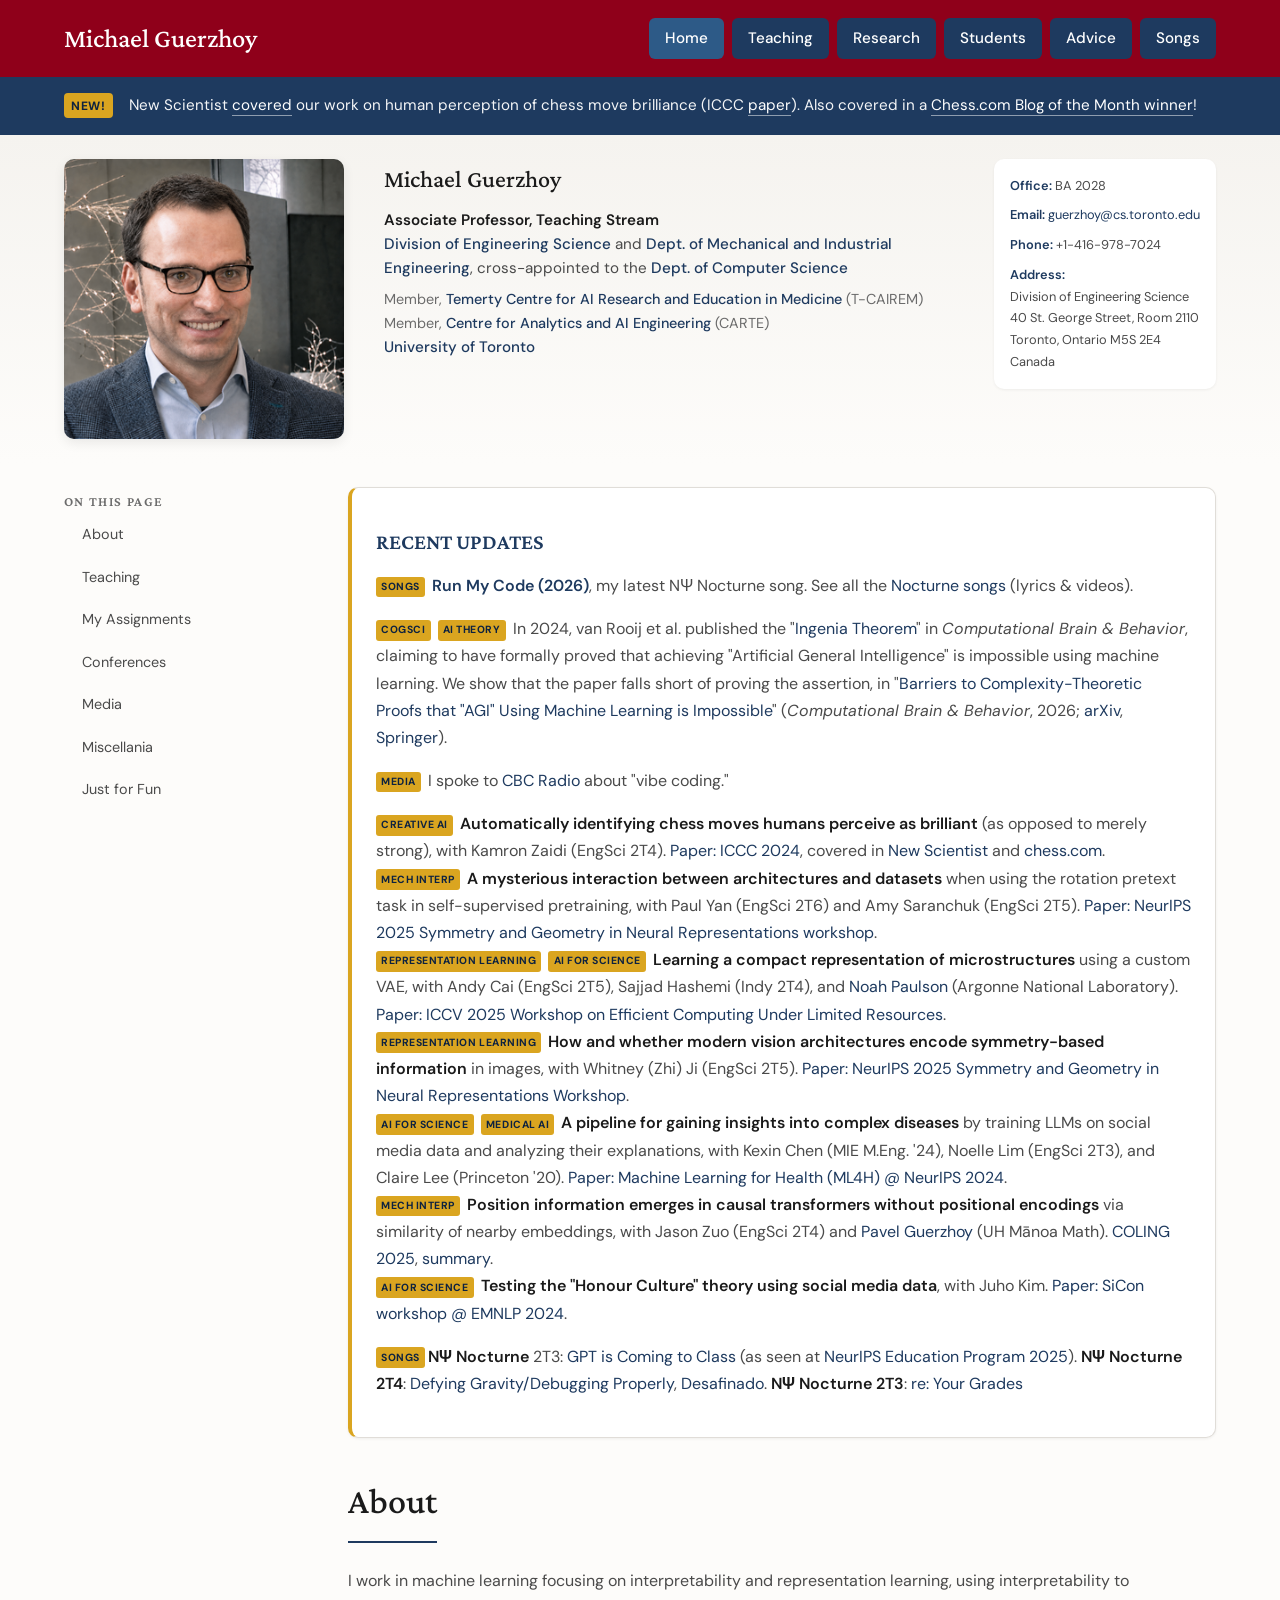
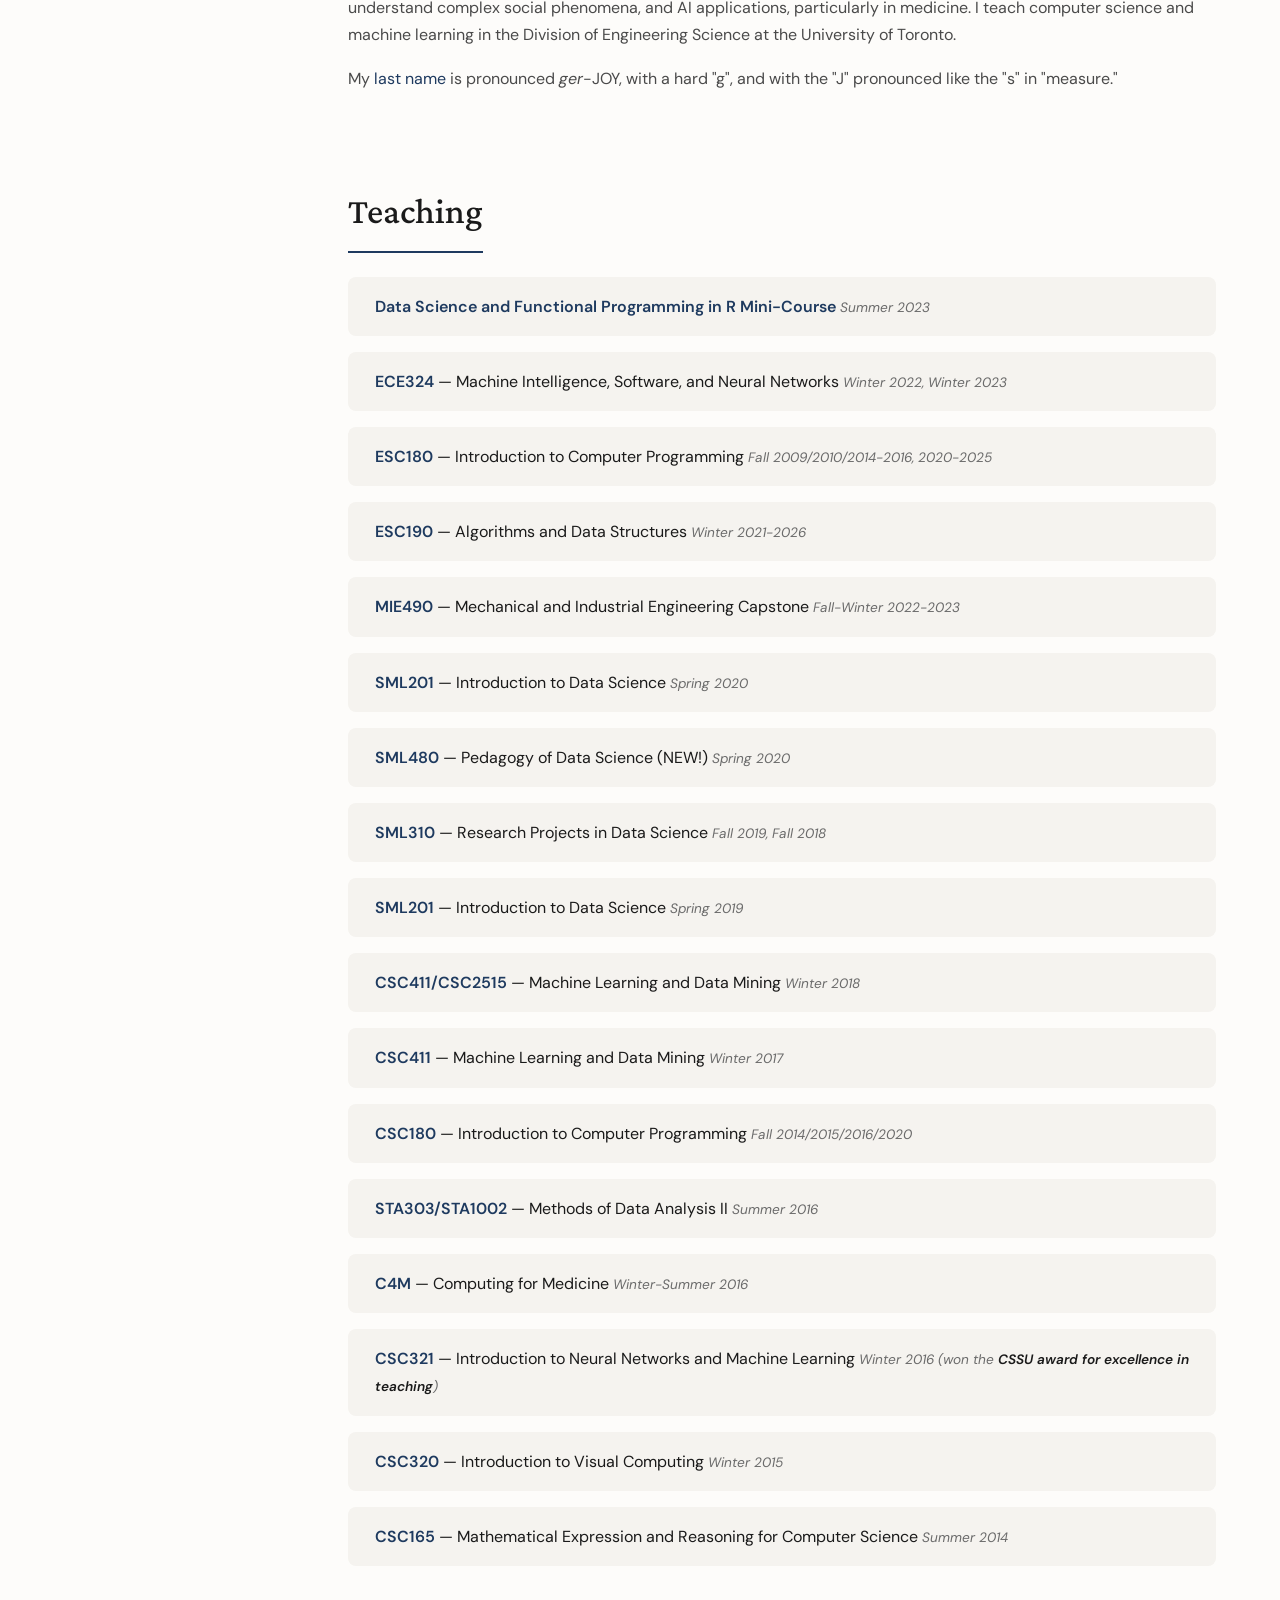
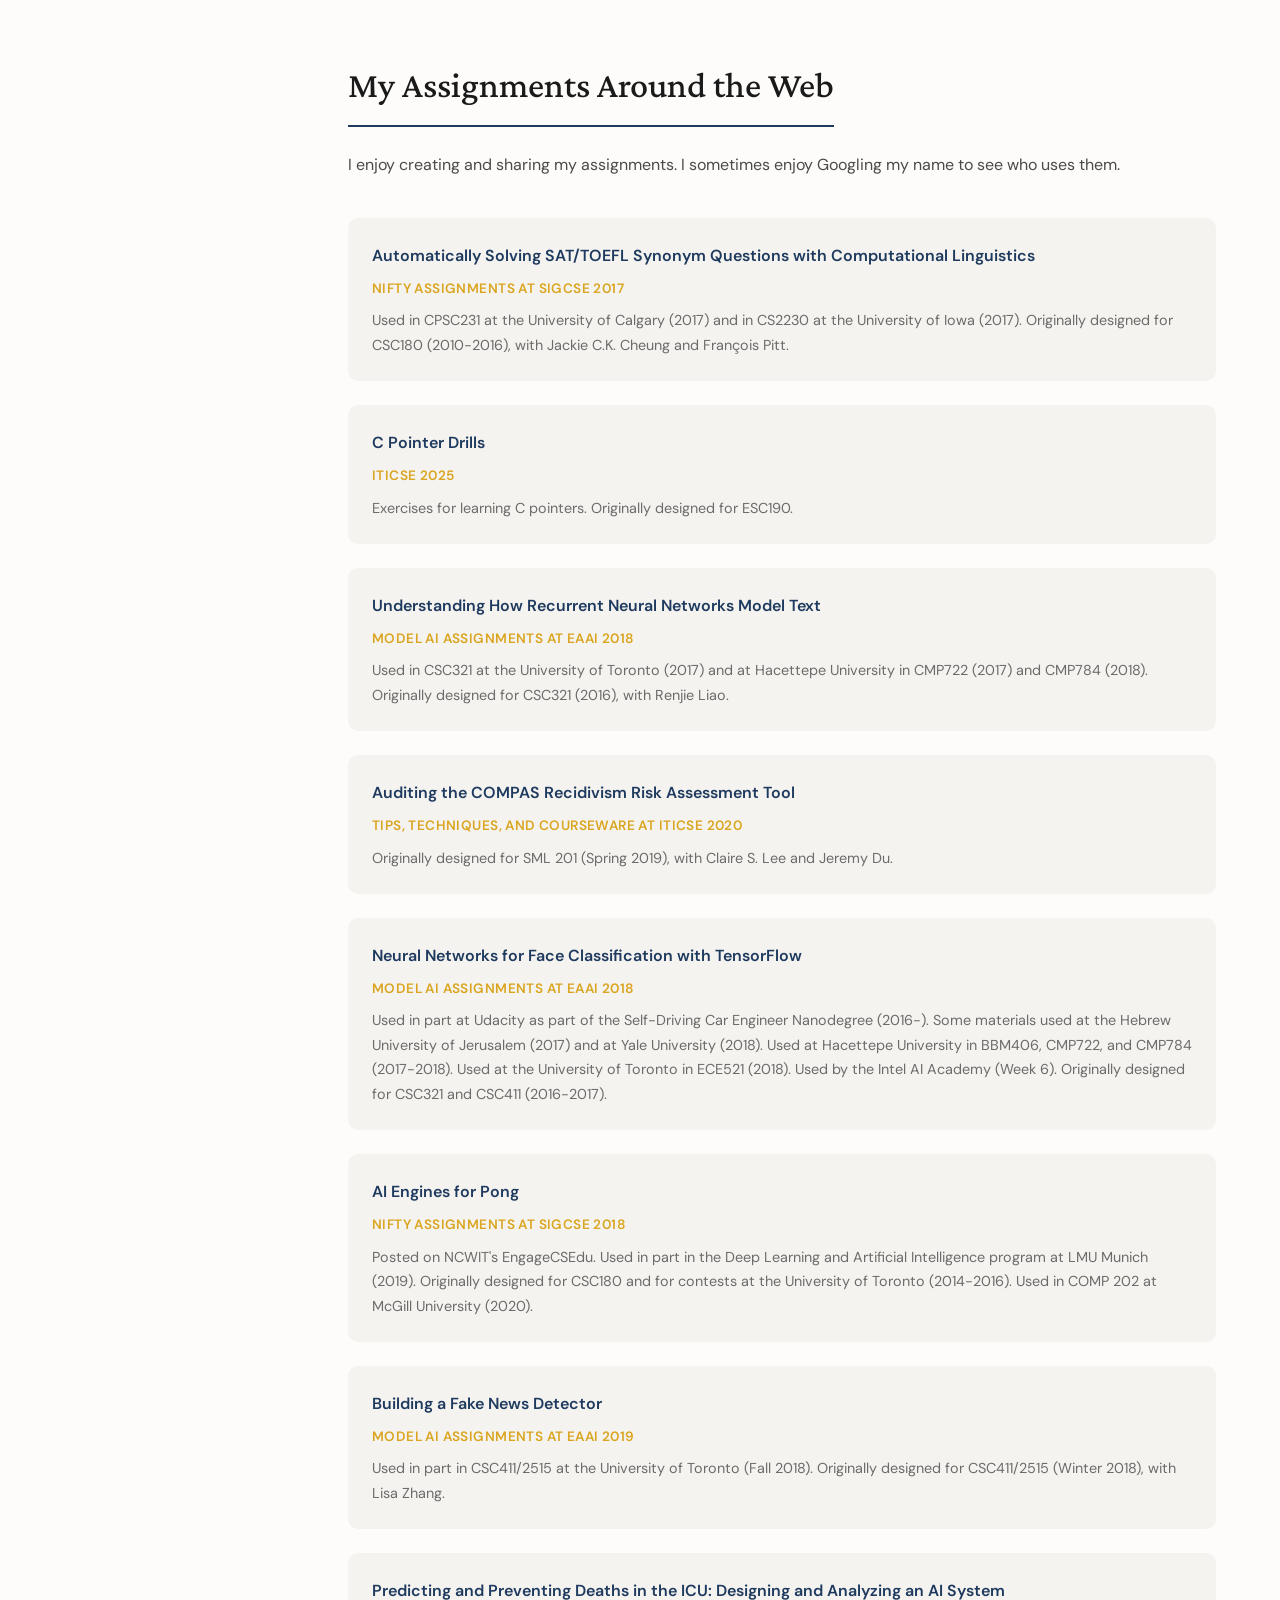
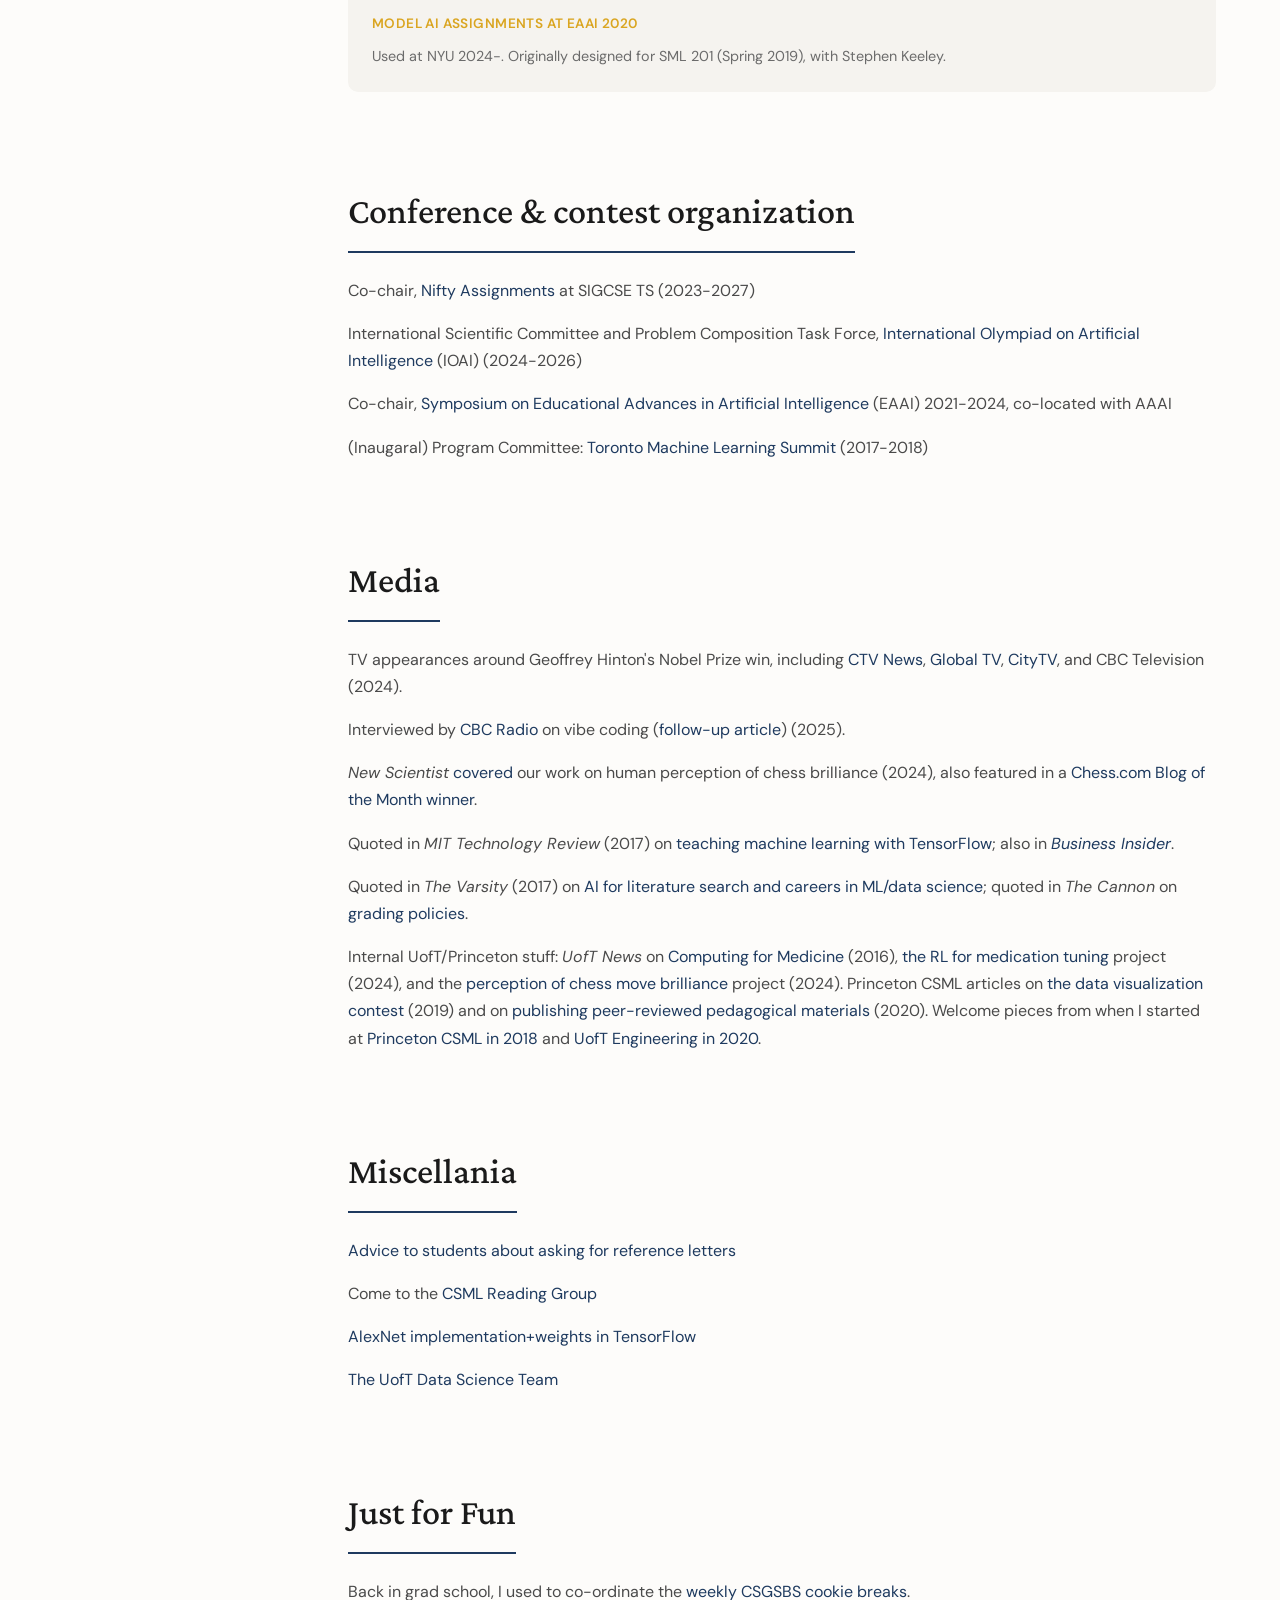
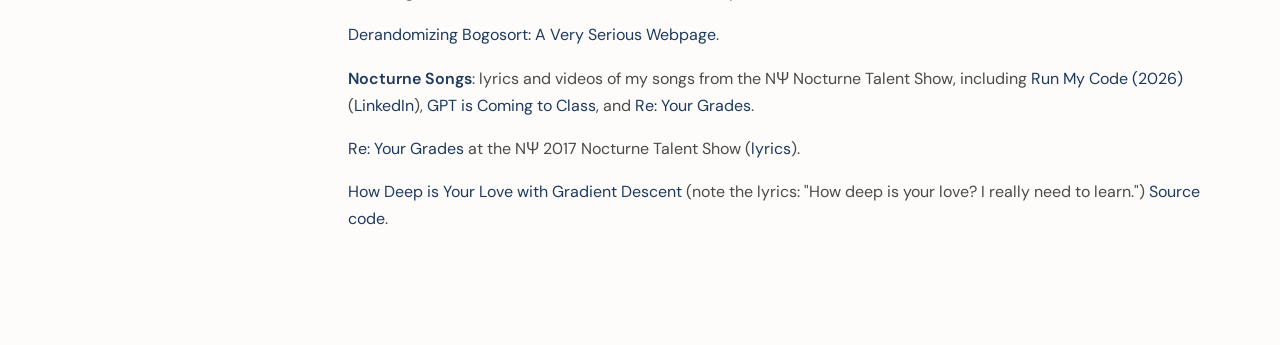
==== index.html @ 0b0f5d0b "Sync with live site at cs.toronto.edu/~guerzhoy - Add songs.html (Nocturne songs page) with nav link" ====
<!DOCTYPE html>
<html lang="en">
<head>
    <meta charset="UTF-8">
    <meta name="viewport" content="width=device-width, initial-scale=1.0">
    <title>Michael Guerzhoy :: Homepage</title>
    <link rel="stylesheet" href="style.css">
</head>
<body>
    <!-- Header -->
    <header class="header">
        <div class="container">
            <div class="header__inner">
                <a href="index.html" class="header__brand">Michael Guerzhoy</a>
                <nav class="nav">
                    <a href="index.html" class="nav__link nav__link--active">Home</a>
                    <a href="teaching.html" class="nav__link">Teaching</a>
                    <a href="research.html" class="nav__link">Research</a>
                    <a href="students.html" class="nav__link">Students</a>
                    <a href="advice.html" class="nav__link">Advice</a>
                    <a href="songs.html" class="nav__link">Songs</a>
                </nav>
            </div>
        </div>
    </header>

    <!-- News Banner -->
    <div class="news-banner">
        <div class="container">
            <div class="news-banner__content">
                <span class="news-banner__label">New!</span>
                <span class="news-banner__text">
                    New Scientist <a href="https://www.newscientist.com/article/2436253-ai-can-identify-the-most-brilliant-and-entertaining-chess-moves/">covered</a> our work on human perception of chess move brilliance (ICCC <a href="https://computationalcreativity.net/iccc24/papers/ICCC24_paper_200.pdf">paper</a>). Also covered in a <a href="https://www.chess.com/blog/bjbalas/science-of-chess-what-makes-a-move-seem-brilliant">Chess.com Blog of the Month winner</a>!
                </span>
            </div>
        </div>
    </div>

    <!-- Hero Section -->
    <section class="hero">
        <div class="container">
            <div class="hero__content">
                <div class="hero__photo">
                    <!--<img src="images/mike2018.jpg" alt="Photo of Michael Guerzhoy">-->
                    <!--img src="newpic3relight.png" alt="Photo of Michael Guerzhoy">-->
                    <!--<img src="newpic3relit2.png" alt="Photo of Michael Guerzhoy">-->
                    <!--<img src="globalpic.jpeg" alt="Photo of Michael Guerzhoy">-->
		    <img src="global_scaled.png" alt="Photo of Michael Guerzhoy">
                </div>
                <div class="hero__text">
                    <p class="hero__name">Michael Guerzhoy</p>
                    <p class="hero__title-label">
                        <strong>Associate Professor, Teaching Stream</strong><br>
                        <a href="https://engsci.utoronto.ca">Division of Engineering Science</a> and
                        <a href="https://www.mie.utoronto.ca/">Dept. of Mechanical and Industrial Engineering</a>,
                        cross-appointed to the <a href="https://web.cs.toronto.edu/">Dept. of Computer Science</a>
                    </p>
                    <p class="hero__memberships">
                        Member, <a href="https://tcairem.utoronto.ca/">Temerty Centre for AI Research and Education in Medicine</a> (T-CAIREM)<br>
                        Member, <a href="https://carte.utoronto.ca/">Centre for Analytics and AI Engineering</a> (CARTE)
                    </p>
                    <p class="hero__title-label">
                        <a href = "http://www.utoronto.ca">University of Toronto</a>
                    </p>
                </div>
                <div class="hero__contact">
                    <p><strong>Office:</strong> BA 2028</p>
                    <p><strong>Email:</strong> <a href="mailto:guerzhoy@cs.toronto.edu">guerzhoy@cs.toronto.edu</a></p>
                    <p><strong>Phone:</strong> +1-416-978-7024</p>
                    <p><strong>Address:</strong><br>Division of Engineering Science<br>40 St. George Street, Room 2110<br>Toronto, Ontario M5S 2E4<br> Canada</p>
                </div>
            </div>
        </div>
    </section>

    <!-- Main Content -->
    <main class="main">
        <div class="container">
            <div class="content-grid">
                <!-- Sidebar Navigation -->
                <aside class="sidebar">
                    <span class="sidebar__title">On this page</span>
                    <nav class="sidebar__nav">
                        <a href="#About" class="sidebar__link">About</a>
                        <a href="#Teaching" class="sidebar__link">Teaching</a>
                        <a href="#Assignments" class="sidebar__link">My Assignments</a>
                        <a href="#Conferences" class="sidebar__link">Conferences</a>
                        <a href="#Media" class="sidebar__link">Media</a>
                        <a href="#Misc" class="sidebar__link">Miscellania</a>
                        <a href="#Justforfun" class="sidebar__link">Just for Fun</a>
                    </nav>
                </aside>

                <!-- Content -->
                <div class="content">
                    <!-- Recent News -->

                    <section class="section card card--highlight" style="margin-bottom: var(--space-lg);">
                    	<p><h3>RECENT UPDATES</h3>
                        <p><span class="new-tag">SONGS</span> <strong><a href="https://www.linkedin.com/feed/update/urn:li:activity:7465040667564634112/">Run My Code (2026)</a></strong>, my latest NΨ Nocturne song. See all the <a href="songs.html">Nocturne songs</a> (lyrics &amp; videos).</p>
                        <p><span class="new-tag">COGSCI</span> <span class="new-tag">AI THEORY</span> In 2024, van Rooij et al. published the "<a href="https://link.springer.com/article/10.1007/s42113-024-00217-5">Ingenia Theorem</a>" in <em>Computational Brain &amp; Behavior</em>, claiming to have formally proved that achieving "Artificial General Intelligence" is impossible using machine learning. We show that the paper falls short of proving the assertion, in "<a href="https://arxiv.org/abs/2411.06498">Barriers to Complexity-Theoretic Proofs that "AGI" Using Machine Learning is Impossible</a>" (<em>Computational Brain &amp; Behavior</em>, 2026; <a href="https://arxiv.org/abs/2411.06498">arXiv</a>, <a href="https://link.springer.com/article/10.1007/s42113-026-00284-w">Springer</a>).</p>
                        <p><span class="new-tag">MEDIA</span> I spoke to <a href="https://www.cbc.ca/listen/live-radio/1-90-columnists-from-cbc-radio/clip/16141389-want-build-killer-app-dont-code-its-try">CBC Radio</a> about "vibe coding."</p>
                        <p style="margin-top: var(--space-sm);">
<span class="new-tag">CREATIVE AI</span> <strong>Automatically identifying chess moves humans perceive as brilliant</strong> (as opposed to merely strong), with Kamron Zaidi (EngSci 2T4). <a href="https://computationalcreativity.net/iccc24/papers/ICCC24_paper_200.pdf">Paper: ICCC 2024</a>, covered in <a href="https://www.newscientist.com/article/2436253-ai-can-identify-the-most-brilliant-and-entertaining-chess-moves/">New Scientist</a> and <a href="https://www.chess.com/blog/bjbalas/science-of-chess-what-makes-a-move-seem-brilliant">chess.com</a>.<br>
<span class="new-tag">MECH INTERP</span> <strong>A mysterious interaction between architectures and datasets</strong> when using the rotation pretext task in self-supervised pretraining, with Paul Yan (EngSci 2T6) and Amy Saranchuk (EngSci 2T5). <a href="https://openreview.net/pdf?id=85rdlgTS50">Paper: NeurIPS 2025 Symmetry and Geometry in Neural Representations workshop</a>.<br>
<span class="new-tag">REPRESENTATION LEARNING</span> <span class="new-tag">AI FOR SCIENCE</span> <strong>Learning a compact representation of microstructures</strong> using a custom VAE, with Andy Cai (EngSci 2T5), Sajjad Hashemi (Indy 2T4), and <a href="https://www.anl.gov/profile/noah-paulson">Noah Paulson</a> (Argonne National Laboratory). <a href="https://openaccess.thecvf.com/content/ICCV2025W/ECLR/papers/Cai_Latent_Representation_of_Microstructures_using_Variational_Autoencoders_with_Spatial_Statistics_ICCVW_2025_paper.pdf">Paper: ICCV 2025 Workshop on Efficient Computing Under Limited Resources</a>.<br>
<span class="new-tag">REPRESENTATION LEARNING</span> <strong>How and whether modern vision architectures encode symmetry-based information</strong> in images, with Whitney (Zhi) Ji (EngSci 2T5). <a href="https://openreview.net/pdf?id=SsN20QK21G">Paper: NeurIPS 2025 Symmetry and Geometry in Neural Representations Workshop</a>.<br>
<span class="new-tag">AI FOR SCIENCE</span> <span class="new-tag">MEDICAL AI</span> <strong>A pipeline for gaining insights into complex diseases</strong> by training LLMs on social media data and analyzing their explanations, with Kexin Chen (MIE M.Eng. '24), Noelle Lim (EngSci 2T3), and Claire Lee (Princeton '20). <a href="https://arxiv.org/abs/2412.10414">Paper: Machine Learning for Health (ML4H) @ NeurIPS 2024</a>.<br>
<span class="new-tag">MECH INTERP</span> <strong>Position information emerges in causal transformers without positional encodings</strong> via similarity of nearby embeddings, with Jason Zuo (EngSci 2T4) and <a href="https://www.math.hawaii.edu/~pavel">Pavel Guerzhoy</a> (UH Mānoa Math). <a href="https://aclanthology.org/2025.coling-main.632/">COLING 2025</a>, <a href="https://mikeguerzhoy.substack.com/p/position-information-emerges-in-causal">summary</a>.<br>
<span class="new-tag">AI FOR SCIENCE</span> <strong>Testing the "Honour Culture" theory using social media data</strong>, with Juho Kim. <a href="https://aclanthology.org/2024.sicon-1.1/">Paper: SiCon workshop @ EMNLP 2024</a>.</p>
                        <p style="margin-top: var(--space-sm);"><span class="new-tag">SONGS</span><strong>NΨ Nocturne</strong> 2T3: <a href="https://www.youtube.com/watch?v=GYhnBchhbbE&list=RDGYhnBchhbbE&start_radio=1">GPT is Coming to Class</a> (as seen at <a href="https://openreview.net/forum?id=NFtoVPrxXs">NeurIPS Education Program 2025</a>). <strong>NΨ Nocturne 2T4</strong>: <a href = "https://www.youtube.com/watch?v=9fpTFxcFve4&t=1s">Defying Gravity/Debugging Properly</a>, <a href="https://www.youtube.com/watch?v=_3pJXsw185c&list=RD_3pJXsw185c&start_radio=1">Desafinado</a>. <strong>NΨ Nocturne 2T3</strong>: <a href="https://www.youtube.com/watch?v=mlA2q8Z611k&list=RDmlA2q8Z611k&start_radio=1">re: Your Grades</a></p>
                    </section>

                    <!-- About Section -->
                    <section id="About" class="section">
                        <h2>About</h2>
                        <div class="section__content">
                            <p>I work in machine learning focusing on interpretability and representation learning, using interpretability to understand complex social phenomena, and AI applications, particularly in medicine. I teach computer science and machine learning in the Division of Engineering Science at the University of Toronto.</p>
                            <p>My <a href="lastname/">last name</a> is pronounced <em>ger</em>-JOY, with a hard "g", and with the "J" pronounced like the "s" in "measure."</p>
                            
                            <!-- <div class="note">
                                <p class="note__title">Note to prospective students:</p>
                                <p>I am happy to discuss collaboration opportunities with <strong>current UofT students</strong>. I get a lot of email from prospective students from outside of the University of Toronto. I am <strong>not able</strong> to help students from outside the University of Toronto get admitted and <strong>not able</strong> to assess applicant files. Please see <a href="https://www.mie.utoronto.ca/graduate./">here</a> and <a href="https://web.cs.toronto.edu/graduate/prospective">here</a> for application information.</p>
                            </div> -->
                        </div>
                    </section>

                    <!-- Teaching Section -->
                    <section id="Teaching" class="section">
                        <h2>Teaching</h2>
                        <div class="section__content">
                            <div class="teaching-section">
                                <!--<h3 class="teaching-section__title">Recently Taught</h3>-->
                                <ul class="course-list">
                                    <li class="course-item">
                                        <a href="http://www.cs.toronto.edu/~guerzhoy/ds101" class="course-item__code">Data Science and Functional Programming in R Mini-Course</a>
                                        <span class="course-item__term">Summer 2023</span>
                                    </li>
                                    <li class="course-item">
                                        <a href="http://www.cs.toronto.edu/~guerzhoy/324/" class="course-item__code">ECE324</a>
                                        <span class="course-item__name"> — Machine Intelligence, Software, and Neural Networks</span>
                                        <span class="course-item__term">Winter 2022, Winter 2023</span>
                                    </li>
                                    <li class="course-item">
                                        <a href="http://www.cs.toronto.edu/~guerzhoy/180/" class="course-item__code">ESC180</a>
                                        <span class="course-item__name"> — Introduction to Computer Programming</span>
                                        <span class="course-item__term">Fall 2009/2010/2014-2016, 2020-2025</span>
                                    </li>
                                    <li class="course-item">
                                        <a href="190" class="course-item__code">ESC190</a>
                                        <span class="course-item__name"> — Algorithms and Data Structures</span>
                                        <span class="course-item__term">Winter 2021-2026</span>
                                    </li>
                                    <li class="course-item">
                                        <span class="course-item__code">MIE490</span>
                                        <span class="course-item__name"> — Mechanical and Industrial Engineering Capstone</span>
                                        <span class="course-item__term">Fall-Winter 2022-2023</span>
                                    </li>
                                    <li class="course-item">
                                        <a href="http://www.cs.toronto.edu/~guerzhoy/201s20/" class="course-item__code">SML201</a>
                                        <span class="course-item__name"> — Introduction to Data Science</span>
                                        <span class="course-item__term">Spring 2020</span>
                                    </li>
                                    <li class="course-item">
                                        <a href="http://www.cs.toronto.edu/~guerzhoy/480s20" class="course-item__code">SML480</a>
                                        <span class="course-item__name"> — Pedagogy of Data Science (NEW!)</span>
                                        <span class="course-item__term">Spring 2020</span>
                                    </li>
                                    <li class="course-item">
                                        <a href="http://www.cs.toronto.edu/~guerzhoy/310f19/" class="course-item__code">SML310</a>
                                        <span class="course-item__name"> — Research Projects in Data Science</span>
                                        <span class="course-item__term">Fall 2019, Fall 2018</span>
                                    </li>
                                    <li class="course-item">
                                        <a href="http://www.cs.toronto.edu/~guerzhoy/201s19/" class="course-item__code">SML201</a>
                                        <span class="course-item__name"> — Introduction to Data Science</span>
                                        <span class="course-item__term">Spring 2019</span>
                                    </li>
                                    <li class="course-item">
                                        <a href="http://www.cs.toronto.edu/~guerzhoy/411_2018/" class="course-item__code">CSC411/CSC2515</a>
                                        <span class="course-item__name"> — Machine Learning and Data Mining</span>
                                        <span class="course-item__term">Winter 2018</span>
                                    </li>
                                    <li class="course-item">
                                        <a href="http://www.cs.toronto.edu/~guerzhoy/411/" class="course-item__code">CSC411</a>
                                        <span class="course-item__name"> — Machine Learning and Data Mining</span>
                                        <span class="course-item__term">Winter 2017</span>
                                    </li>
                                    <li class="course-item">
                                        <a href="http://www.cs.toronto.edu/~guerzhoy/180/" class="course-item__code">CSC180</a>
                                        <span class="course-item__name"> — Introduction to Computer Programming</span>
                                        <span class="course-item__term">Fall 2014/2015/2016/2020</span>
                                    </li>
                                    <li class="course-item">
                                        <a href="http://www.utstat.toronto.edu/~guerzhoy/303/" class="course-item__code">STA303/STA1002</a>
                                        <span class="course-item__name"> — Methods of Data Analysis II</span>
                                        <span class="course-item__term">Summer 2016</span>
                                    </li>
                                    <li class="course-item">
                                        <a href="http://www.cs.toronto.edu/~guerzhoy/c4m_website_archive/" class="course-item__code">C4M</a>
                                        <span class="course-item__name"> — Computing for Medicine</span>
                                        <span class="course-item__term">Winter-Summer 2016</span>
                                    </li>
                                    <li class="course-item">
                                        <a href="http://www.cs.toronto.edu/~guerzhoy/321/" class="course-item__code">CSC321</a>
                                        <span class="course-item__name"> — Introduction to Neural Networks and Machine Learning</span>
                                        <span class="course-item__term">Winter 2016 (won the <a href="http://cssu.ca/awards/"><strong>CSSU award for excellence in teaching</strong></a>)</span>
                                    </li>
                                    <li class="course-item">
                                        <a href="http://www.cs.toronto.edu/~guerzhoy/320/" class="course-item__code">CSC320</a>
                                        <span class="course-item__name"> — Introduction to Visual Computing</span>
                                        <span class="course-item__term">Winter 2015</span>
                                    </li>
                                    <li class="course-item">
                                        <a href="http://www.cs.toronto.edu/~guerzhoy/165/" class="course-item__code">CSC165</a>
                                        <span class="course-item__name"> — Mathematical Expression and Reasoning for Computer Science</span>
                                        <span class="course-item__term">Summer 2014</span>
                                    </li>
                                </ul>
                            </div>
                        </div>
                    </section>

                    <!-- My Assignments Section -->
                    <section id="Assignments" class="section">
                        <h2>My Assignments Around the Web</h2>
                        <div class="section__content">
                            <p style="margin-bottom: var(--space-lg);">I enjoy creating and sharing my assignments. I sometimes enjoy Googling my name to see who uses them.</p>
                            
                            <div class="assignment-list">
                                <div class="assignment">
                                    <div class="assignment__title"><a href="http://nifty.stanford.edu/2017/guerzhoy-SAT-synonyms/">Automatically Solving SAT/TOEFL Synonym Questions with Computational Linguistics</a></div>
                                    <div class="assignment__venue">Nifty Assignments at SIGCSE 2017</div>
                                    <div class="assignment__description">Used in CPSC231 at the University of Calgary (2017) and in CS2230 at the University of Iowa (2017). Originally designed for CSC180 (2010-2016), with Jackie C.K. Cheung and François Pitt.</div>
                                </div>
                                <div class="assignment">
                                    <div class="assignment__title"><a href="https://CPointerDrills.github.io/">C Pointer Drills</a></div>
                                    <div class="assignment__venue">ITiCSE 2025</div>
                                    <div class="assignment__description">Exercises for learning C pointers. Originally designed for ESC190.</div>
                                </div>
                                <div class="assignment">
                                    <div class="assignment__title"><a href="http://modelai.gettysburg.edu/2018/rnntext/index.html">Understanding How Recurrent Neural Networks Model Text</a></div>
                                    <div class="assignment__venue">Model AI Assignments at EAAI 2018</div>
                                    <div class="assignment__description">Used in CSC321 at the University of Toronto (2017) and at Hacettepe University in CMP722 (2017) and CMP784 (2018). Originally designed for CSC321 (2016), with Renjie Liao.</div>
                                </div>
                                <div class="assignment">
                                    <div class="assignment__title"><a href="https://PredictiveModellingEarly.github.io">Auditing the COMPAS Recidivism Risk Assessment Tool</a></div>
                                    <div class="assignment__venue">Tips, Techniques, and Courseware at ITiCSE 2020</div>
                                    <div class="assignment__description">Originally designed for SML 201 (Spring 2019), with Claire S. Lee and Jeremy Du.</div>
                                </div>
                                <div class="assignment">
                                    <div class="assignment__title"><a href="http://modelai.gettysburg.edu/2018/nnfaces/index.html">Neural Networks for Face Classification with TensorFlow</a></div>
                                    <div class="assignment__venue">Model AI Assignments at EAAI 2018</div>
                                    <div class="assignment__description">Used in part at Udacity as part of the Self-Driving Car Engineer Nanodegree (2016-). Some materials used at the Hebrew University of Jerusalem (2017) and at Yale University (2018). Used at Hacettepe University in BBM406, CMP722, and CMP784 (2017-2018). Used at the University of Toronto in ECE521 (2018). Used by the Intel AI Academy (Week 6). Originally designed for CSC321 and CSC411 (2016-2017).</div>
                                </div>
                                <div class="assignment">
                                    <div class="assignment__title"><a href="http://nifty.stanford.edu/2018/guerzhoy-pong-ai-tournament/">AI Engines for Pong</a></div>
                                    <div class="assignment__venue">Nifty Assignments at SIGCSE 2018</div>
                                    <div class="assignment__description">Posted on NCWIT's EngageCSEdu. Used in part in the Deep Learning and Artificial Intelligence program at LMU Munich (2019). Originally designed for CSC180 and for contests at the University of Toronto (2014-2016). Used in COMP 202 at McGill University (2020).</div>
                                </div>
                                <div class="assignment">
                                    <div class="assignment__title"><a href="http://modelai.gettysburg.edu/2019/fakenews/">Building a Fake News Detector</a></div>
                                    <div class="assignment__venue">Model AI Assignments at EAAI 2019</div>
                                    <div class="assignment__description">Used in part in CSC411/2515 at the University of Toronto (Fall 2018). Originally designed for CSC411/2515 (Winter 2018), with Lisa Zhang.</div>
                                </div>
                                <div class="assignment">
                                    <div class="assignment__title"><a href="http://guerzhoy.princeton.edu/ICURiskPredict/">Predicting and Preventing Deaths in the ICU: Designing and Analyzing an AI System</a></div>
                                    <div class="assignment__venue">Model AI Assignments at EAAI 2020</div>
                                    <div class="assignment__description">Used at NYU 2024-. Originally designed for SML 201 (Spring 2019), with Stephen Keeley.</div>
                                </div>
                                
                                
                            </div>
                        </div>
                    </section>

                    <!-- Conferences Section -->
                    <section id="Conferences" class="section">
                        <h2>Conference & contest organization</h2>
                        <div class="section__content">
                            <p>Co-chair, <a href="https://nifty.stanford.edu/">Nifty Assignments</a> at SIGCSE TS (2023-2027)</p>
                            <p>International Scientific Committee and Problem Composition Task Force, <a href="https://ioai-official.org/">International Olympiad on Artificial Intelligence</a> (IOAI) (2024-2026)</p>
                            <p>Co-chair, <a href="https://eaai-conf.github.io/">Symposium on Educational Advances in Artificial Intelligence</a> (EAAI) 2021-2024, co-located with AAAI</p>
                            <p>(Inaugaral) Program Committee: <a href="https://torontomachinelearning.com/">Toronto Machine Learning Summit</a> (2017-2018)
                        </div>
                    </section>

                    <!-- Media Section -->
                    <section id="Media" class="section">
                        <h2>Media</h2>
                        <div class="section__content">
                            <p>TV appearances around Geoffrey Hinton's Nobel Prize win, including <a href="https://www.youtube.com/watch?v=rQxv_9Mgftw">CTV News</a>, <a href="https://globalnews.ca/video/10911767/u-of-t-watches-godfather-of-ai-geoffrey-hinton-awarded-nobel-prize/">Global TV</a>, <a href="https://www.youtube.com/watch?v=6yDzLwITht0&t=2445s">CityTV</a>, and CBC Television (2024).</p>
                            <p>Interviewed by <a href="https://www.cbc.ca/listen/live-radio/1-90-columnists-from-cbc-radio/clip/16141389-want-build-killer-app-dont-code-its-try">CBC Radio</a> on vibe coding (<a href="https://www.cbc.ca/radio/thecurrent/vibe-coding-cyanide-ice-cream-1.7531196">follow-up article</a>) (2025).</p>
                            <p><em>New Scientist</em> <a href="https://www.newscientist.com/article/2436253-ai-can-identify-the-most-brilliant-and-entertaining-chess-moves/">covered</a> our work on human perception of chess brilliance (2024), also featured in a <a href="https://www.chess.com/blog/bjbalas/science-of-chess-what-makes-a-move-seem-brilliant">Chess.com Blog of the Month winner</a>.</p>
                            <p>Quoted in <em>MIT Technology Review</em> (2017) on <a href="https://www.technologyreview.com/s/608094/google-stakes-its-future-on-a-piece-of-software/">teaching machine learning with TensorFlow</a>; also in <em><a href="http://www.businessinsider.com/googles-plan-to-best-amazon-rests-on-one-particular-piece-of-software-2017-7">Business Insider</a></em>.</p>
                            <p>Quoted in <em>The Varsity</em> (2017) on <a href="http://thevarsity.ca/2017/02/06/curing-disease-with-scientific-literature/">AI for literature search and careers in ML/data science</a>; quoted in <em>The Cannon</em> on <a href="https://issuu.com/thecannon/docs/the_cannon-november_-_final_92230cceb52141">grading policies</a>.</p>
                            <p>Internal UofT/Princeton stuff: <em>UofT News</em> on <a href="https://www.utoronto.ca/news/bridging-disciplinary-divide">Computing for Medicine</a> (2016), <a href = "https://www.utoronto.ca/news/u-t-undergraduate-students-explore-use-ai-treat-speech-disfluency">the RL for medication tuning</a> project (2024), and the <a href ="https://news.engineering.utoronto.ca/u-of-t-engineering-researchers-use-chess-ai-to-understand-human-creativity/">perception of chess move brilliance</a> project (2024). Princeton CSML articles on <a href = "https://csml.princeton.edu/news/where-do-extroverted-daters-work-students-study-dating-profiles-learn-about-data-science">the data visualization contest</a> (2019) and on <a href = "https://csml.princeton.edu/news/csml-students-advancing-data-science-education-campus-and-beyond">publishing peer-reviewed pedagogical materials</a> (2020). Welcome pieces from when I started at <a href = "https://csml.princeton.edu/news/michael-guerzhoy-new-lecturer-center-statistics-and-machine-learning">Princeton CSML in 2018</a> and <a href = "https://news.engineering.utoronto.ca/new-faculty-member-michael-guerzhoy-joins-engsci-mie/">UofT Engineering in 2020</a>.
                        </div>
                    </section>

                    <!-- Miscellania Section -->
                    <section id="Misc" class="section">
                        <h2>Miscellania</h2>
                        <div class="section__content">
                            <p><a href="http://www.cs.toronto.edu/~guerzhoy/reference.html">Advice to students about asking for reference letters</a></p>
                            <p>Come to the <a href="https://csml.princeton.edu/readinggroup">CSML Reading Group</a></p>
                            <p><a href="http://www.cs.toronto.edu/~guerzhoy/tf_alexnet">AlexNet implementation+weights in TensorFlow</a></p>
                            <p><a href="http://datasciencetoronto.com/uoft-data-science-team/">The UofT Data Science Team</a></p>
                        </div>
                    </section>

                    <!-- Just for Fun Section -->
                    <section id="Justforfun" class="section">
                        <h2>Just for Fun</h2>
                        <div class="section__content">
                            <p>Back in grad school, I used to co-ordinate the <a href="http://www.cs.toronto.edu/~guerzhoy/cookies/">weekly CSGSBS cookie breaks</a>.</p>
                            <p><a href="http://www.cs.toronto.edu/~guerzhoy/bogosort/DerandomizedBogosort.html">Derandomizing Bogosort: A Very Serious Webpage</a>.</p>
                            <p><strong><a href="songs.html">Nocturne Songs</a></strong>: lyrics and videos of my songs from the NΨ Nocturne Talent Show, including <a href="songs.html#run-my-code">Run My Code (2026)</a> (<a href="https://www.linkedin.com/feed/update/urn:li:activity:7465040667564634112/">LinkedIn</a>), <a href="songs.html#gpt-2025">GPT is Coming to Class</a>, and <a href="songs.html#re-your-grades">Re: Your Grades</a>.</p>
                            <p><a href="https://www.youtube.com/watch?v=RBCuXNn8BD8&t=370s">Re: Your Grades</a> at the NΨ 2017 Nocturne Talent Show (<a href="songs.html#re-your-grades">lyrics</a>).</p>
                            <p><a href="love_gradient.mov">How Deep is Your Love with Gradient Descent</a> (note the lyrics: "How deep is your love? I really need to learn.") <a href="https://nbviewer.jupyter.org/github/guerzh/deeplearningvalentine/blob/master/deeplearningvalentine.ipynb">Source code</a>.</p>
                        </div>
                    </section>
                </div>
            </div>
        </div>
    </main>
</body>
</html>
---- style.css ----
/* ==========================================
   Michael Guerzhoy - Academic Website
   Modern Redesign
   ========================================== */

@import url('https://fonts.googleapis.com/css2?family=Crimson+Pro:ital,wght@0,300;0,400;0,500;0,600;0,700;1,400&family=DM+Sans:ital,wght@0,400;0,500;0,600;0,700;1,400&display=swap');

:root {
    /* Color System */
    --color-bg-primary: #fdfcfa;
    --color-bg-secondary: #f5f3ef;
    --color-bg-card: #ffffff;
    --color-accent: #1e3a5f;
    --color-accent-light: #2d5a87;
    --color-accent-hover: #0d2240;
    --color-text-primary: #1a1a1a;
    --color-text-secondary: #4a4a4a;
    --color-text-muted: #6b6b6b;
    --color-border: #e0ddd8;
    --color-highlight: #daa520;
    --color-link: #1e3a5f;
    
    /* Typography */
    --font-heading: 'Crimson Pro', Georgia, serif;
    --font-body: 'DM Sans', -apple-system, sans-serif;
    
    /* Spacing */
    --space-xs: 0.5rem;
    --space-sm: 1rem;
    --space-md: 1.5rem;
    --space-lg: 2.5rem;
    --space-xl: 4rem;
    --space-2xl: 6rem;
    
    /* Transitions */
    --transition-fast: 150ms ease;
    --transition-base: 250ms ease;
    --transition-slow: 400ms ease;
    
    /* Shadows */
    --shadow-sm: 0 1px 3px rgba(0, 0, 0, 0.06);
    --shadow-md: 0 4px 12px rgba(0, 0, 0, 0.08);
    --shadow-lg: 0 8px 30px rgba(0, 0, 0, 0.1);
}

/* Reset & Base */
*, *::before, *::after {
    box-sizing: border-box;
    margin: 0;
    padding: 0;
}

html {
    scroll-behavior: smooth;
    font-size: 16px;
}

body {
    font-family: var(--font-body);
    font-size: 1rem;
    line-height: 1.7;
    color: var(--color-text-primary);
    background-color: var(--color-bg-primary);
    -webkit-font-smoothing: antialiased;
    -moz-osx-font-smoothing: grayscale;
}

/* Typography */
h1, h2, h3, h4, h5, h6 {
    font-family: var(--font-heading);
    font-weight: 500;
    line-height: 1.3;
    color: var(--color-text-primary);
}

h1 {
    font-size: clamp(2.5rem, 5vw, 3.5rem);
    font-weight: 400;
    letter-spacing: -0.02em;
}

h2 {
    font-size: clamp(1.75rem, 3vw, 2.25rem);
    font-weight: 500;
    margin-bottom: var(--space-md);
    padding-bottom: var(--space-sm);
    border-bottom: 2px solid var(--color-accent);
    display: inline-block;
}

h3 {
    font-size: 1.35rem;
    font-weight: 600;
    margin-bottom: var(--space-sm);
    color: var(--color-accent);
}

p {
    margin-bottom: var(--space-sm);
    color: var(--color-text-secondary);
}

a {
    color: var(--color-link);
    text-decoration: none;
    transition: color var(--transition-fast);
    border-bottom: 1px solid transparent;
}

a:hover {
    color: var(--color-accent-hover);
    border-bottom-color: var(--color-accent-hover);
}

strong {
    font-weight: 600;
    color: var(--color-text-primary);
}

/* Layout */
.container {
    max-width: 1200px;
    margin: 0 auto;
    padding: 0 var(--space-md);
}

.container--narrow {
    max-width: 900px;
}

/* Header / Navigation */
.header {
    position: sticky;
    top: 0;
    z-index: 100;
    background: #8F001A; /* UofT Maroon */
    backdrop-filter: blur(10px);
    border-bottom: none;
    padding: var(--space-sm) 0;
}

.header__inner {
    display: flex;
    justify-content: space-between;
    align-items: center;
    gap: var(--space-md);
}

.header__brand {
    font-family: var(--font-heading);
    font-size: 1.65rem;
    font-weight: 500;
    color: white;
    text-decoration: none;
    border-bottom: none;
    transition: opacity var(--transition-fast);
}

.header__brand:hover {
    opacity: 0.8;
    border-bottom: none;
}

.nav {
    display: flex;
    gap: var(--space-xs);
}

.nav__link {
    padding: var(--space-xs) var(--space-sm);
    font-size: 0.95rem;
    font-weight: 500;
    color: white;
    background: #1e3a5f;
    border-radius: 6px;
    border-bottom: none;
    transition: all var(--transition-fast);
}

.nav__link:hover,
.nav__link--active {
    color: white;
    background: #2d5a87;
    border-bottom: none;
}

/* Hero Section */
.hero {
    padding: var(--space-md) 0 var(--space-sm);
    background: linear-gradient(180deg, var(--color-bg-secondary) 0%, var(--color-bg-primary) 100%);
}

.hero__content {
    display: grid;
    grid-template-columns: auto 1fr auto;
    gap: var(--space-lg);
    align-items: start;
}

.hero__text {
    padding-top: 0;
}

.hero__name {
    font-family: var(--font-heading);
    font-size: 1.5rem;
    font-weight: 500;
    color: var(--color-text-primary);
    margin-bottom: var(--space-xs);
}

.hero__title-label {
    font-size: 0.95rem;
    color: var(--color-text-secondary);
    line-height: 1.6;
    margin-bottom: var(--space-xs);
}

.hero__title-label a {
    font-weight: 500;
}

.hero__memberships {
    font-size: 0.9rem;
    color: var(--color-text-muted);
    line-height: 1.6;
    margin-bottom: 0;
}

.hero__memberships a {
    font-weight: 500;
}

.hero__photo {
    position: relative;
    width: 280px;
}

.hero__photo img {
    width: 100%;
    height: auto;
    border-radius: 10px;
    box-shadow: var(--shadow-md);
    filter: grayscale(10%);
    transition: filter var(--transition-base);
}

.hero__photo:hover img {
    filter: grayscale(0%);
}

.hero__contact {
    padding: var(--space-sm);
    background: var(--color-bg-card);
    border-radius: 10px;
    box-shadow: var(--shadow-sm);
    font-size: 0.8rem;
    max-width: 260px;
}

.hero__contact p {
    margin-bottom: var(--space-xs);
    color: var(--color-text-secondary);
}

.hero__contact p:last-child {
    margin-bottom: 0;
}

.hero__contact strong {
    color: var(--color-accent);
}

/* News Banner */
.news-banner {
    background: var(--color-accent);
    color: white;
    padding: var(--space-sm) 0;
    margin-bottom: 0;
}

.news-banner__content {
    display: flex;
    align-items: center;
    gap: var(--space-sm);
    flex-wrap: wrap;
}

.news-banner__label {
    background: var(--color-highlight);
    color: var(--color-accent-hover);
    padding: 0.2em 0.6em;
    border-radius: 4px;
    font-size: 0.75rem;
    font-weight: 700;
    text-transform: uppercase;
    letter-spacing: 0.05em;
}

.news-banner__text {
    color: rgba(255, 255, 255, 0.95);
    font-size: 0.95rem;
}

.news-banner__text a {
    color: white;
    border-bottom: 1px solid rgba(255, 255, 255, 0.5);
}

.news-banner__text a:hover {
    border-bottom-color: white;
}

/* Main Content Area */
.main {
    padding: var(--space-md) 0 var(--space-2xl);
}

.content-grid {
    display: grid;
    grid-template-columns: 220px 1fr;
    gap: var(--space-xl);
}

/* Sidebar Navigation */
.sidebar {
    position: sticky;
    top: 100px;
    align-self: start;
}

.sidebar__title {
    font-family: var(--font-heading);
    font-size: 0.85rem;
    font-weight: 600;
    text-transform: uppercase;
    letter-spacing: 0.1em;
    color: var(--color-text-muted);
    margin-bottom: var(--space-sm);
}

.sidebar__nav {
    display: flex;
    flex-direction: column;
    gap: 2px;
}

.sidebar__link {
    padding: var(--space-xs) var(--space-sm);
    font-size: 0.9rem;
    color: var(--color-text-secondary);
    border-radius: 6px;
    border-bottom: none;
    transition: all var(--transition-fast);
    border-left: 2px solid transparent;
}

.sidebar__link:hover {
    color: var(--color-accent);
    background: var(--color-bg-secondary);
    border-left-color: var(--color-accent);
    border-bottom: none;
}

/* Sections */
.section {
    margin-bottom: var(--space-2xl);
    scroll-margin-top: 100px;
}

.section:last-child {
    margin-bottom: 0;
}

.section__content {
    color: var(--color-text-secondary);
}

/* Cards */
.card {
    background: var(--color-bg-card);
    border-radius: 10px;
    padding: var(--space-md);
    box-shadow: var(--shadow-sm);
    border: 1px solid var(--color-border);
    transition: all var(--transition-base);
}

.card:hover {
    box-shadow: var(--shadow-md);
    transform: translateY(-2px);
}

.card--highlight {
    border-left: 4px solid var(--color-highlight);
}

/* Teaching Section Styles */
.teaching-section {
    margin-bottom: var(--space-lg);
}

.teaching-section__title {
    font-size: 1.1rem;
    font-weight: 600;
    color: var(--color-accent);
    margin-bottom: var(--space-sm);
    display: flex;
    align-items: center;
    gap: var(--space-xs);
}

.teaching-section__title::before {
    content: '';
    width: 8px;
    height: 8px;
    background: var(--color-accent);
    border-radius: 50%;
}

/* Course List */
.course-list {
    list-style: none;
    display: flex;
    flex-direction: column;
    gap: var(--space-sm);
}

.course-item {
    padding: var(--space-sm) var(--space-md);
    background: var(--color-bg-secondary);
    border-radius: 8px;
    transition: all var(--transition-fast);
    border-left: 3px solid transparent;
}

.course-item:hover {
    background: var(--color-bg-card);
    border-left-color: var(--color-accent);
    box-shadow: var(--shadow-sm);
}

.course-item__code {
    font-weight: 600;
    color: var(--color-accent);
}

.course-item__name {
    color: var(--color-text-primary);
}

.course-item__term {
    font-size: 0.85rem;
    color: var(--color-text-muted);
    font-style: italic;
}

/* Student List */
.student-list {
    display: flex;
    flex-direction: column;
    gap: var(--space-xs);
}

.student-item {
    padding: var(--space-xs) 0;
    border-bottom: 1px solid var(--color-border);
    font-size: 0.95rem;
}

.student-item:last-child {
    border-bottom: none;
}

.student-item__name {
    font-weight: 600;
    color: var(--color-text-primary);
}

.student-item__project {
    color: var(--color-text-secondary);
}

/* Publication/Research Styles */
.publication {
    margin-bottom: var(--space-md);
    padding-left: var(--space-md);
    border-left: 2px solid var(--color-border);
    transition: border-color var(--transition-fast);
}

.publication:hover {
    border-left-color: var(--color-accent);
}

.publication__authors {
    font-size: 0.95rem;
    color: var(--color-text-secondary);
}

.publication__title {
    font-weight: 500;
    color: var(--color-accent);
}

.publication__venue {
    font-style: italic;
    font-size: 0.9rem;
    color: var(--color-text-muted);
}

.publication__badge {
    display: inline-block;
    background: var(--color-highlight);
    color: white;
    padding: 0.1em 0.5em;
    border-radius: 4px;
    font-size: 0.75rem;
    font-weight: 600;
    text-transform: uppercase;
    margin-left: var(--space-xs);
}

/* New Tag for recent items */
.new-tag {
    display: inline-block;
    background: var(--color-highlight);
    color: var(--color-accent-hover);
    padding: 0.15em 0.5em;
    border-radius: 3px;
    font-size: 0.65rem;
    font-weight: 700;
    text-transform: uppercase;
    letter-spacing: 0.05em;
    margin-right: 0.3em;
    vertical-align: middle;
}

/* Assignment List */
.assignment-list {
    display: flex;
    flex-direction: column;
    gap: var(--space-md);
}

.assignment {
    padding: var(--space-md);
    background: var(--color-bg-secondary);
    border-radius: 10px;
    transition: all var(--transition-base);
}

.assignment:hover {
    background: var(--color-bg-card);
    box-shadow: var(--shadow-sm);
}

.assignment__title {
    font-weight: 600;
    color: var(--color-accent);
    margin-bottom: var(--space-xs);
}

.assignment__venue {
    font-size: 0.85rem;
    font-weight: 600;
    color: var(--color-highlight);
    text-transform: uppercase;
    letter-spacing: 0.03em;
}

.assignment__description {
    font-size: 0.9rem;
    color: var(--color-text-muted);
    margin-top: var(--space-xs);
}

/* Media / Press Section */
.media-item {
    display: flex;
    gap: var(--space-md);
    padding: var(--space-md);
    background: var(--color-bg-card);
    border-radius: 10px;
    border: 1px solid var(--color-border);
    margin-bottom: var(--space-sm);
}

.media-item__source {
    font-weight: 600;
    color: var(--color-accent);
    font-style: italic;
}

/* Image with Caption */
.figure {
    margin: var(--space-lg) 0;
}

.figure img {
    width: 100%;
    max-width: 400px;
    border-radius: 10px;
    box-shadow: var(--shadow-md);
}

.figure__caption {
    font-size: 0.85rem;
    color: var(--color-text-muted);
    margin-top: var(--space-xs);
    font-style: italic;
}

/* Note Callout */
.note {
    background: var(--color-bg-secondary);
    border-left: 4px solid var(--color-accent);
    padding: var(--space-md);
    border-radius: 0 8px 8px 0;
    margin: var(--space-md) 0;
}

.note__title {
    font-weight: 600;
    color: var(--color-accent);
    margin-bottom: var(--space-xs);
}

/* Footer */
.footer {
    background: var(--color-accent);
    color: white;
    padding: var(--space-lg) 0;
    margin-top: var(--space-2xl);
}

.footer__inner {
    display: flex;
    justify-content: space-between;
    align-items: center;
    flex-wrap: wrap;
    gap: var(--space-md);
}

.footer__info {
    font-size: 0.9rem;
    opacity: 0.9;
}

.footer__info a {
    color: white;
    border-bottom: 1px solid rgba(255, 255, 255, 0.5);
}

.footer__info a:hover {
    border-bottom-color: white;
}

.footer__copyright {
    font-size: 0.8rem;
    opacity: 0.7;
}

/* Page Header (for subpages) */
.page-header {
    background: linear-gradient(180deg, var(--color-bg-secondary) 0%, var(--color-bg-primary) 100%);
    padding: var(--space-md) 0;
    margin-bottom: var(--space-sm);
}

.page-header h1 {
    margin-bottom: var(--space-xs);
}

.page-header__subtitle {
    font-size: 1.1rem;
    color: var(--color-text-secondary);
}

/* Research Page Specific */
.research-area {
    margin-bottom: var(--space-2xl);
}

.research-area__intro {
    font-size: 1.05rem;
    color: var(--color-text-secondary);
    margin-bottom: var(--space-lg);
    padding-bottom: var(--space-md);
    border-bottom: 1px solid var(--color-border);
}

.patent-list {
    display: flex;
    flex-direction: column;
    gap: var(--space-xs);
}

.patent-item {
    font-size: 0.95rem;
    padding: var(--space-xs) 0;
}

/* Songs Page */
.song {
    margin-bottom: var(--space-2xl);
    scroll-margin-top: 100px;
}

.song__credits {
    font-size: 0.9rem;
    font-style: italic;
    color: var(--color-text-muted);
    margin-bottom: var(--space-md);
}

.song__video {
    position: relative;
    width: 100%;
    aspect-ratio: 16 / 9;
    margin: 0 0 var(--space-sm);
    border-radius: 10px;
    overflow: hidden;
    box-shadow: var(--shadow-md);
    background: #000;
}

.song__video iframe {
    position: absolute;
    inset: 0;
    width: 100%;
    height: 100%;
    border: 0;
}

.song__links {
    font-size: 0.9rem;
    color: var(--color-text-muted);
    margin-bottom: var(--space-md);
}

.lyrics {
    font-size: 1rem;
    line-height: 1.7;
    color: var(--color-text-secondary);
    columns: 20rem;
    column-gap: var(--space-xl);
}

.lyrics__stanza {
    break-inside: avoid;
    margin-bottom: var(--space-md);
}

.lyrics .chorus-label {
    color: #6B4C8A;
    font-style: italic;
    font-weight: 600;
}

.lyrics .shout {
    font-variant: small-caps;
    letter-spacing: 0.03em;
    font-weight: 600;
    color: var(--color-text-primary);
}

.dialogue {
    background: var(--color-bg-secondary);
    border-left: 4px solid var(--color-accent);
    padding: var(--space-md);
    border-radius: 0 8px 8px 0;
    margin: var(--space-md) 0;
    font-size: 0.92rem;
    font-style: italic;
    color: var(--color-text-secondary);
}

.dialogue p {
    margin-bottom: var(--space-xs);
}

.dialogue p:last-child {
    margin-bottom: 0;
}

.dialogue strong {
    font-style: normal;
    color: var(--color-accent);
}

/* Responsive Design */
@media (max-width: 900px) {
    .hero__content {
        grid-template-columns: 120px 1fr;
        gap: var(--space-md);
    }

    .hero__contact {
        grid-column: 1 / -1;
    }

    .content-grid {
        grid-template-columns: 1fr;
    }

    .sidebar {
        position: static;
        display: flex;
        flex-wrap: wrap;
        gap: var(--space-xs);
        padding-bottom: var(--space-md);
        border-bottom: 1px solid var(--color-border);
        margin-bottom: var(--space-lg);
    }

    .sidebar__title {
        width: 100%;
    }

    .sidebar__nav {
        flex-direction: row;
        flex-wrap: wrap;
    }

    .sidebar__link {
        font-size: 0.85rem;
        padding: var(--space-xs);
    }
}

@media (max-width: 700px) {
    .hero__content {
        grid-template-columns: 1fr;
    }

    .hero__photo {
        max-width: 140px;
        margin: 0 auto;
    }

    .hero__text {
        text-align: center;
    }
}

@media (max-width: 600px) {
    :root {
        --space-xl: 2.5rem;
        --space-2xl: 3.5rem;
    }
    
    .header__inner {
        flex-direction: column;
        gap: var(--space-xs);
    }
    
    .nav {
        flex-wrap: wrap;
        justify-content: center;
    }
    
    .nav__link {
        font-size: 0.85rem;
        padding: var(--space-xs);
    }
    
    .footer__inner {
        flex-direction: column;
        text-align: center;
    }
}

/* Animation Utilities */
@keyframes fadeInUp {
    from {
        opacity: 0;
        transform: translateY(20px);
    }
    to {
        opacity: 1;
        transform: translateY(0);
    }
}

.animate-fade-in {
    animation: fadeInUp 0.6s ease-out forwards;
}

.animate-delay-1 { animation-delay: 0.1s; }
.animate-delay-2 { animation-delay: 0.2s; }
.animate-delay-3 { animation-delay: 0.3s; }
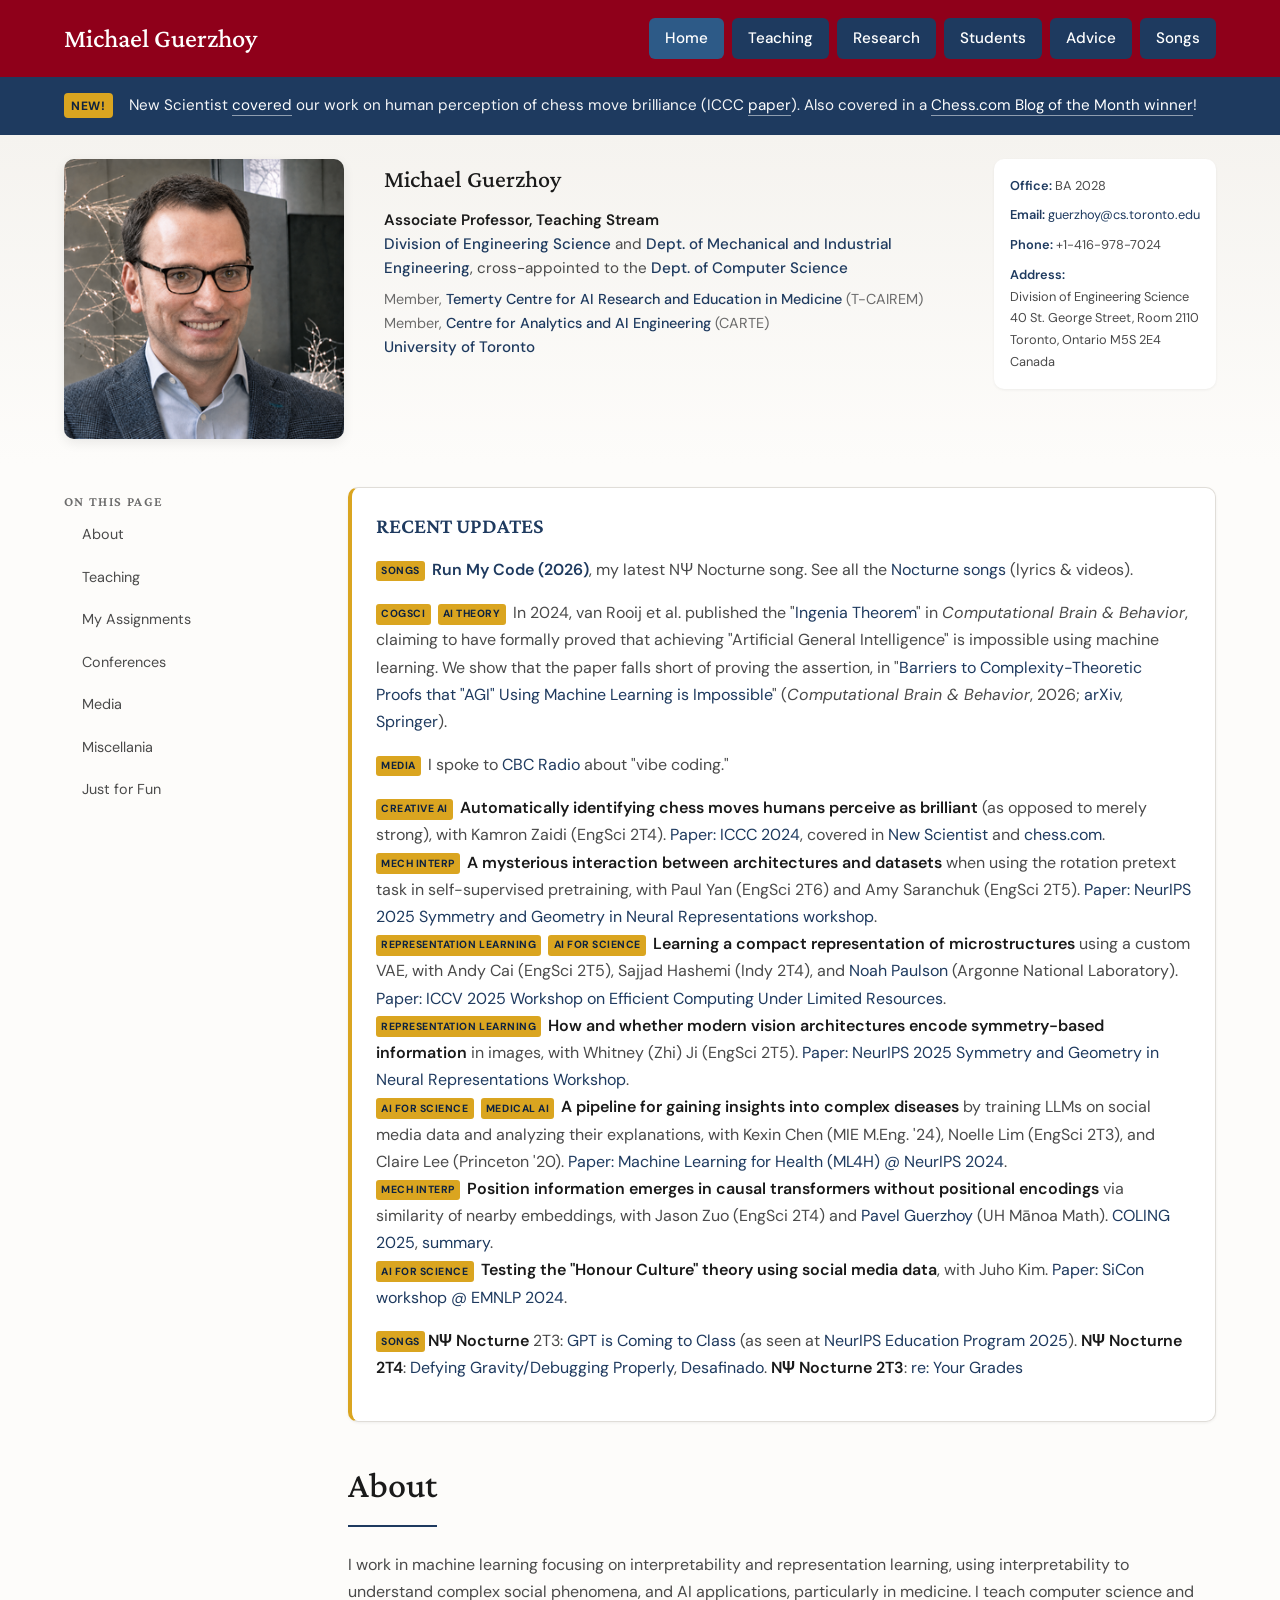
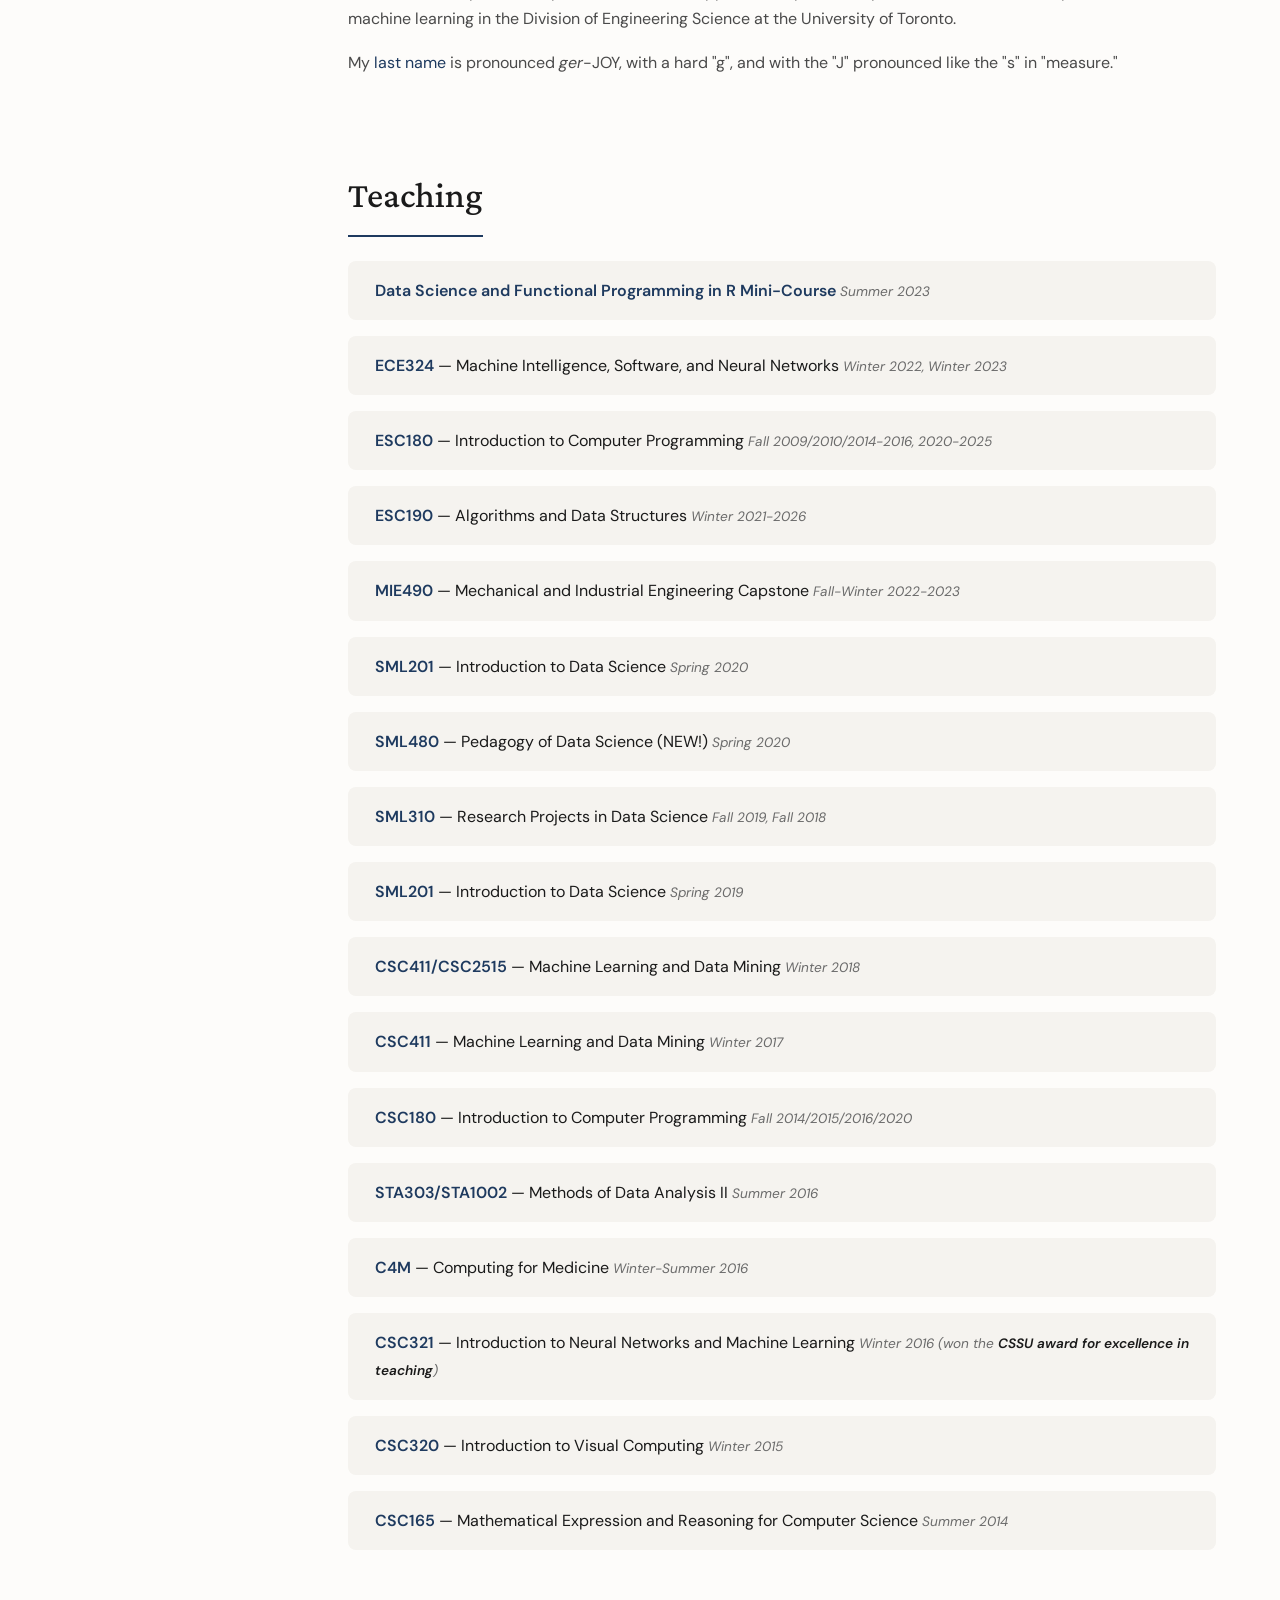
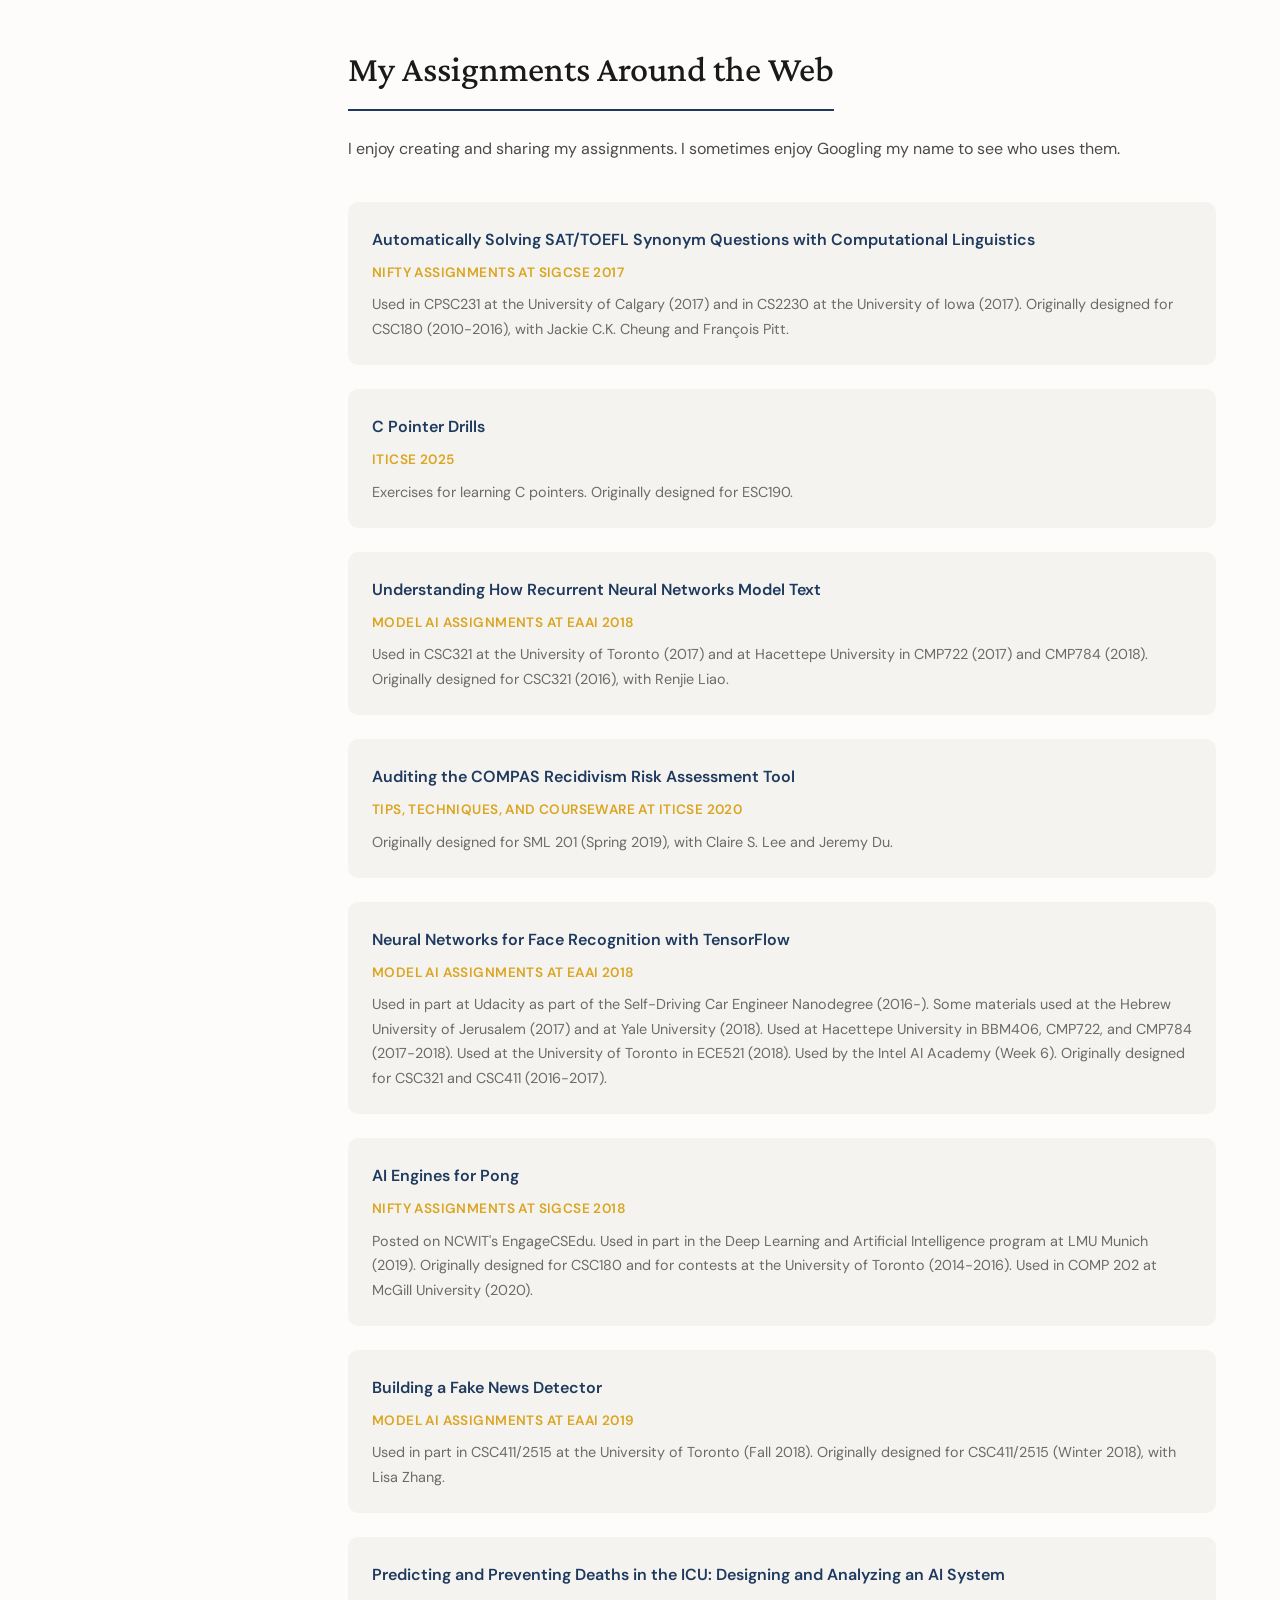
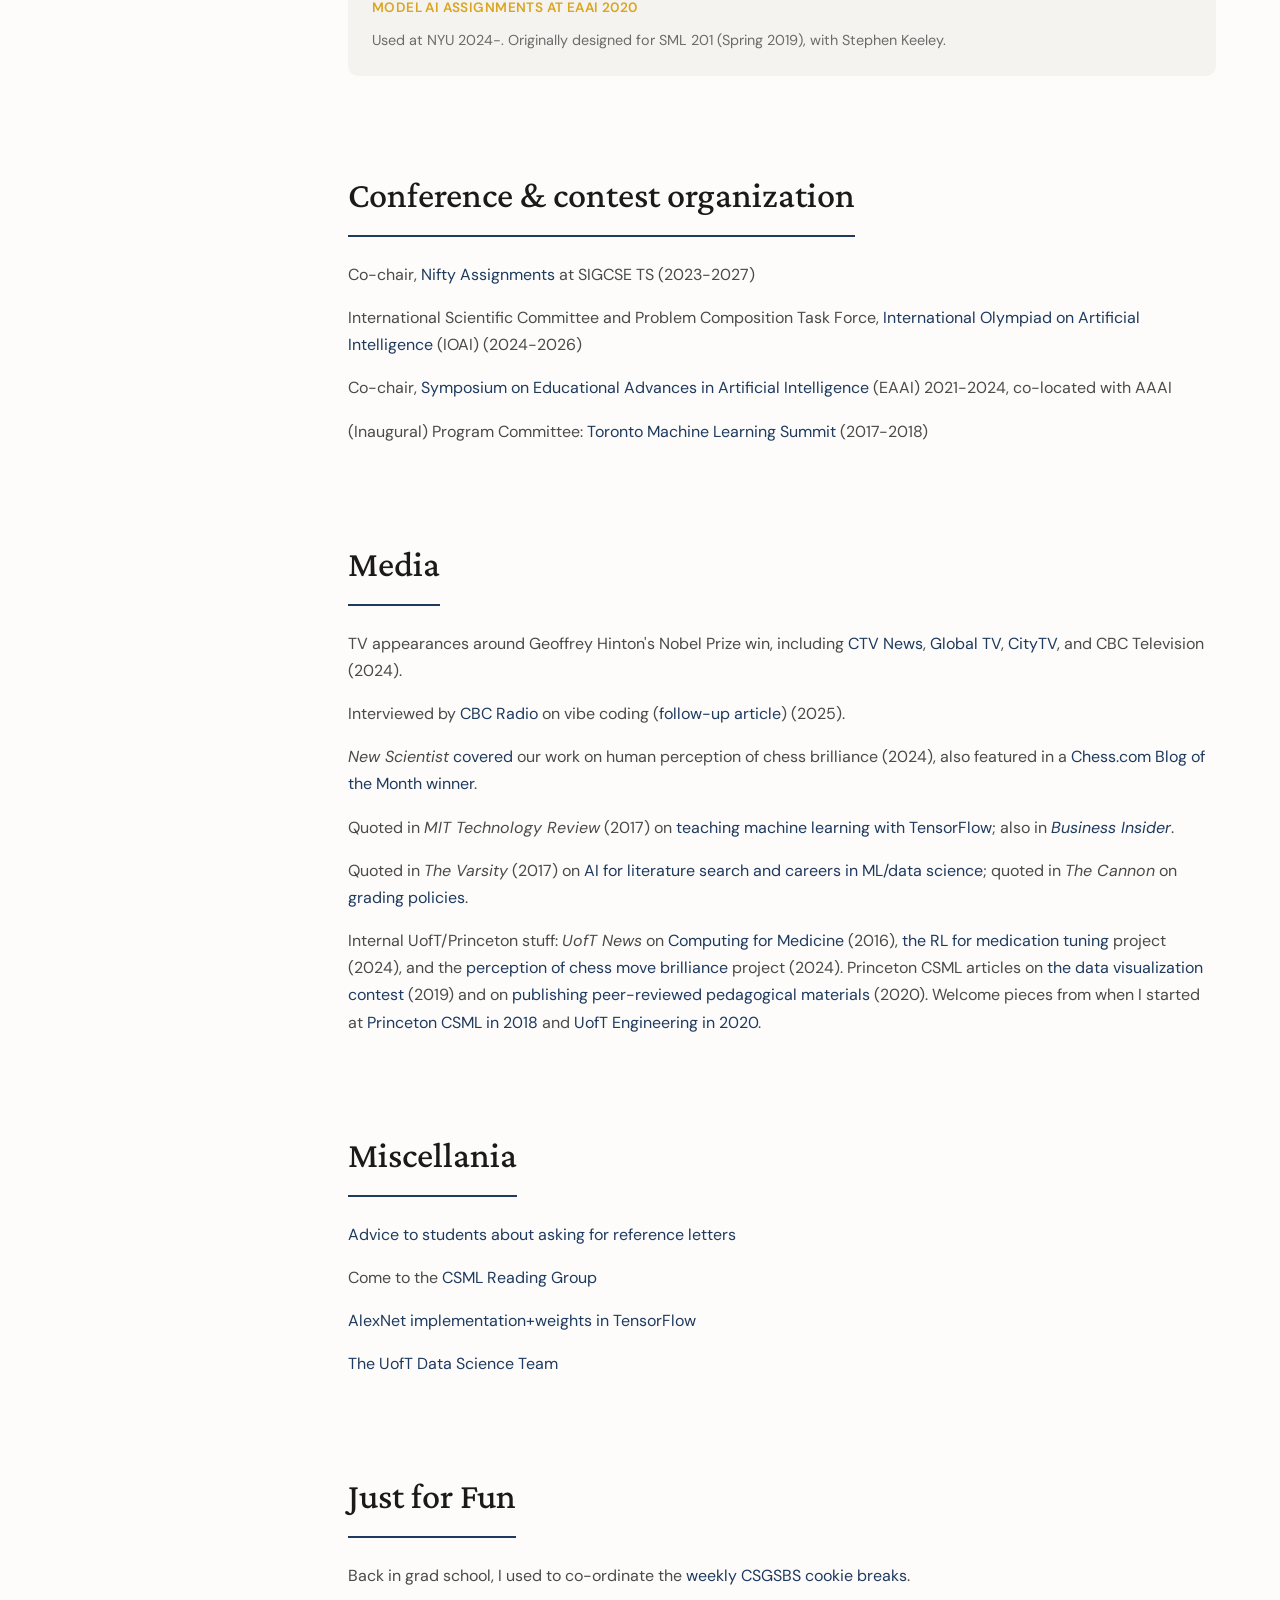
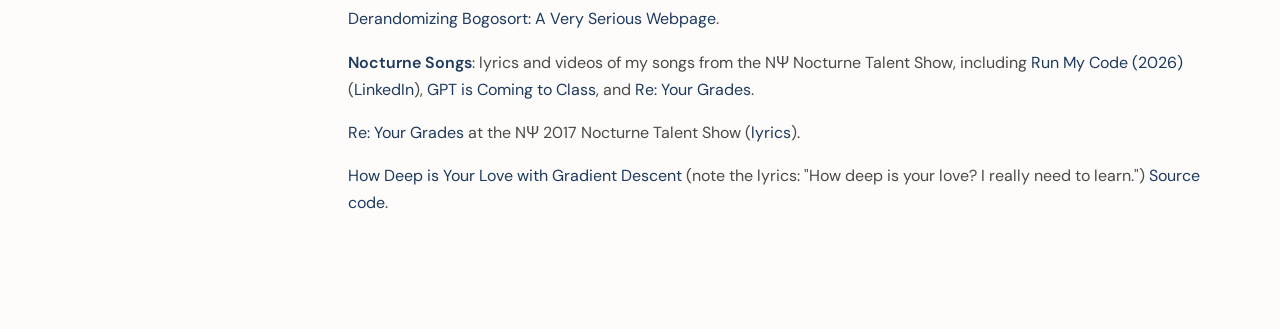
==== commit d5d51681: "Fix typos, verified factual errors, broken links, and malformed markup Typos and names: - "Inaugaral" ====
--- a/index.html
+++ b/index.html
@@ -96,7 +96,7 @@
                     <!-- Recent News -->
 
                     <section class="section card card--highlight" style="margin-bottom: var(--space-lg);">
-                    	<p><h3>RECENT UPDATES</h3>
+                    	<h3>RECENT UPDATES</h3>
                         <p><span class="new-tag">SONGS</span> <strong><a href="https://www.linkedin.com/feed/update/urn:li:activity:7465040667564634112/">Run My Code (2026)</a></strong>, my latest NΨ Nocturne song. See all the <a href="songs.html">Nocturne songs</a> (lyrics &amp; videos).</p>
                         <p><span class="new-tag">COGSCI</span> <span class="new-tag">AI THEORY</span> In 2024, van Rooij et al. published the "<a href="https://link.springer.com/article/10.1007/s42113-024-00217-5">Ingenia Theorem</a>" in <em>Computational Brain &amp; Behavior</em>, claiming to have formally proved that achieving "Artificial General Intelligence" is impossible using machine learning. We show that the paper falls short of proving the assertion, in "<a href="https://arxiv.org/abs/2411.06498">Barriers to Complexity-Theoretic Proofs that "AGI" Using Machine Learning is Impossible</a>" (<em>Computational Brain &amp; Behavior</em>, 2026; <a href="https://arxiv.org/abs/2411.06498">arXiv</a>, <a href="https://link.springer.com/article/10.1007/s42113-026-00284-w">Springer</a>).</p>
                         <p><span class="new-tag">MEDIA</span> I spoke to <a href="https://www.cbc.ca/listen/live-radio/1-90-columnists-from-cbc-radio/clip/16141389-want-build-killer-app-dont-code-its-try">CBC Radio</a> about "vibe coding."</p>
@@ -204,7 +204,7 @@
                                     <li class="course-item">
                                         <a href="http://www.cs.toronto.edu/~guerzhoy/321/" class="course-item__code">CSC321</a>
                                         <span class="course-item__name"> — Introduction to Neural Networks and Machine Learning</span>
-                                        <span class="course-item__term">Winter 2016 (won the <a href="http://cssu.ca/awards/"><strong>CSSU award for excellence in teaching</strong></a>)</span>
+                                        <span class="course-item__term">Winter 2016 (won the <a href="https://web.archive.org/web/20190819232800/https://cssu.ca/awards/"><strong>CSSU award for excellence in teaching</strong></a>)</span>
                                     </li>
                                     <li class="course-item">
                                         <a href="http://www.cs.toronto.edu/~guerzhoy/320/" class="course-item__code">CSC320</a>
@@ -249,7 +249,7 @@
                                     <div class="assignment__description">Originally designed for SML 201 (Spring 2019), with Claire S. Lee and Jeremy Du.</div>
                                 </div>
                                 <div class="assignment">
-                                    <div class="assignment__title"><a href="http://modelai.gettysburg.edu/2018/nnfaces/index.html">Neural Networks for Face Classification with TensorFlow</a></div>
+                                    <div class="assignment__title"><a href="http://modelai.gettysburg.edu/2018/nnfaces/index.html">Neural Networks for Face Recognition with TensorFlow</a></div>
                                     <div class="assignment__venue">Model AI Assignments at EAAI 2018</div>
                                     <div class="assignment__description">Used in part at Udacity as part of the Self-Driving Car Engineer Nanodegree (2016-). Some materials used at the Hebrew University of Jerusalem (2017) and at Yale University (2018). Used at Hacettepe University in BBM406, CMP722, and CMP784 (2017-2018). Used at the University of Toronto in ECE521 (2018). Used by the Intel AI Academy (Week 6). Originally designed for CSC321 and CSC411 (2016-2017).</div>
                                 </div>
@@ -264,7 +264,7 @@
                                     <div class="assignment__description">Used in part in CSC411/2515 at the University of Toronto (Fall 2018). Originally designed for CSC411/2515 (Winter 2018), with Lisa Zhang.</div>
                                 </div>
                                 <div class="assignment">
-                                    <div class="assignment__title"><a href="http://guerzhoy.princeton.edu/ICURiskPredict/">Predicting and Preventing Deaths in the ICU: Designing and Analyzing an AI System</a></div>
+                                    <div class="assignment__title"><a href="https://modelai.gettysburg.edu/2020/icu/">Predicting and Preventing Deaths in the ICU: Designing and Analyzing an AI System</a></div>
                                     <div class="assignment__venue">Model AI Assignments at EAAI 2020</div>
                                     <div class="assignment__description">Used at NYU 2024-. Originally designed for SML 201 (Spring 2019), with Stephen Keeley.</div>
                                 </div>
@@ -281,7 +281,7 @@
                             <p>Co-chair, <a href="https://nifty.stanford.edu/">Nifty Assignments</a> at SIGCSE TS (2023-2027)</p>
                             <p>International Scientific Committee and Problem Composition Task Force, <a href="https://ioai-official.org/">International Olympiad on Artificial Intelligence</a> (IOAI) (2024-2026)</p>
                             <p>Co-chair, <a href="https://eaai-conf.github.io/">Symposium on Educational Advances in Artificial Intelligence</a> (EAAI) 2021-2024, co-located with AAAI</p>
-                            <p>(Inaugaral) Program Committee: <a href="https://torontomachinelearning.com/">Toronto Machine Learning Summit</a> (2017-2018)
+                            <p>(Inaugural) Program Committee: <a href="https://torontomachinelearning.com/">Toronto Machine Learning Summit</a> (2017-2018)</p>
                         </div>
                     </section>
 
@@ -294,7 +294,7 @@
                             <p><em>New Scientist</em> <a href="https://www.newscientist.com/article/2436253-ai-can-identify-the-most-brilliant-and-entertaining-chess-moves/">covered</a> our work on human perception of chess brilliance (2024), also featured in a <a href="https://www.chess.com/blog/bjbalas/science-of-chess-what-makes-a-move-seem-brilliant">Chess.com Blog of the Month winner</a>.</p>
                             <p>Quoted in <em>MIT Technology Review</em> (2017) on <a href="https://www.technologyreview.com/s/608094/google-stakes-its-future-on-a-piece-of-software/">teaching machine learning with TensorFlow</a>; also in <em><a href="http://www.businessinsider.com/googles-plan-to-best-amazon-rests-on-one-particular-piece-of-software-2017-7">Business Insider</a></em>.</p>
                             <p>Quoted in <em>The Varsity</em> (2017) on <a href="http://thevarsity.ca/2017/02/06/curing-disease-with-scientific-literature/">AI for literature search and careers in ML/data science</a>; quoted in <em>The Cannon</em> on <a href="https://issuu.com/thecannon/docs/the_cannon-november_-_final_92230cceb52141">grading policies</a>.</p>
-                            <p>Internal UofT/Princeton stuff: <em>UofT News</em> on <a href="https://www.utoronto.ca/news/bridging-disciplinary-divide">Computing for Medicine</a> (2016), <a href = "https://www.utoronto.ca/news/u-t-undergraduate-students-explore-use-ai-treat-speech-disfluency">the RL for medication tuning</a> project (2024), and the <a href ="https://news.engineering.utoronto.ca/u-of-t-engineering-researchers-use-chess-ai-to-understand-human-creativity/">perception of chess move brilliance</a> project (2024). Princeton CSML articles on <a href = "https://csml.princeton.edu/news/where-do-extroverted-daters-work-students-study-dating-profiles-learn-about-data-science">the data visualization contest</a> (2019) and on <a href = "https://csml.princeton.edu/news/csml-students-advancing-data-science-education-campus-and-beyond">publishing peer-reviewed pedagogical materials</a> (2020). Welcome pieces from when I started at <a href = "https://csml.princeton.edu/news/michael-guerzhoy-new-lecturer-center-statistics-and-machine-learning">Princeton CSML in 2018</a> and <a href = "https://news.engineering.utoronto.ca/new-faculty-member-michael-guerzhoy-joins-engsci-mie/">UofT Engineering in 2020</a>.
+                            <p>Internal UofT/Princeton stuff: <em>UofT News</em> on <a href="https://www.utoronto.ca/news/bridging-disciplinary-divide">Computing for Medicine</a> (2016), <a href = "https://www.utoronto.ca/news/u-t-undergraduate-students-explore-use-ai-treat-speech-disfluency">the RL for medication tuning</a> project (2024), and the <a href ="https://news.engineering.utoronto.ca/u-of-t-engineering-researchers-use-chess-ai-to-understand-human-creativity/">perception of chess move brilliance</a> project (2024). Princeton CSML articles on <a href = "https://csml.princeton.edu/news/where-do-extroverted-daters-work-students-study-dating-profiles-learn-about-data-science">the data visualization contest</a> (2019) and on <a href = "https://csml.princeton.edu/news/csml-students-advancing-data-science-education-campus-and-beyond">publishing peer-reviewed pedagogical materials</a> (2020). Welcome pieces from when I started at <a href = "https://csml.princeton.edu/news/michael-guerzhoy-new-lecturer-center-statistics-and-machine-learning">Princeton CSML in 2018</a> and <a href = "https://news.engineering.utoronto.ca/new-faculty-member-michael-guerzhoy-joins-engsci-mie/">UofT Engineering in 2020</a>.</p>
                         </div>
                     </section>
 
@@ -302,10 +302,10 @@
                     <section id="Misc" class="section">
                         <h2>Miscellania</h2>
                         <div class="section__content">
-                            <p><a href="http://www.cs.toronto.edu/~guerzhoy/reference.html">Advice to students about asking for reference letters</a></p>
+                            <p><a href="advice/reference.html">Advice to students about asking for reference letters</a></p>
                             <p>Come to the <a href="https://csml.princeton.edu/readinggroup">CSML Reading Group</a></p>
                             <p><a href="http://www.cs.toronto.edu/~guerzhoy/tf_alexnet">AlexNet implementation+weights in TensorFlow</a></p>
-                            <p><a href="http://datasciencetoronto.com/uoft-data-science-team/">The UofT Data Science Team</a></p>
+                            <p><a href="https://web.archive.org/web/20240707141941/http://datasciencetoronto.com/uoft-data-science-team/">The UofT Data Science Team</a></p>
                         </div>
                     </section>
 
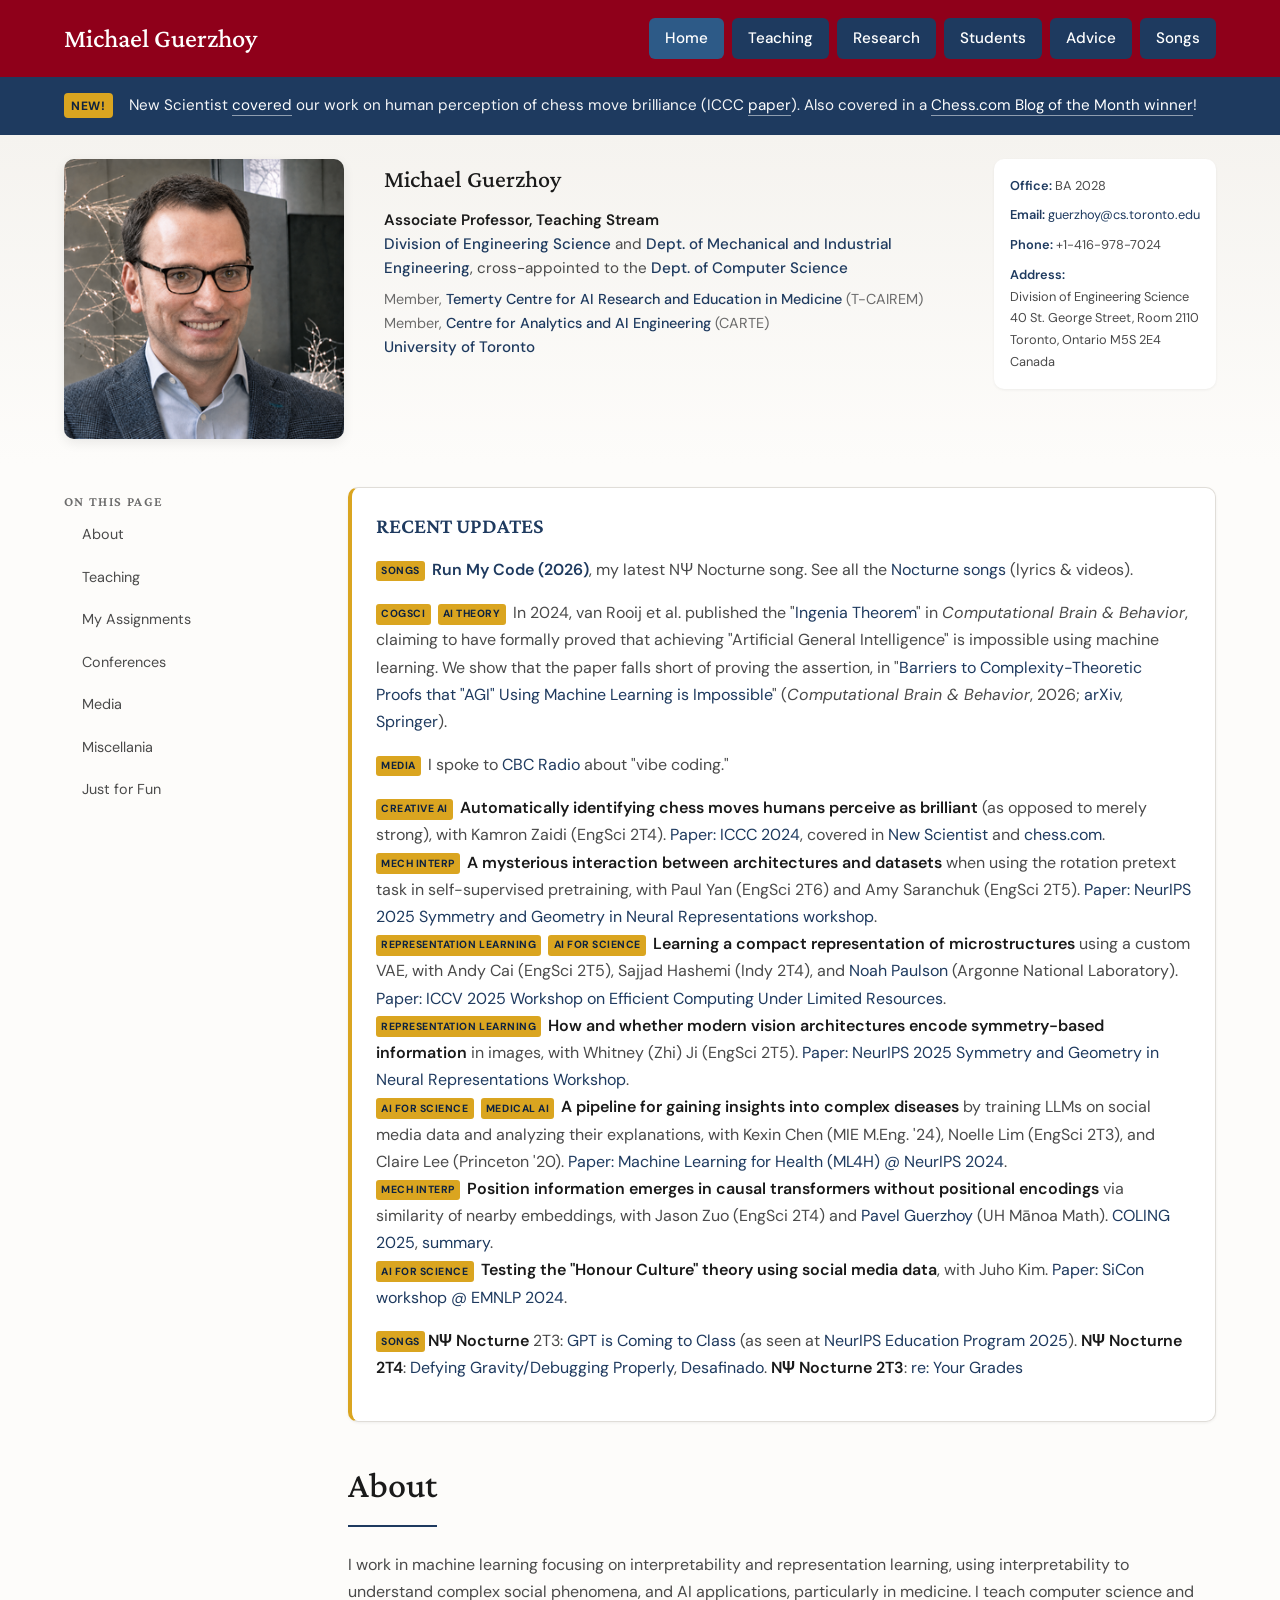
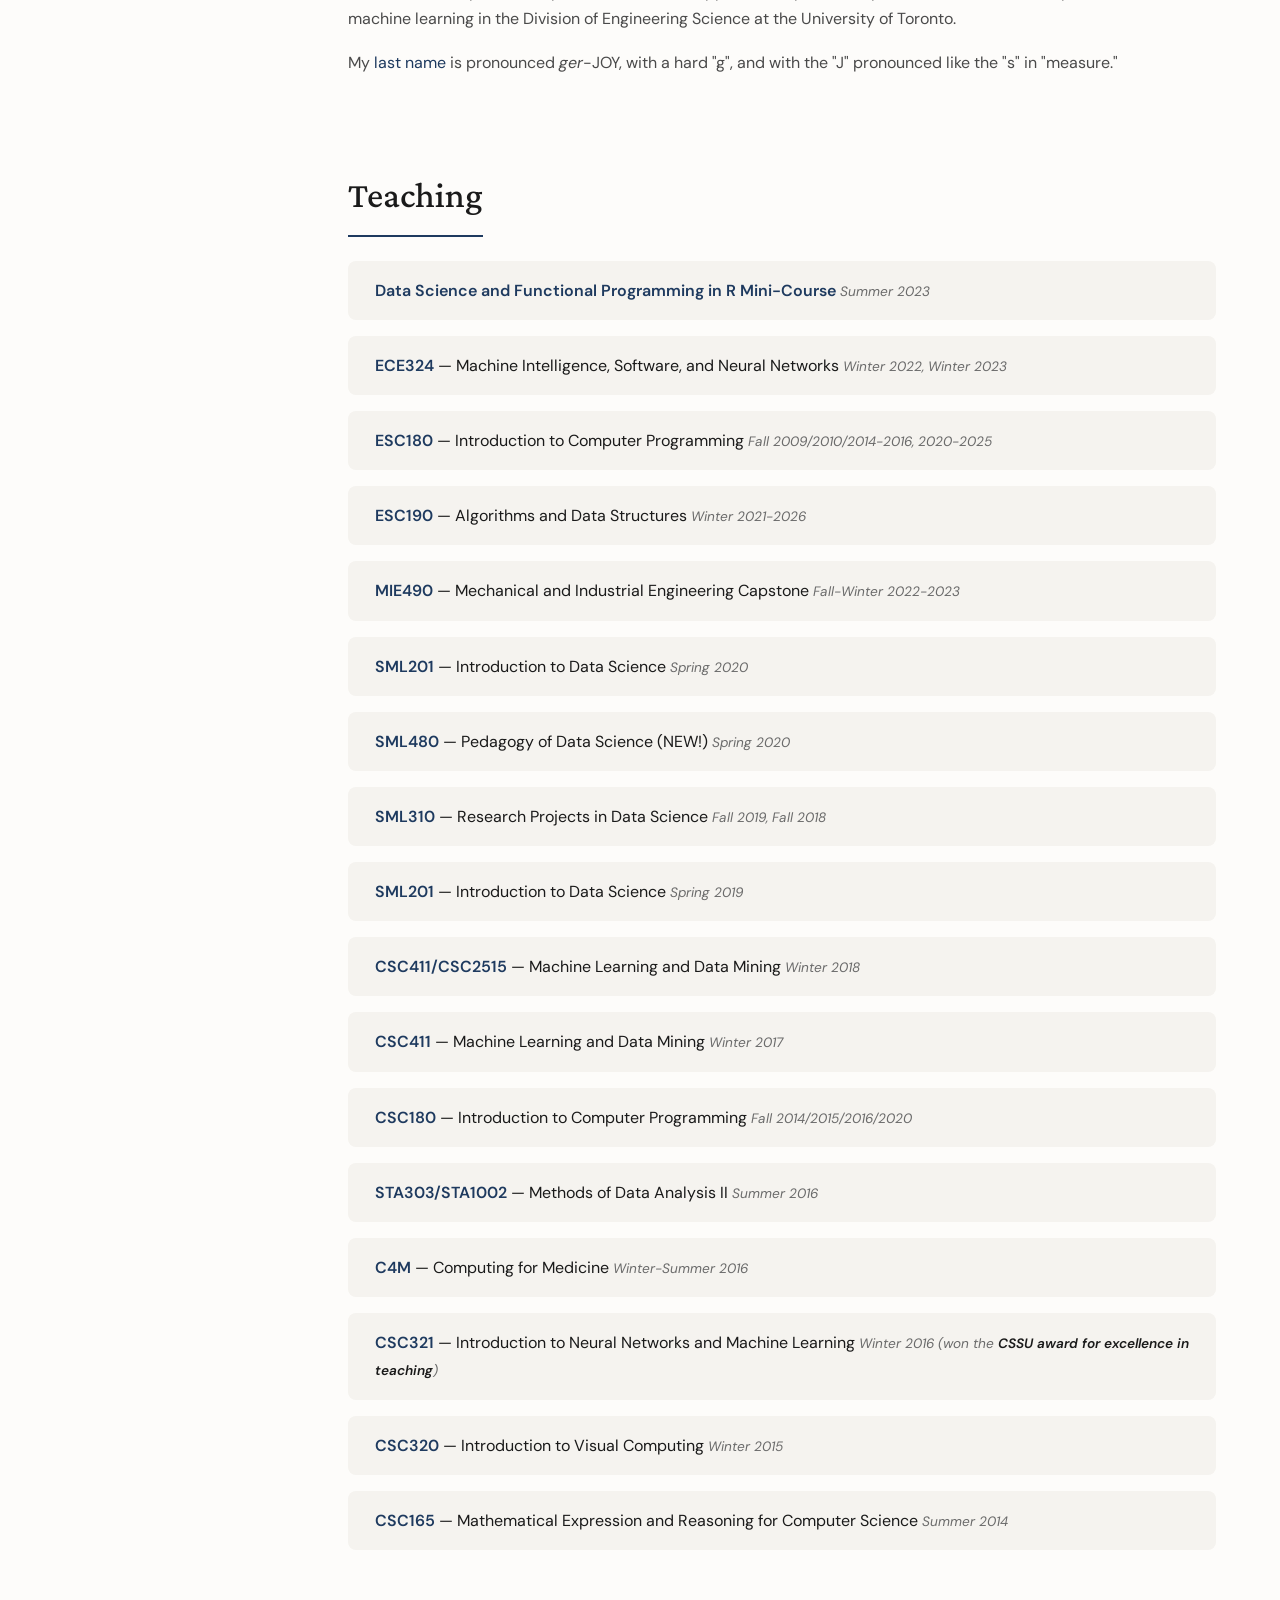
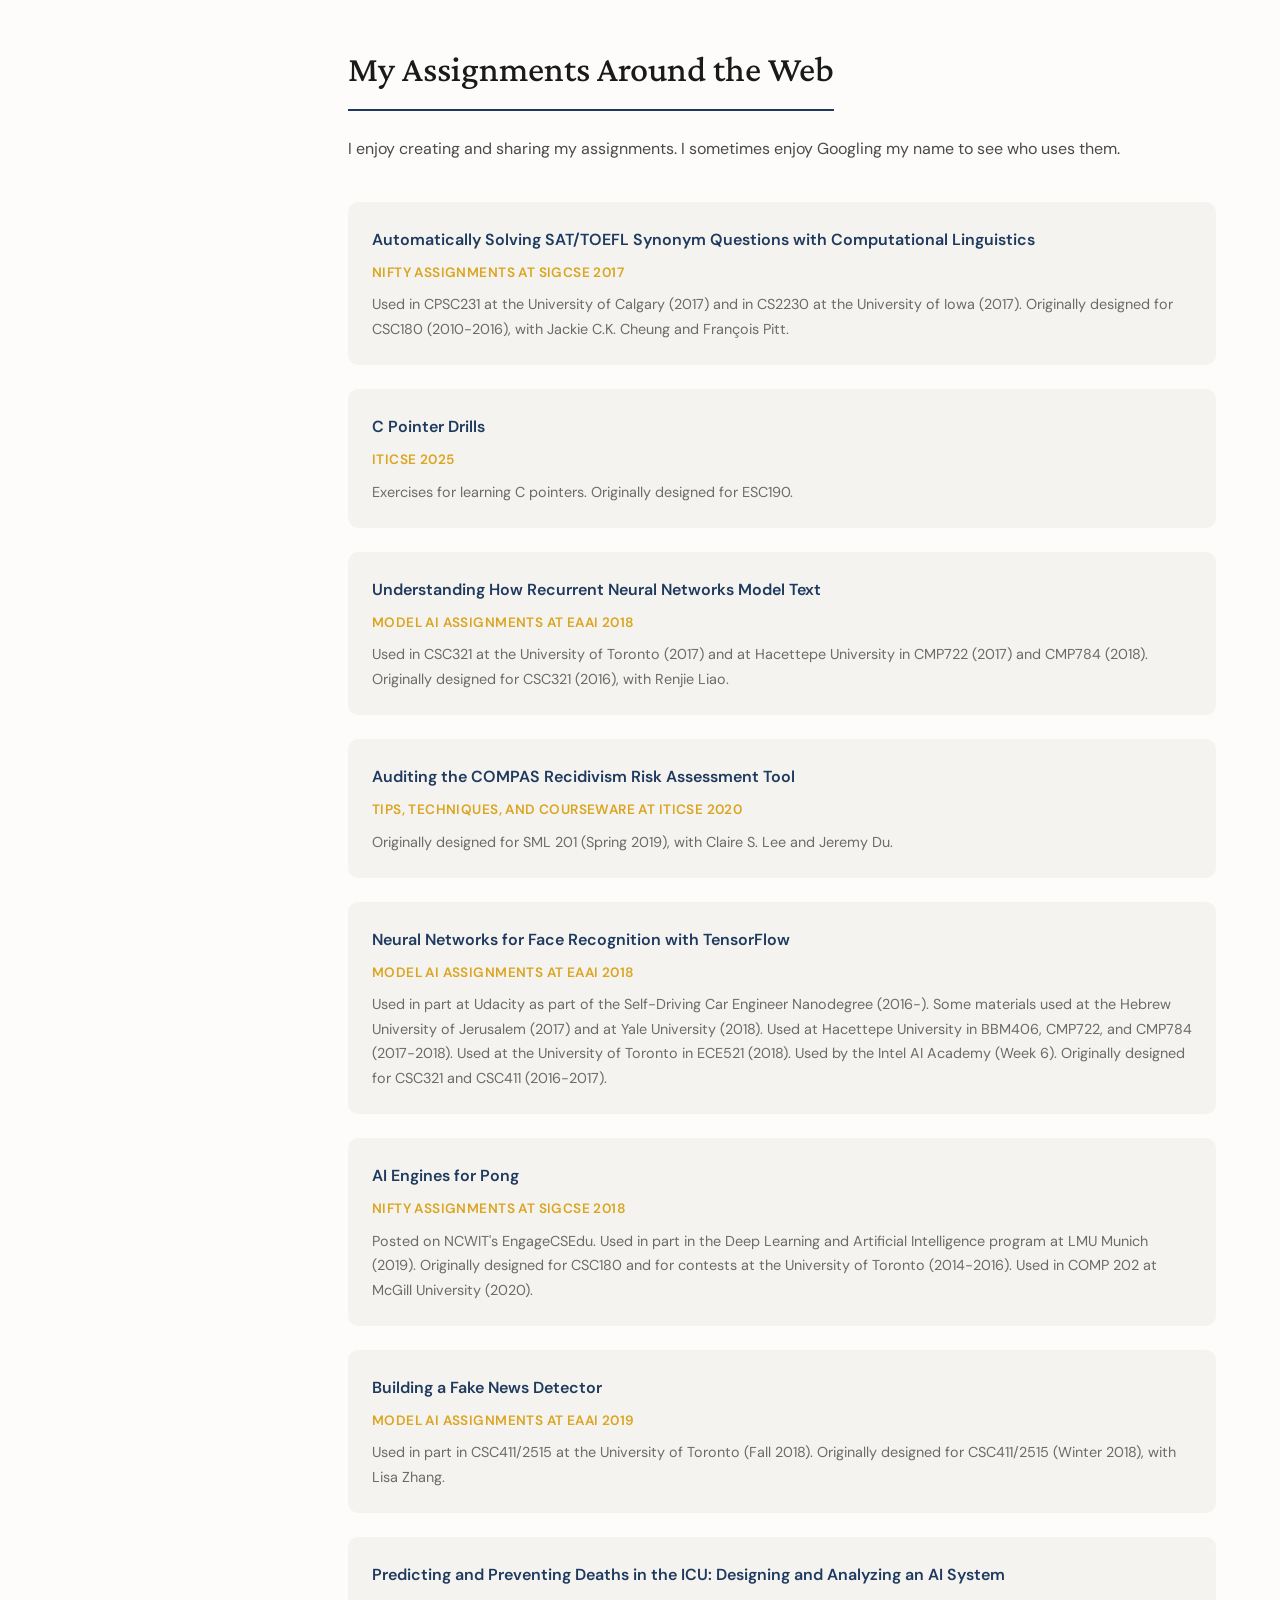
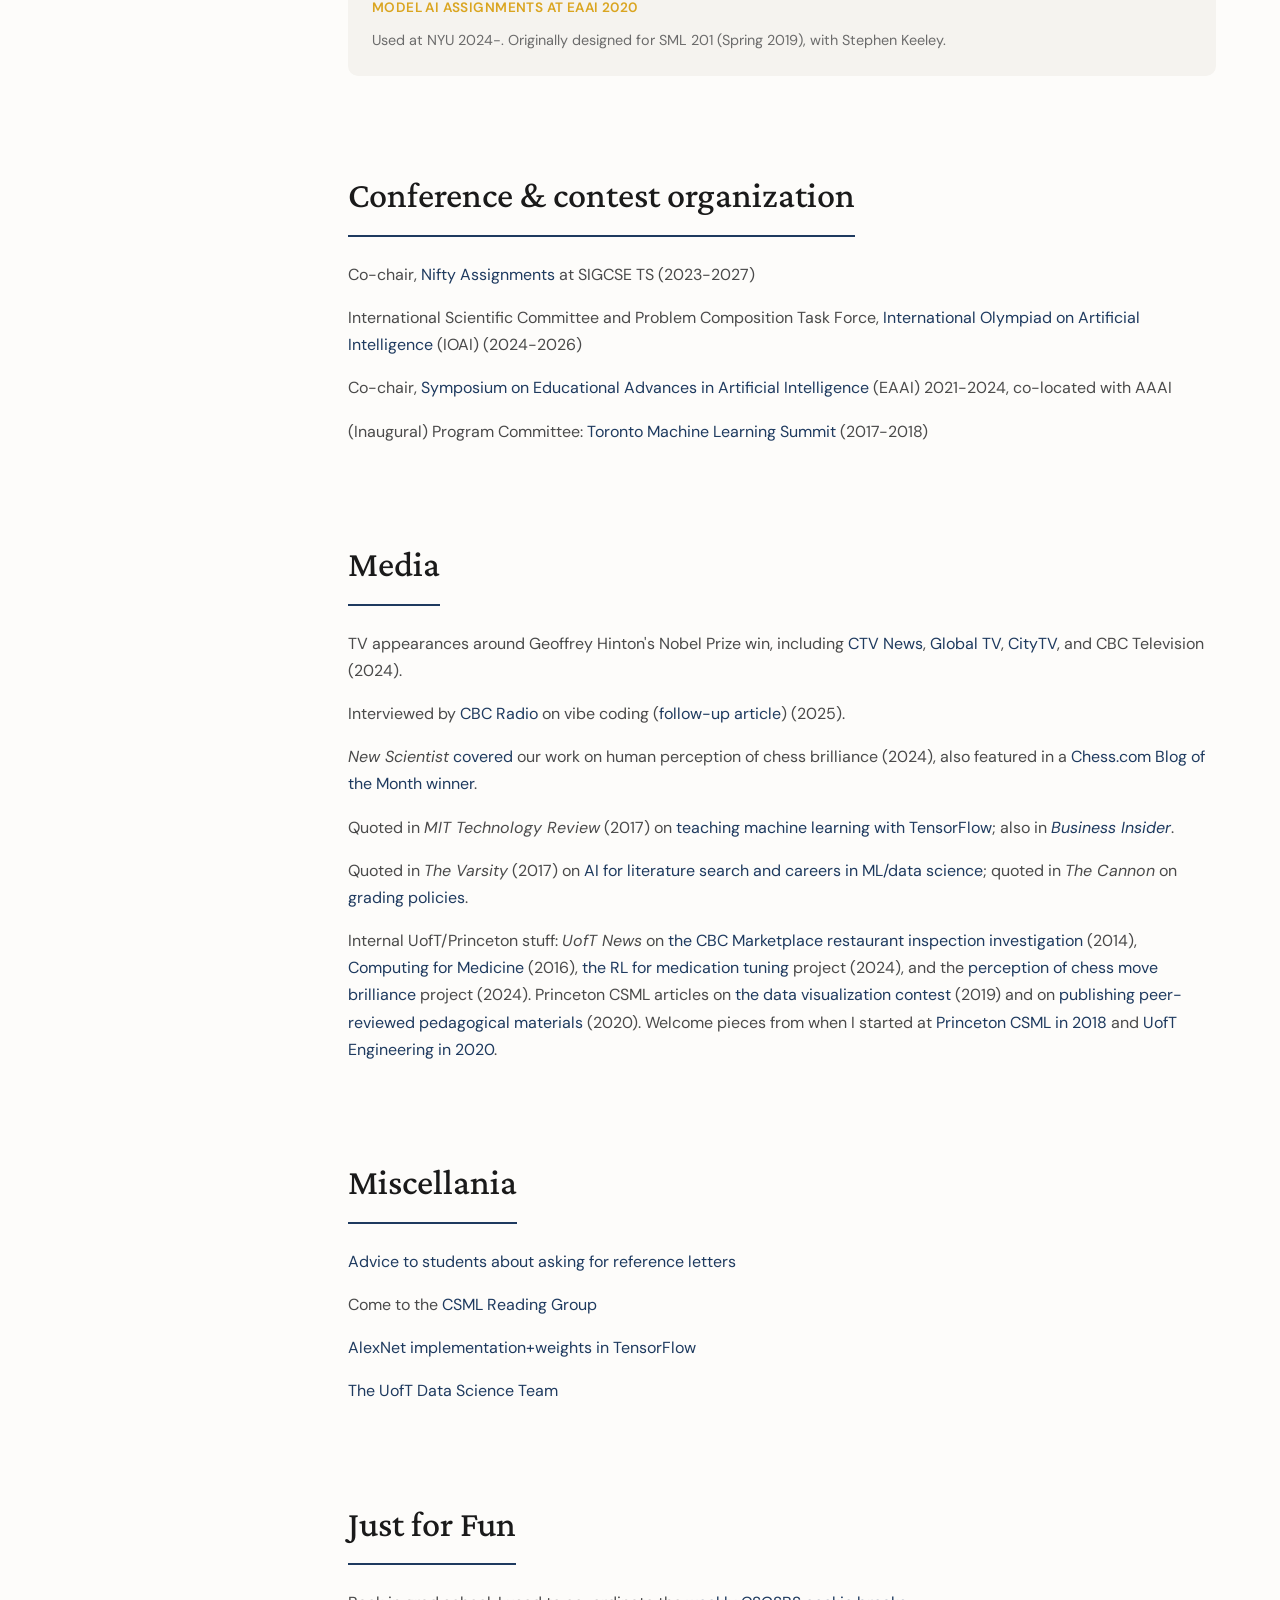
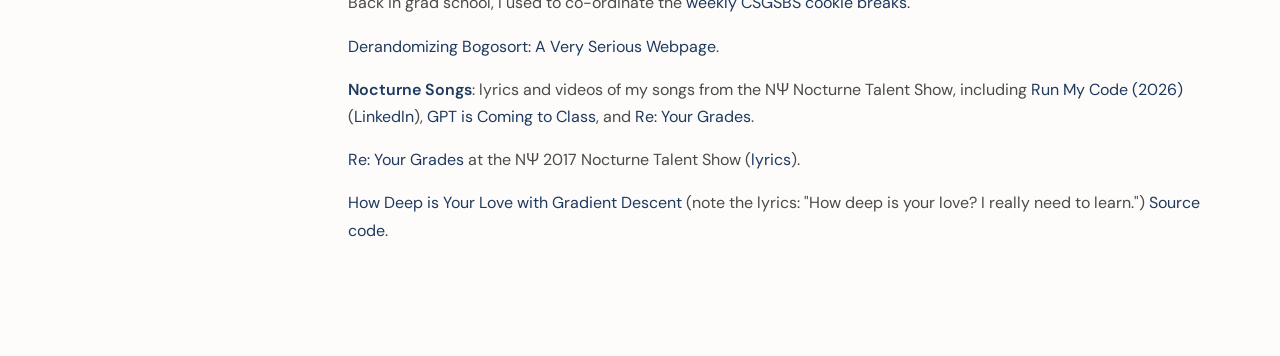
==== commit 58cbe899: "Make scribd-embed.html a real page and link it; add UofT News coverage - scribd-embed.html was an or" ====
--- a/index.html
+++ b/index.html
@@ -293,8 +293,8 @@
                             <p>Interviewed by <a href="https://www.cbc.ca/listen/live-radio/1-90-columnists-from-cbc-radio/clip/16141389-want-build-killer-app-dont-code-its-try">CBC Radio</a> on vibe coding (<a href="https://www.cbc.ca/radio/thecurrent/vibe-coding-cyanide-ice-cream-1.7531196">follow-up article</a>) (2025).</p>
                             <p><em>New Scientist</em> <a href="https://www.newscientist.com/article/2436253-ai-can-identify-the-most-brilliant-and-entertaining-chess-moves/">covered</a> our work on human perception of chess brilliance (2024), also featured in a <a href="https://www.chess.com/blog/bjbalas/science-of-chess-what-makes-a-move-seem-brilliant">Chess.com Blog of the Month winner</a>.</p>
                             <p>Quoted in <em>MIT Technology Review</em> (2017) on <a href="https://www.technologyreview.com/s/608094/google-stakes-its-future-on-a-piece-of-software/">teaching machine learning with TensorFlow</a>; also in <em><a href="http://www.businessinsider.com/googles-plan-to-best-amazon-rests-on-one-particular-piece-of-software-2017-7">Business Insider</a></em>.</p>
-                            <p>Quoted in <em>The Varsity</em> (2017) on <a href="http://thevarsity.ca/2017/02/06/curing-disease-with-scientific-literature/">AI for literature search and careers in ML/data science</a>; quoted in <em>The Cannon</em> on <a href="https://issuu.com/thecannon/docs/the_cannon-november_-_final_92230cceb52141">grading policies</a>.</p>
-                            <p>Internal UofT/Princeton stuff: <em>UofT News</em> on <a href="https://www.utoronto.ca/news/bridging-disciplinary-divide">Computing for Medicine</a> (2016), <a href = "https://www.utoronto.ca/news/u-t-undergraduate-students-explore-use-ai-treat-speech-disfluency">the RL for medication tuning</a> project (2024), and the <a href ="https://news.engineering.utoronto.ca/u-of-t-engineering-researchers-use-chess-ai-to-understand-human-creativity/">perception of chess move brilliance</a> project (2024). Princeton CSML articles on <a href = "https://csml.princeton.edu/news/where-do-extroverted-daters-work-students-study-dating-profiles-learn-about-data-science">the data visualization contest</a> (2019) and on <a href = "https://csml.princeton.edu/news/csml-students-advancing-data-science-education-campus-and-beyond">publishing peer-reviewed pedagogical materials</a> (2020). Welcome pieces from when I started at <a href = "https://csml.princeton.edu/news/michael-guerzhoy-new-lecturer-center-statistics-and-machine-learning">Princeton CSML in 2018</a> and <a href = "https://news.engineering.utoronto.ca/new-faculty-member-michael-guerzhoy-joins-engsci-mie/">UofT Engineering in 2020</a>.</p>
+                            <p>Quoted in <em>The Varsity</em> (2017) on <a href="http://thevarsity.ca/2017/02/06/curing-disease-with-scientific-literature/">AI for literature search and careers in ML/data science</a>; quoted in <em>The Cannon</em> on <a href="https://web.archive.org/web/20230227225338/https://issuu.com/thecannon/docs/the_cannon-november_-_final_92230cceb52141">grading policies</a>.</p>
+                            <p>Internal UofT/Princeton stuff: <em>UofT News</em> on <a href="https://www.utoronto.ca/news/cbc-show-exposing-health-abuses-major-chain-restaurants-driven-u-t-student-research">the CBC Marketplace restaurant inspection investigation</a> (2014), <a href="https://www.utoronto.ca/news/bridging-disciplinary-divide">Computing for Medicine</a> (2016), <a href = "https://www.utoronto.ca/news/u-t-undergraduate-students-explore-use-ai-treat-speech-disfluency">the RL for medication tuning</a> project (2024), and the <a href ="https://news.engineering.utoronto.ca/u-of-t-engineering-researchers-use-chess-ai-to-understand-human-creativity/">perception of chess move brilliance</a> project (2024). Princeton CSML articles on <a href = "https://csml.princeton.edu/news/where-do-extroverted-daters-work-students-study-dating-profiles-learn-about-data-science">the data visualization contest</a> (2019) and on <a href = "https://csml.princeton.edu/news/csml-students-advancing-data-science-education-campus-and-beyond">publishing peer-reviewed pedagogical materials</a> (2020). Welcome pieces from when I started at <a href = "https://csml.princeton.edu/news/michael-guerzhoy-new-lecturer-center-statistics-and-machine-learning">Princeton CSML in 2018</a> and <a href = "https://news.engineering.utoronto.ca/new-faculty-member-michael-guerzhoy-joins-engsci-mie/">UofT Engineering in 2020</a>.</p>
                         </div>
                     </section>
 
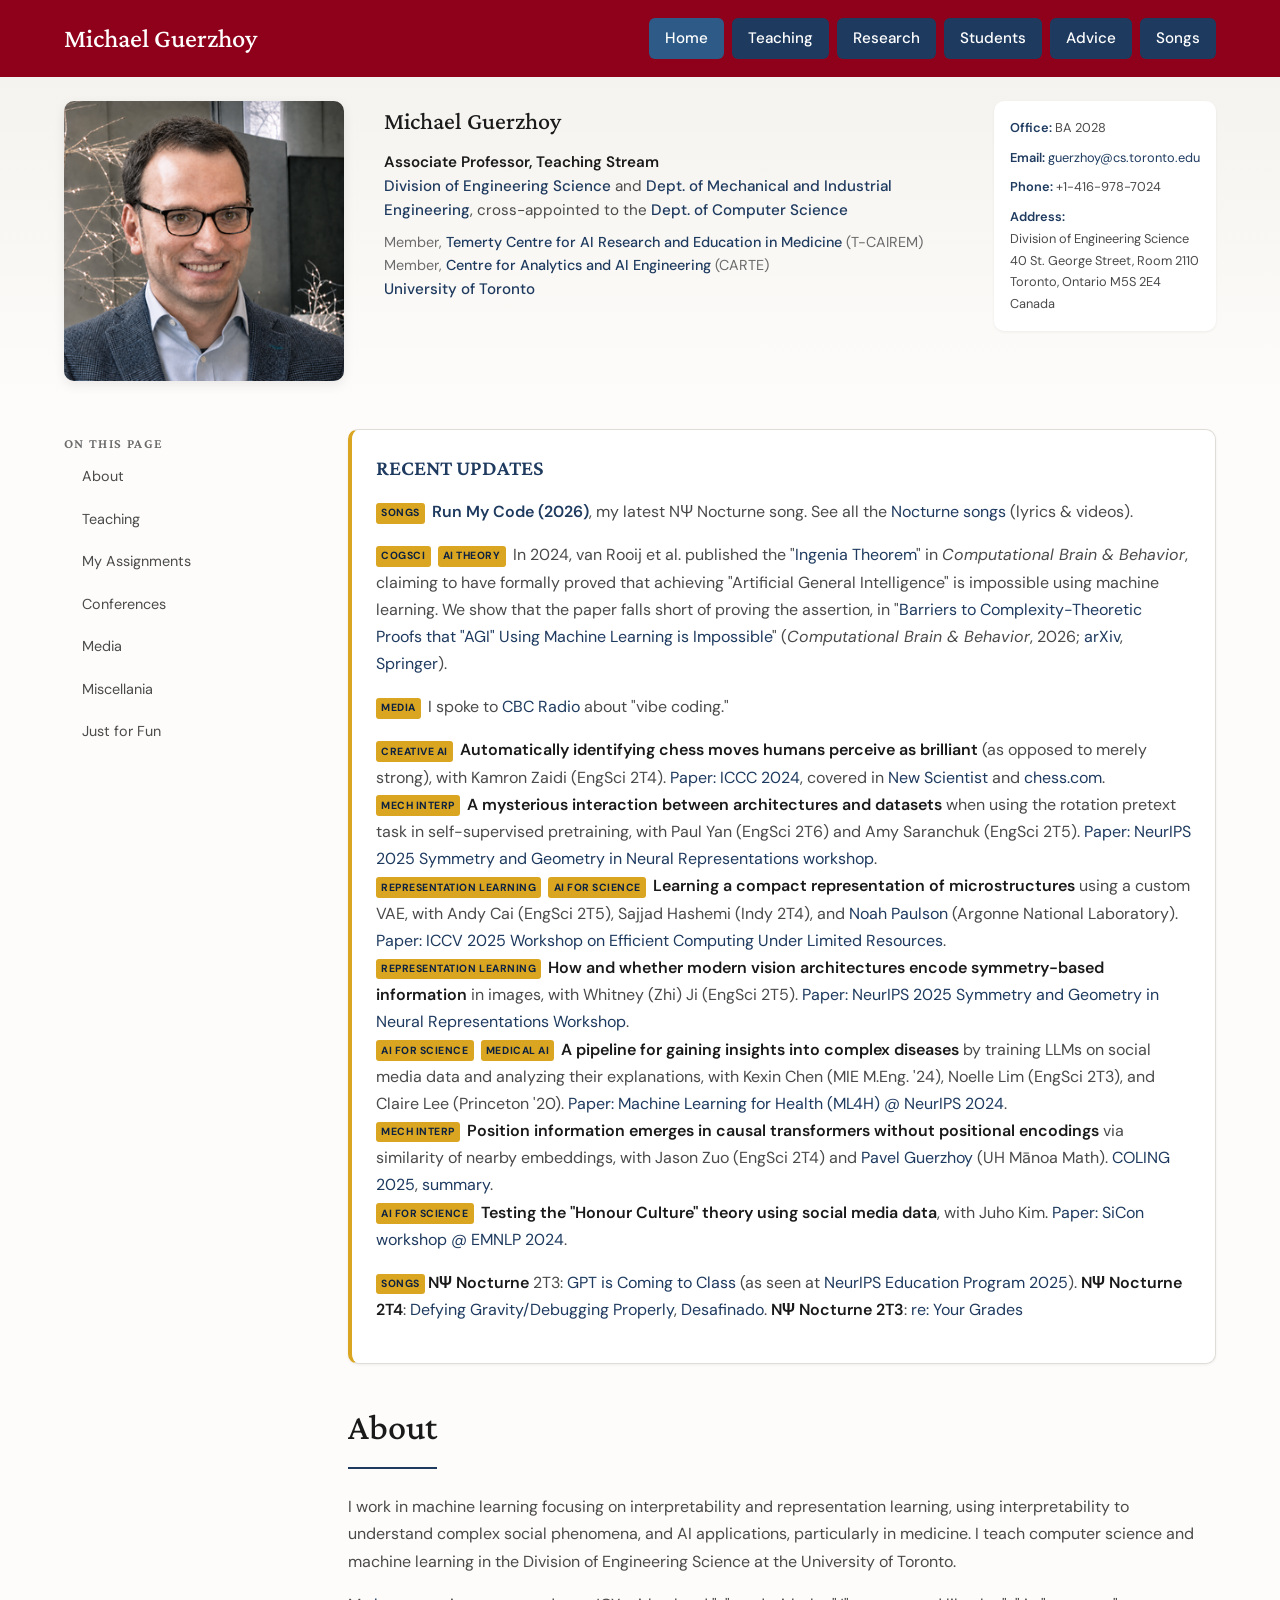
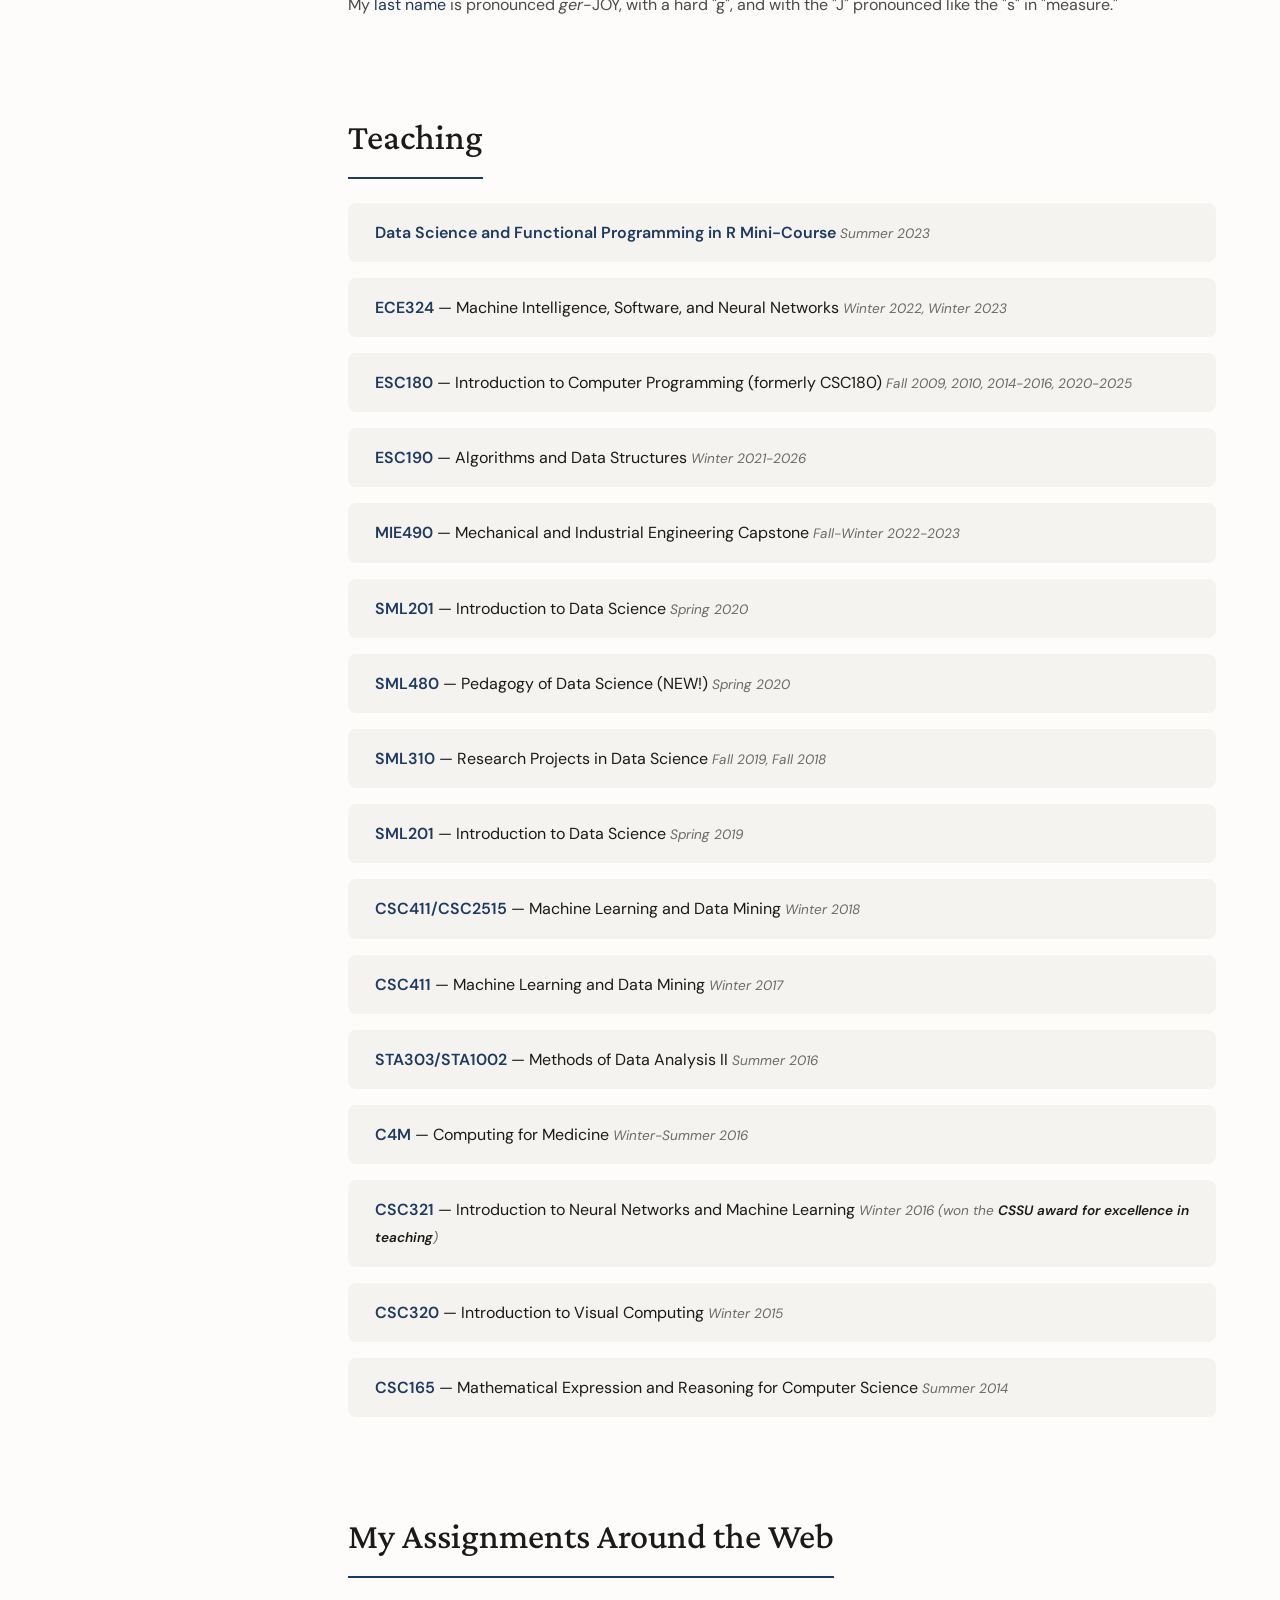
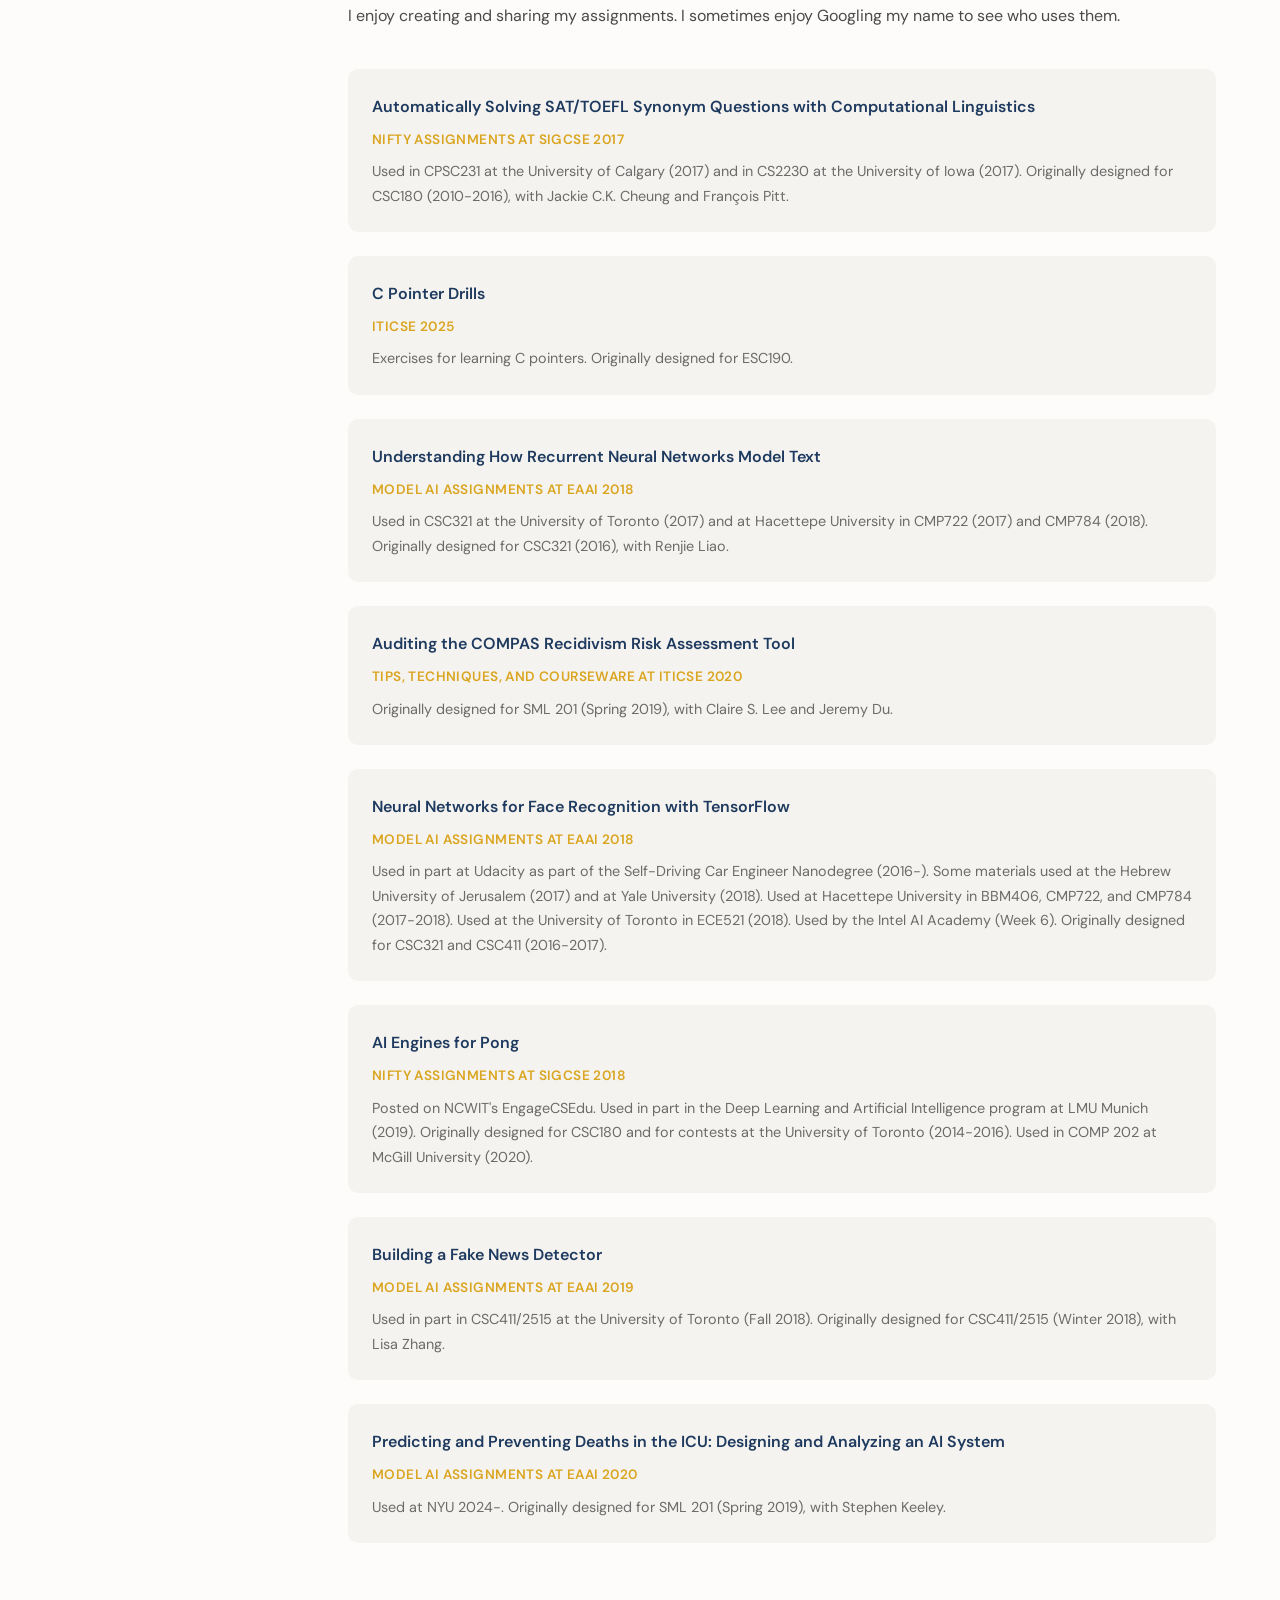
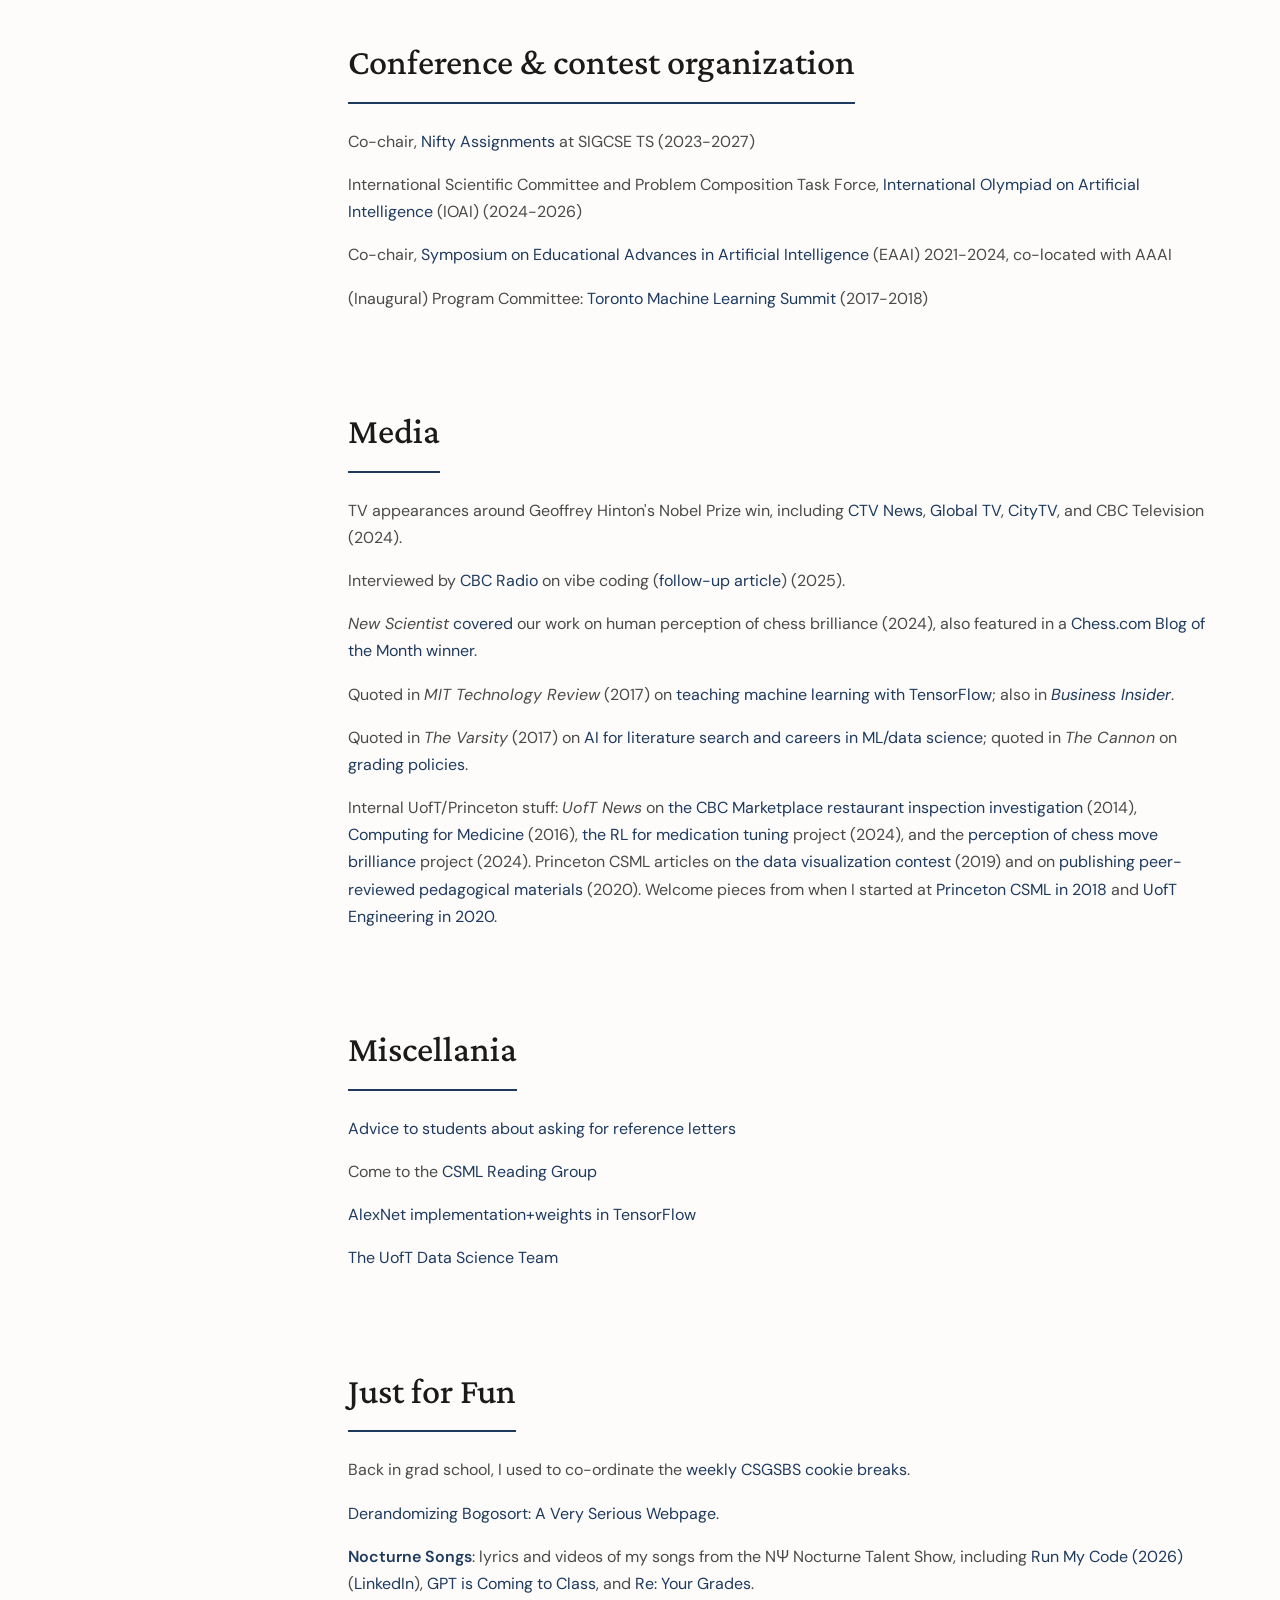
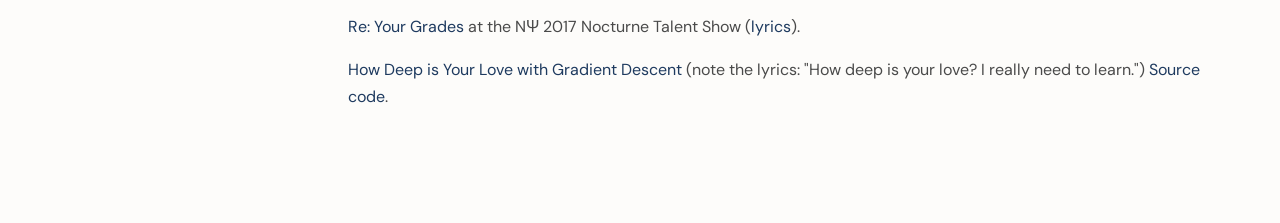
==== commit 63ebb1a7: "Homepage and students-page cleanup Homepage: - Remove the stale "New!" banner (2024 chess story, whi" ====
--- a/index.html
+++ b/index.html
@@ -23,18 +23,6 @@
             </div>
         </div>
     </header>
-
-    <!-- News Banner -->
-    <div class="news-banner">
-        <div class="container">
-            <div class="news-banner__content">
-                <span class="news-banner__label">New!</span>
-                <span class="news-banner__text">
-                    New Scientist <a href="https://www.newscientist.com/article/2436253-ai-can-identify-the-most-brilliant-and-entertaining-chess-moves/">covered</a> our work on human perception of chess move brilliance (ICCC <a href="https://computationalcreativity.net/iccc24/papers/ICCC24_paper_200.pdf">paper</a>). Also covered in a <a href="https://www.chess.com/blog/bjbalas/science-of-chess-what-makes-a-move-seem-brilliant">Chess.com Blog of the Month winner</a>!
-                </span>
-            </div>
-        </div>
-    </div>
 
     <!-- Hero Section -->
     <section class="hero">
@@ -143,8 +131,8 @@
                                     </li>
                                     <li class="course-item">
                                         <a href="http://www.cs.toronto.edu/~guerzhoy/180/" class="course-item__code">ESC180</a>
-                                        <span class="course-item__name"> — Introduction to Computer Programming</span>
-                                        <span class="course-item__term">Fall 2009/2010/2014-2016, 2020-2025</span>
+                                        <span class="course-item__name"> — Introduction to Computer Programming (formerly CSC180)</span>
+                                        <span class="course-item__term">Fall 2009, 2010, 2014-2016, 2020-2025</span>
                                     </li>
                                     <li class="course-item">
                                         <a href="190" class="course-item__code">ESC190</a>
@@ -185,11 +173,6 @@
                                         <a href="http://www.cs.toronto.edu/~guerzhoy/411/" class="course-item__code">CSC411</a>
                                         <span class="course-item__name"> — Machine Learning and Data Mining</span>
                                         <span class="course-item__term">Winter 2017</span>
-                                    </li>
-                                    <li class="course-item">
-                                        <a href="http://www.cs.toronto.edu/~guerzhoy/180/" class="course-item__code">CSC180</a>
-                                        <span class="course-item__name"> — Introduction to Computer Programming</span>
-                                        <span class="course-item__term">Fall 2014/2015/2016/2020</span>
                                     </li>
                                     <li class="course-item">
                                         <a href="http://www.utstat.toronto.edu/~guerzhoy/303/" class="course-item__code">STA303/STA1002</a>
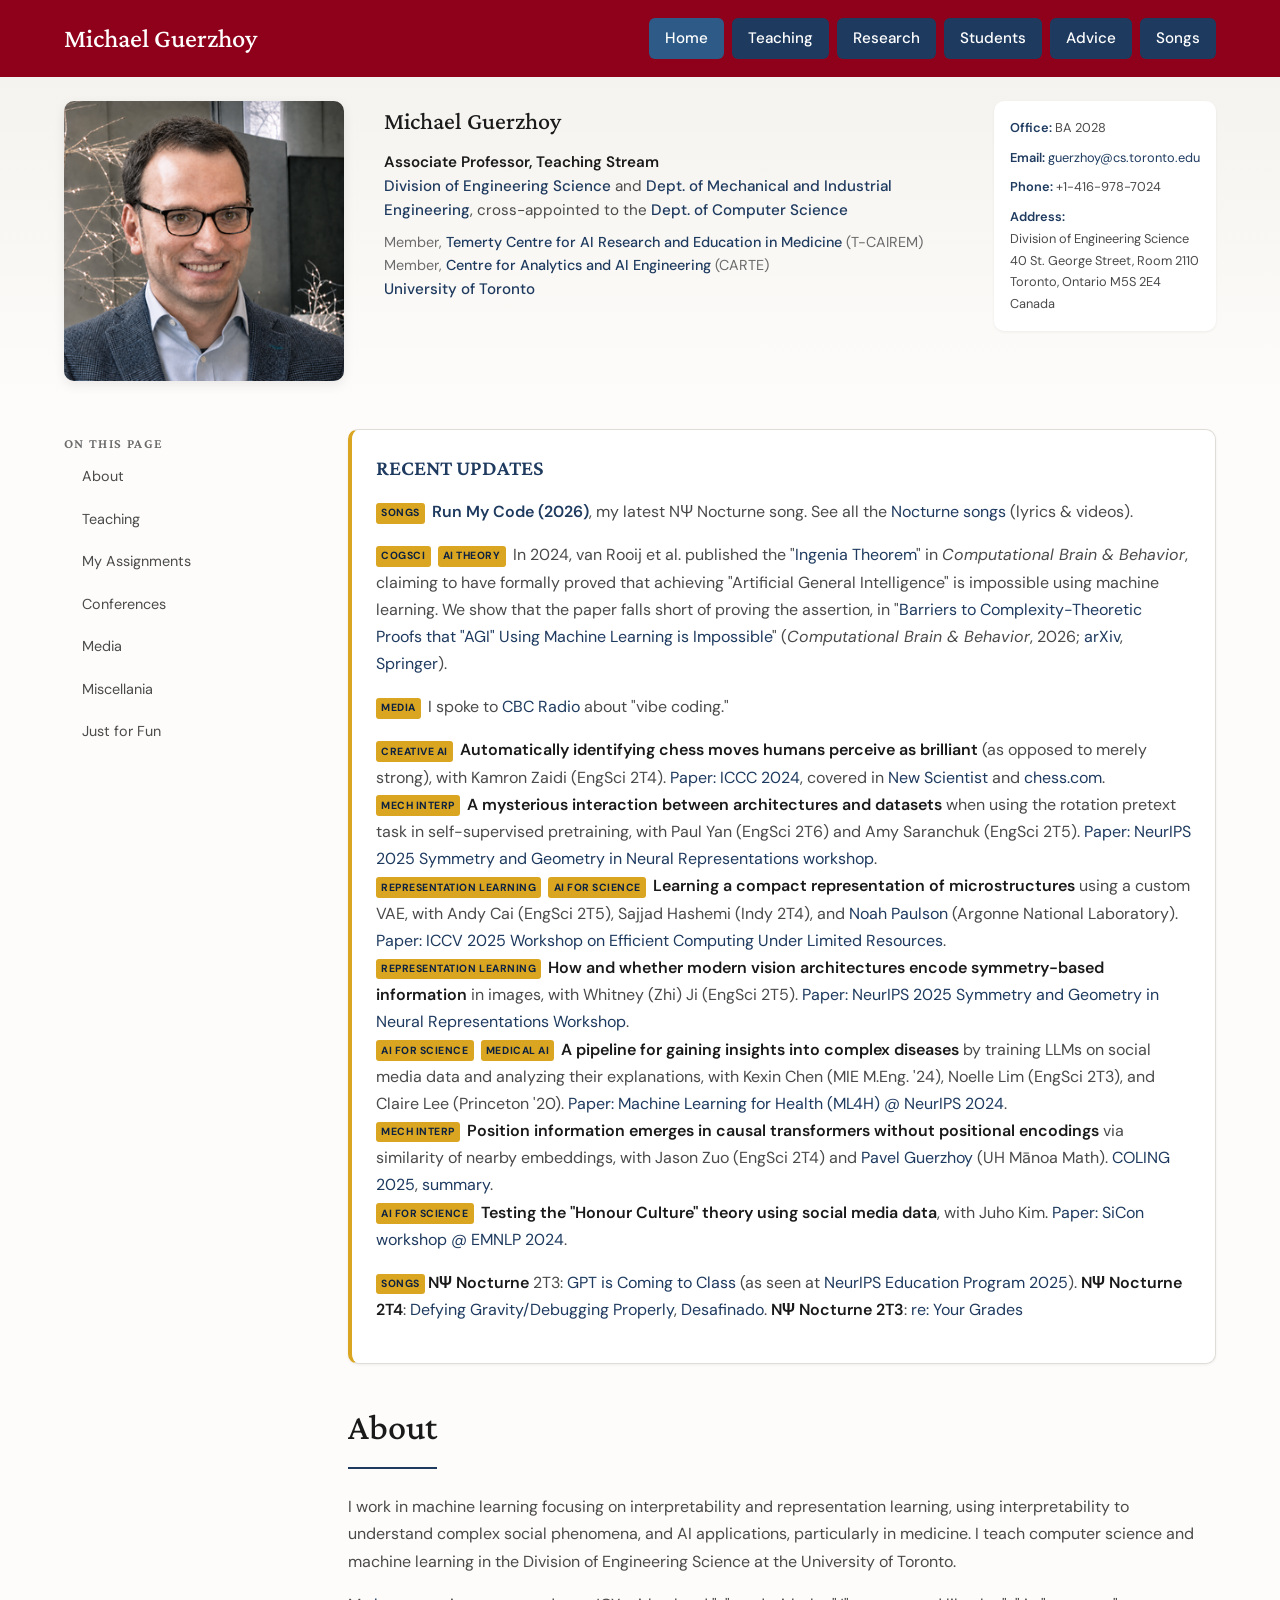
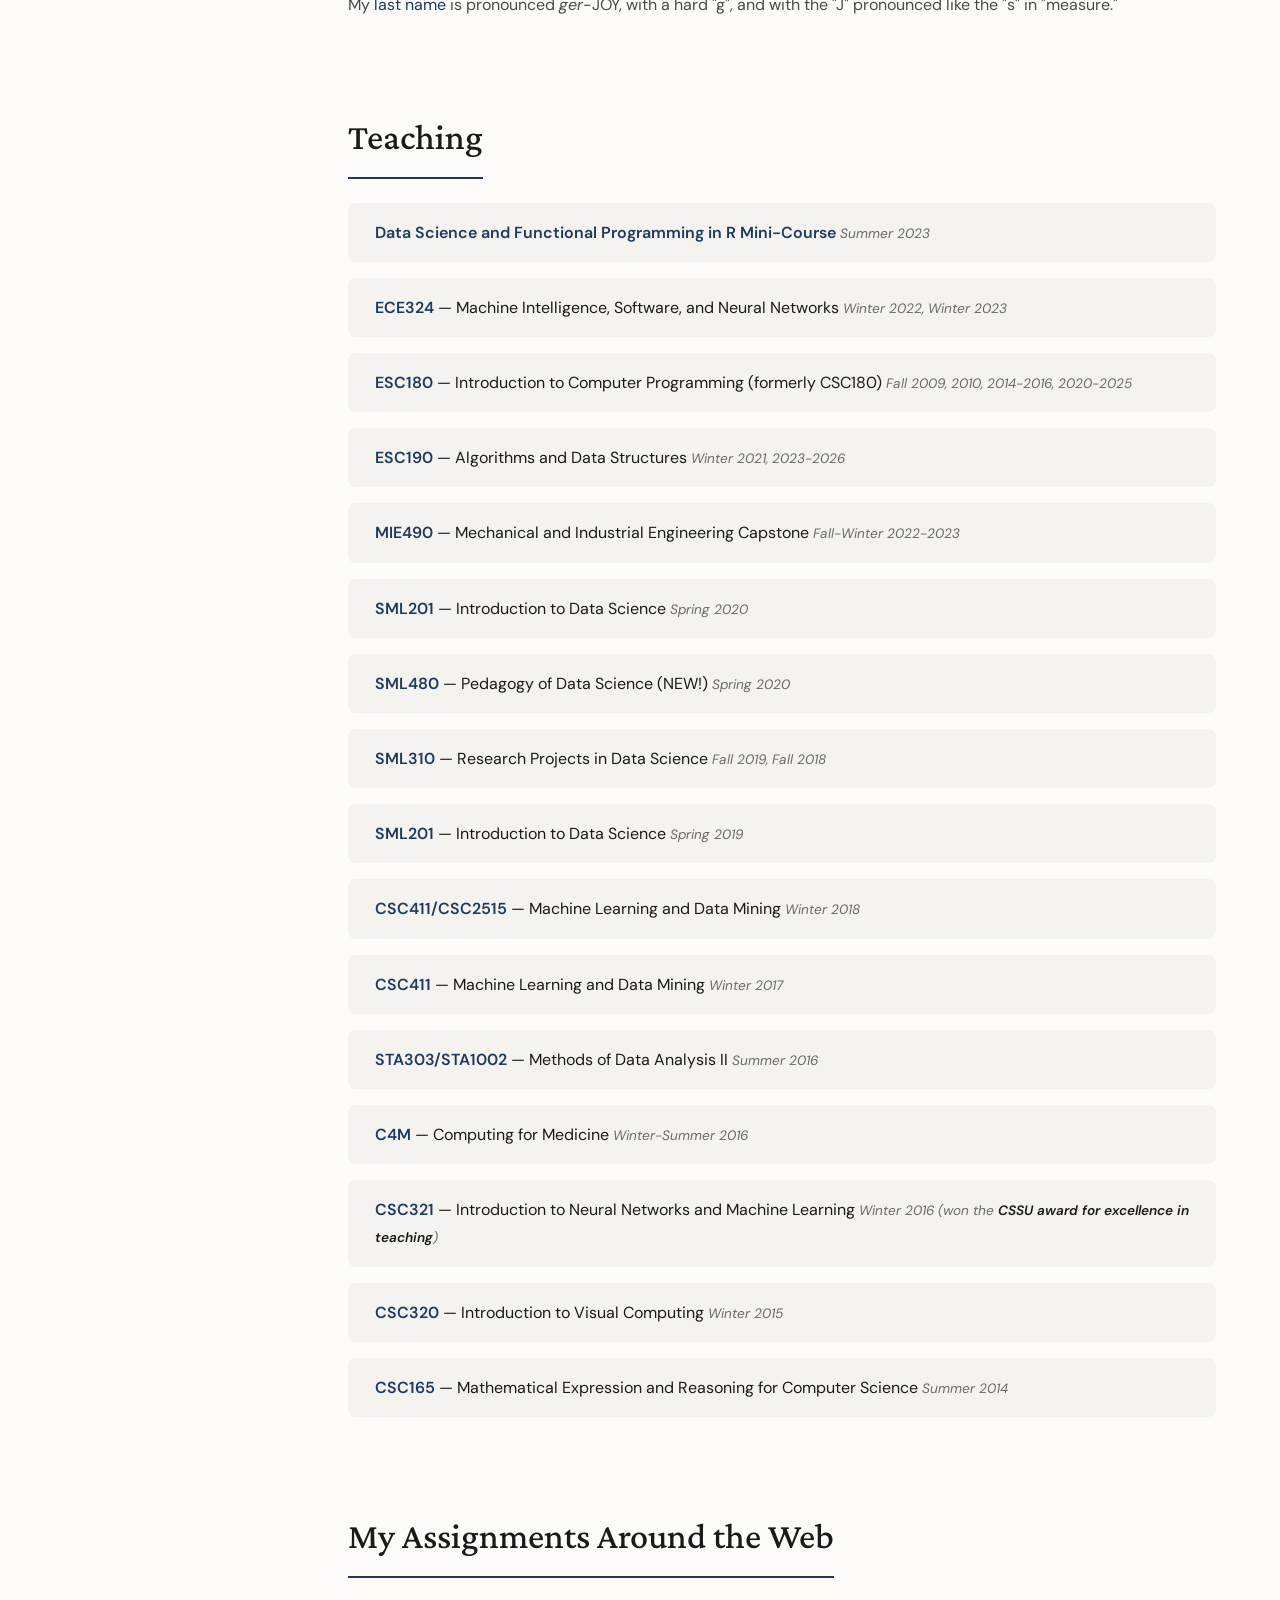
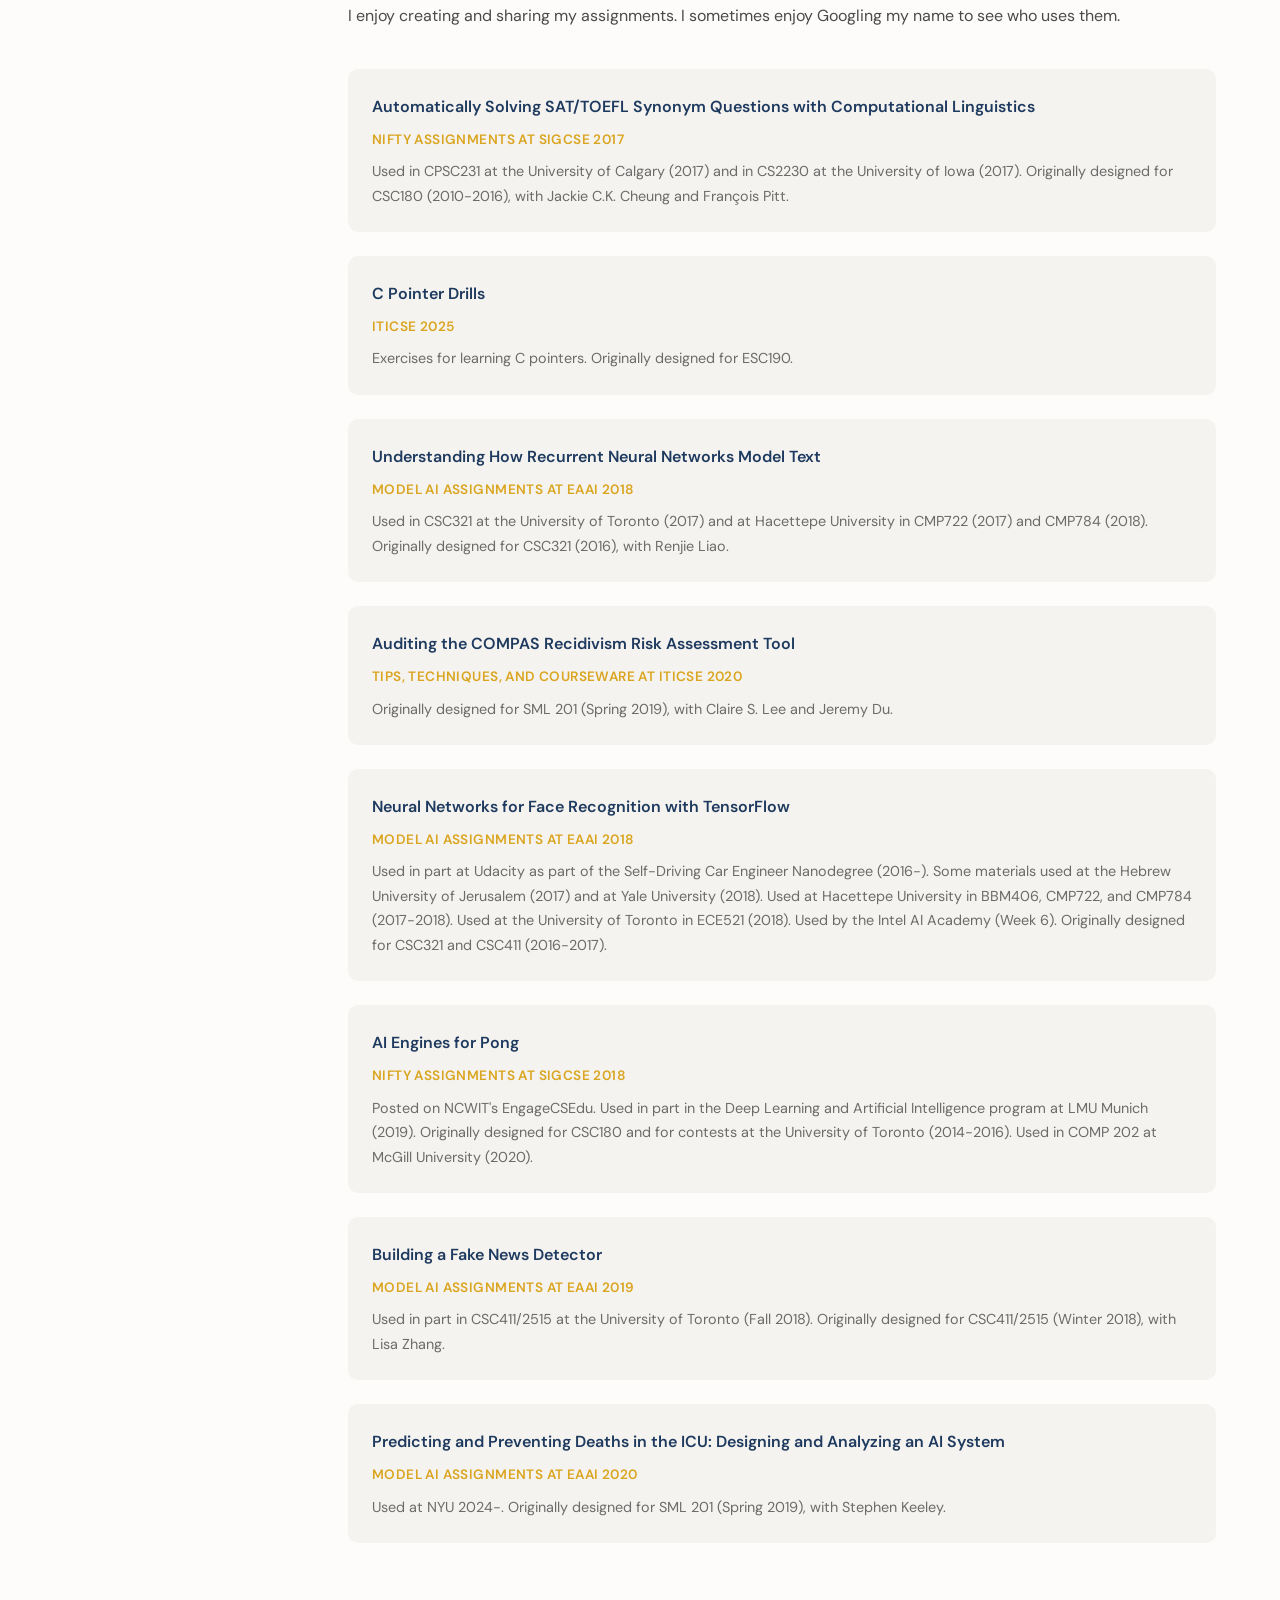
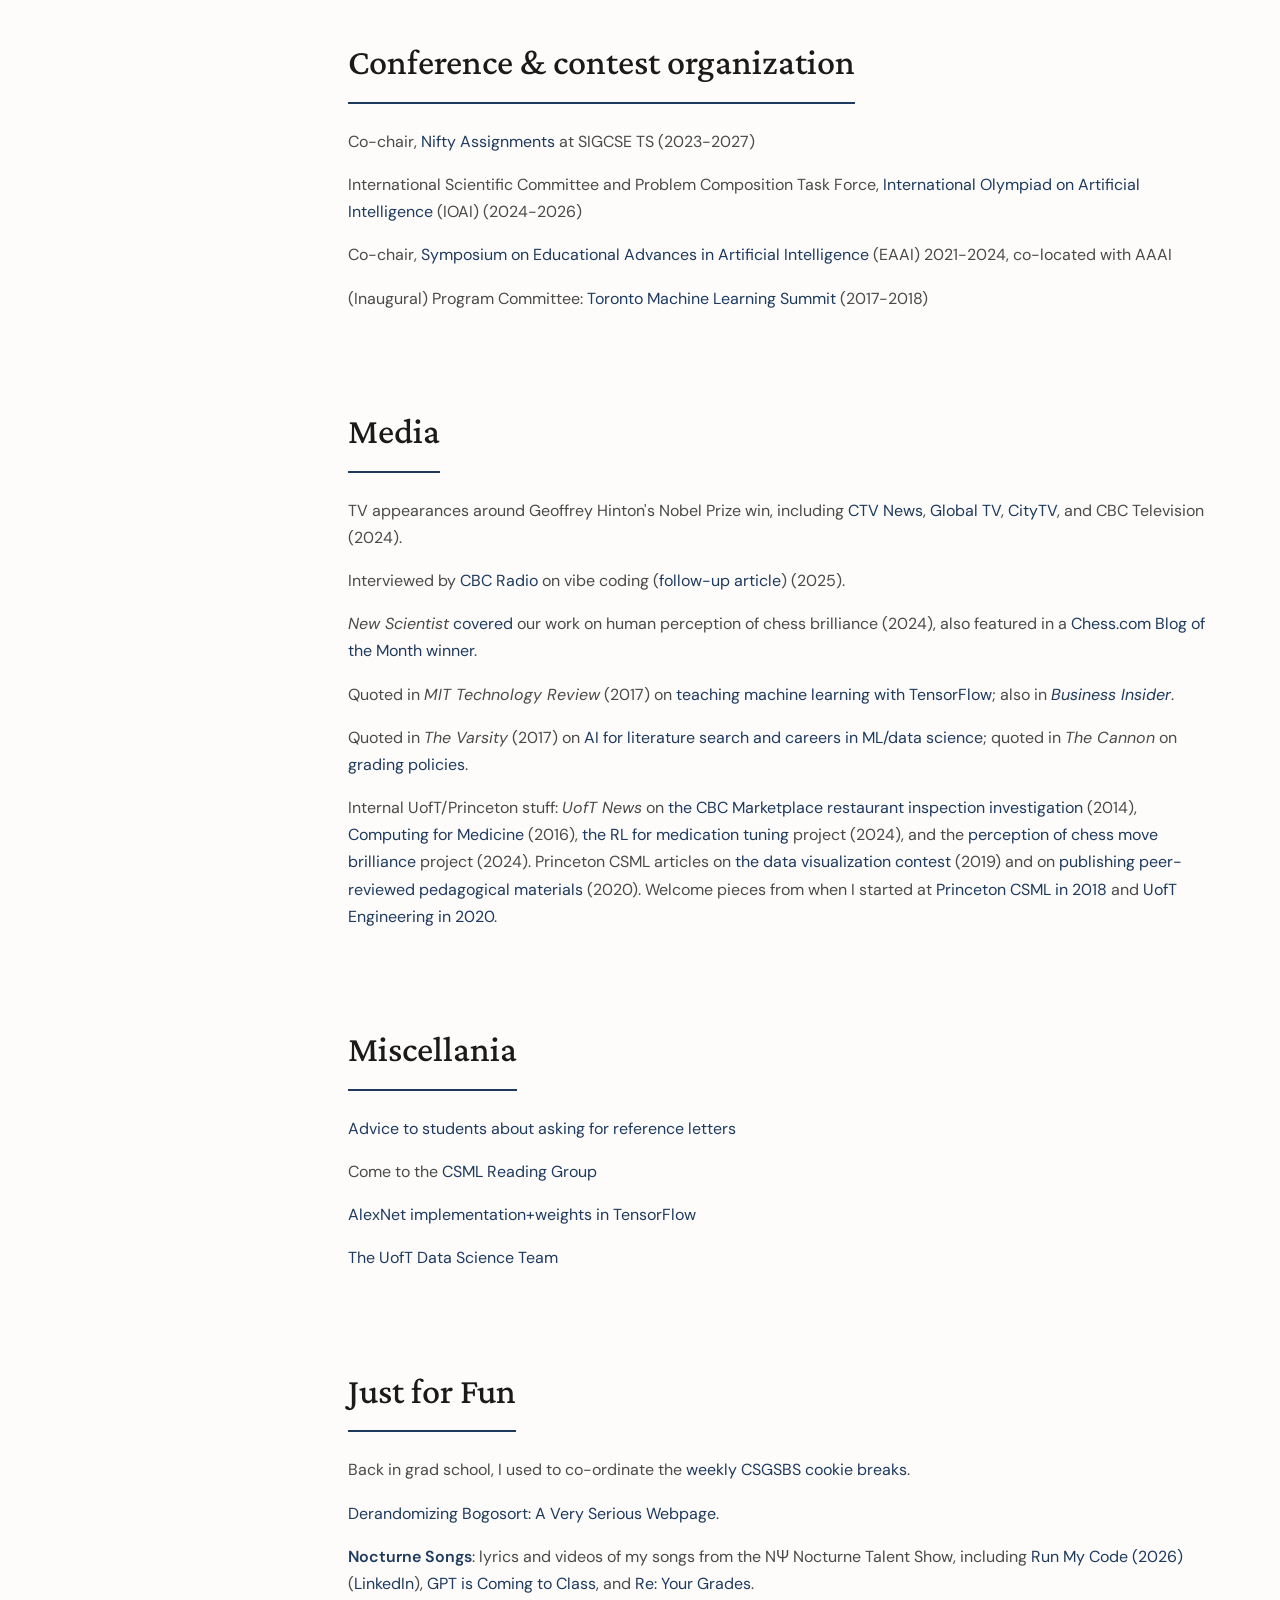
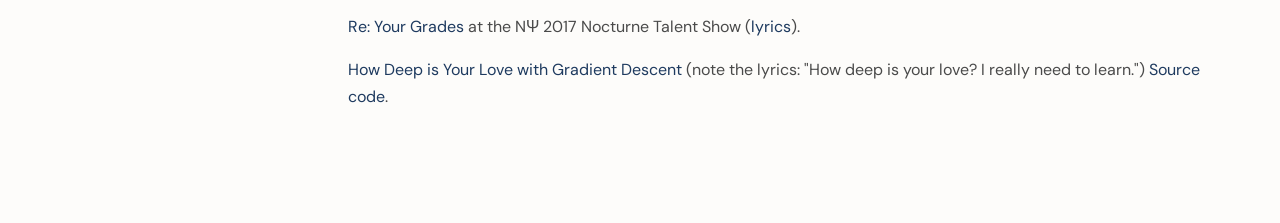
==== commit afde9012: "ESC190 is Winter 2021, 2023-2026 (confirmed by MG) Both pages said 2021-2026, which implied an unbro" ====
--- a/index.html
+++ b/index.html
@@ -137,7 +137,7 @@
                                     <li class="course-item">
                                         <a href="190" class="course-item__code">ESC190</a>
                                         <span class="course-item__name"> — Algorithms and Data Structures</span>
-                                        <span class="course-item__term">Winter 2021-2026</span>
+                                        <span class="course-item__term">Winter 2021, 2023-2026</span>
                                     </li>
                                     <li class="course-item">
                                         <span class="course-item__code">MIE490</span>
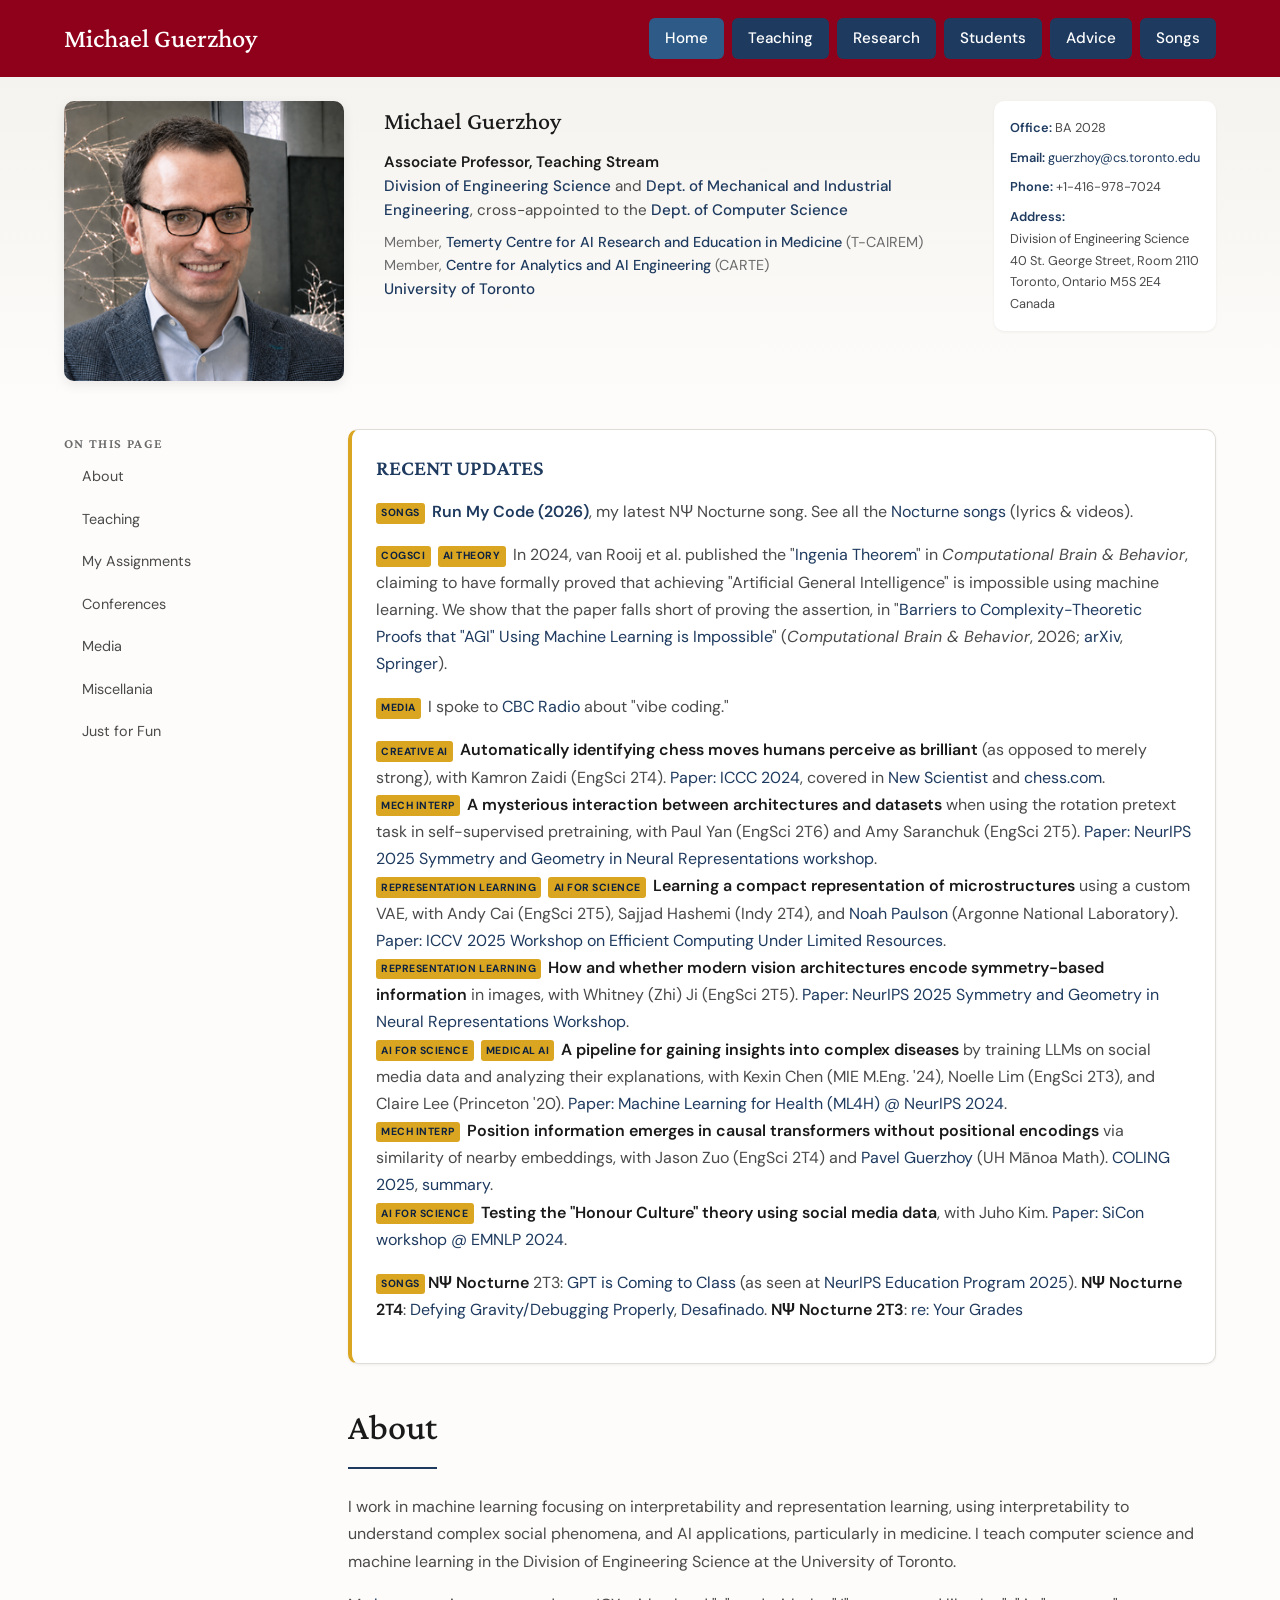
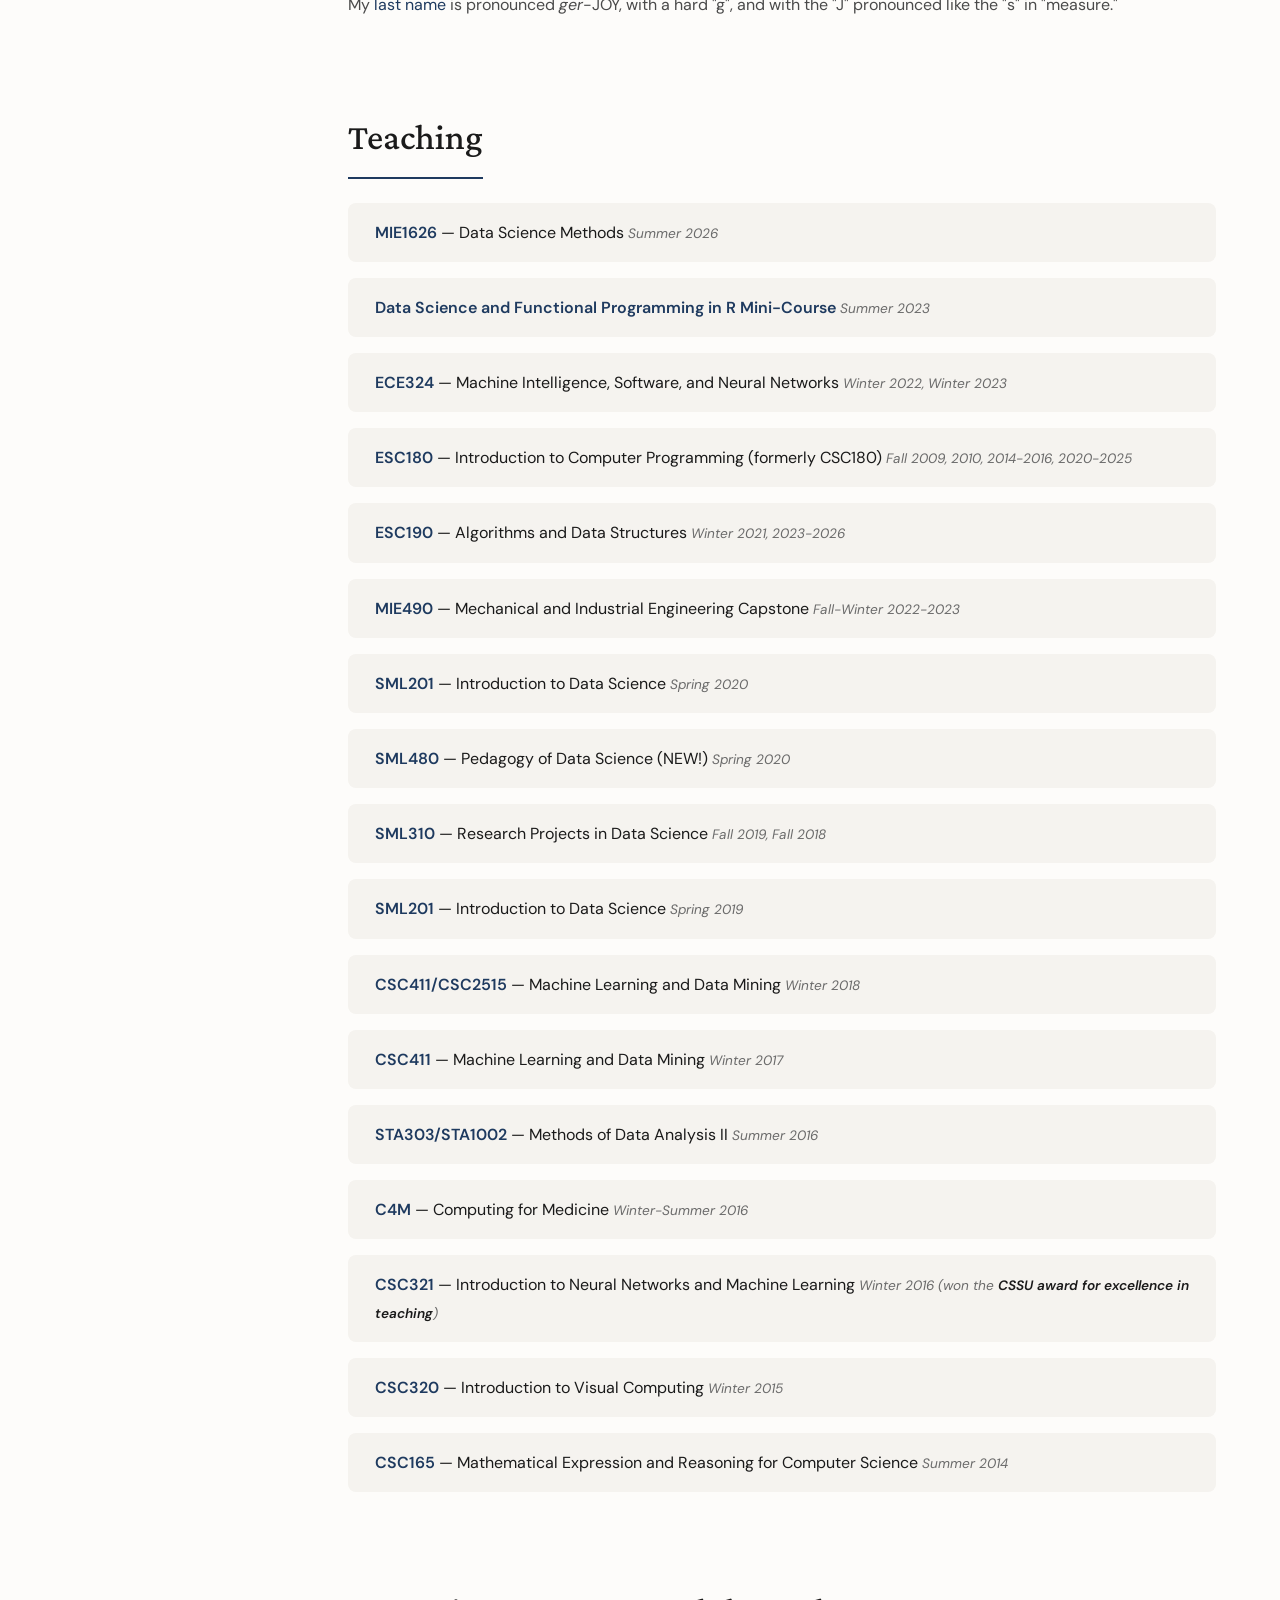
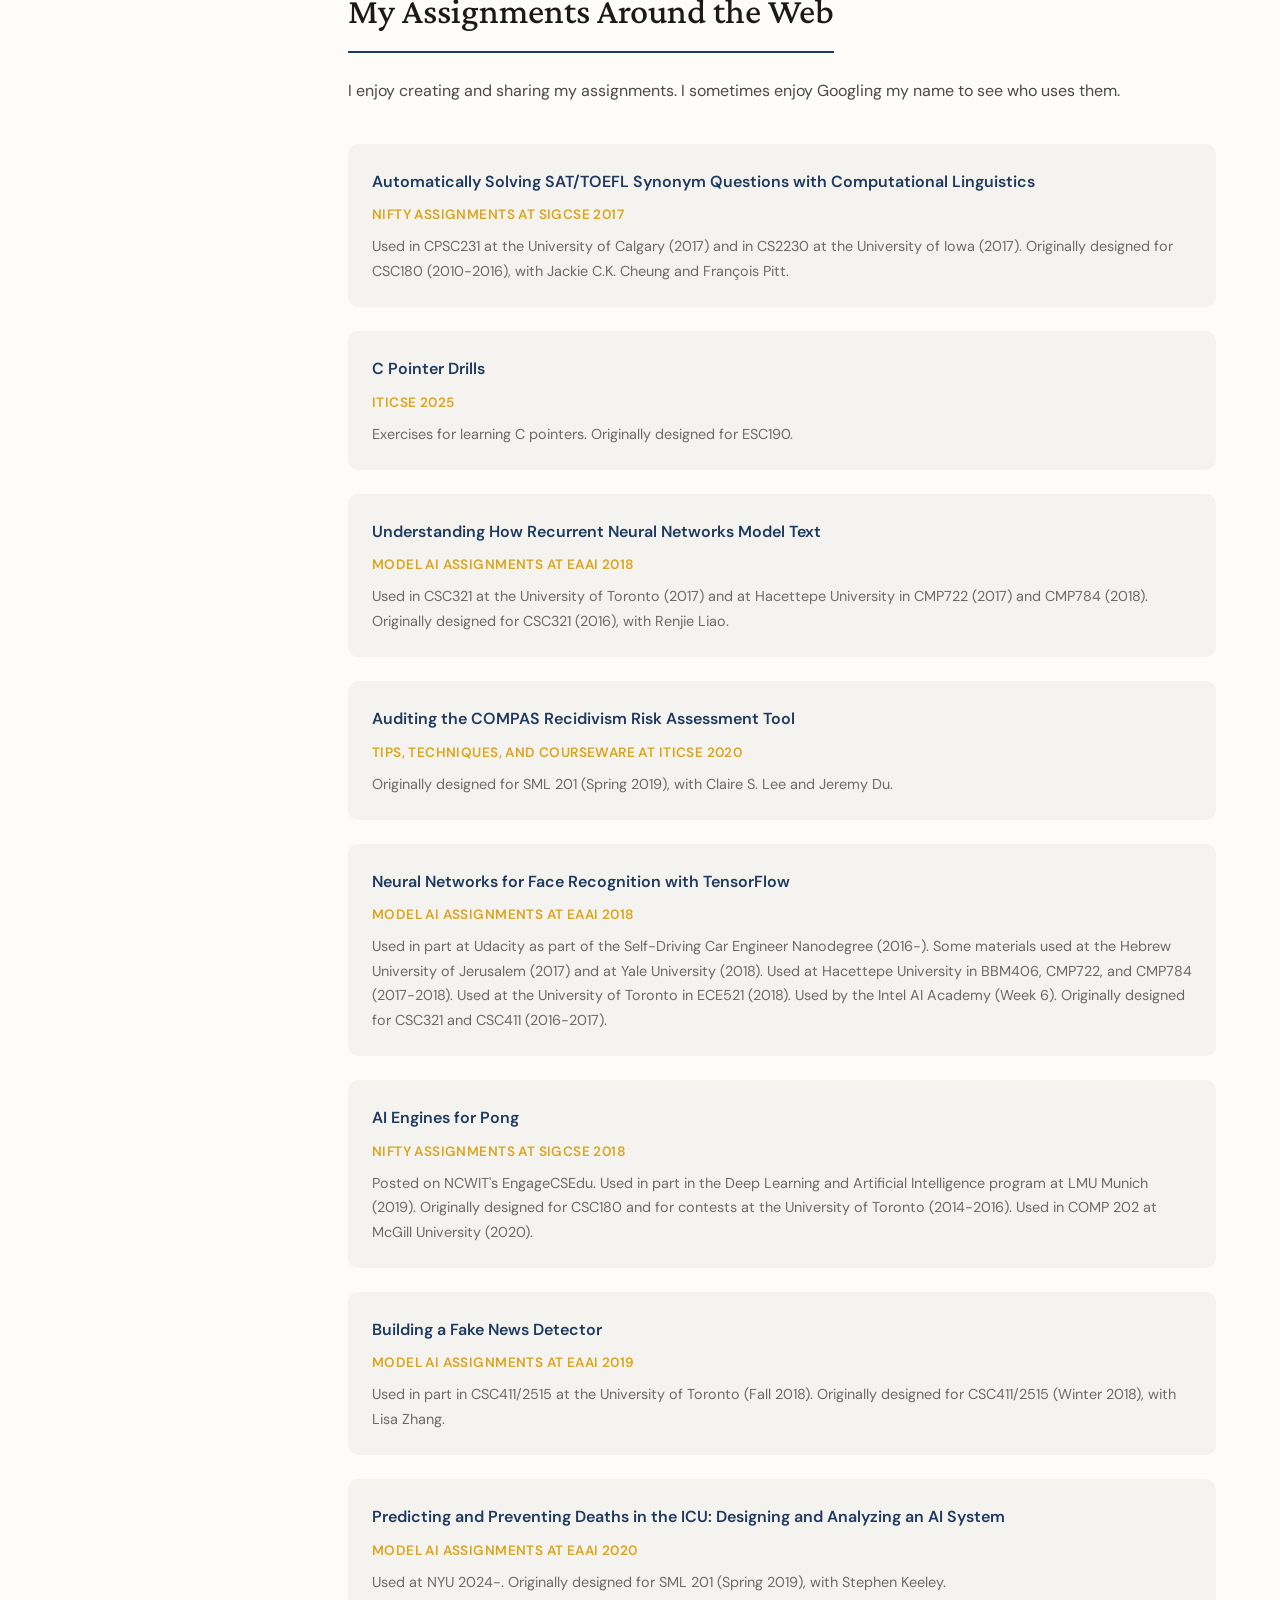
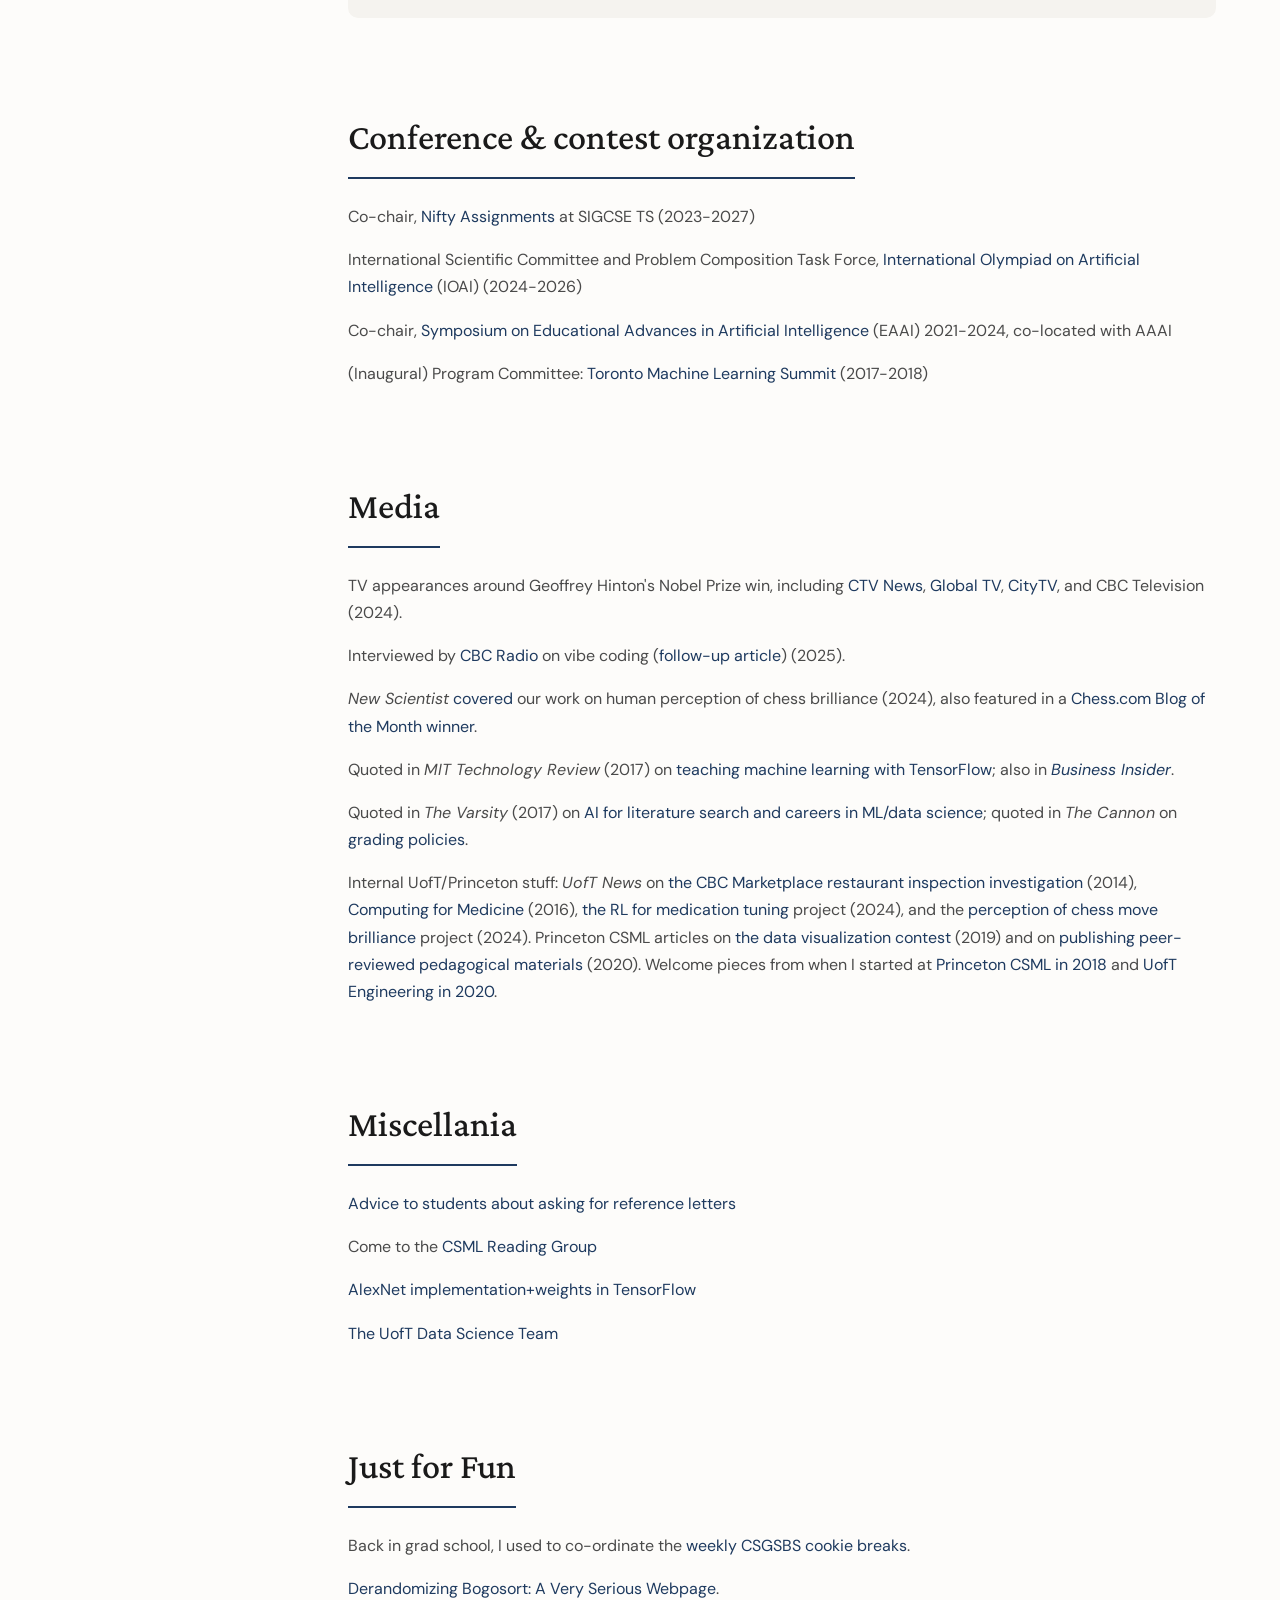
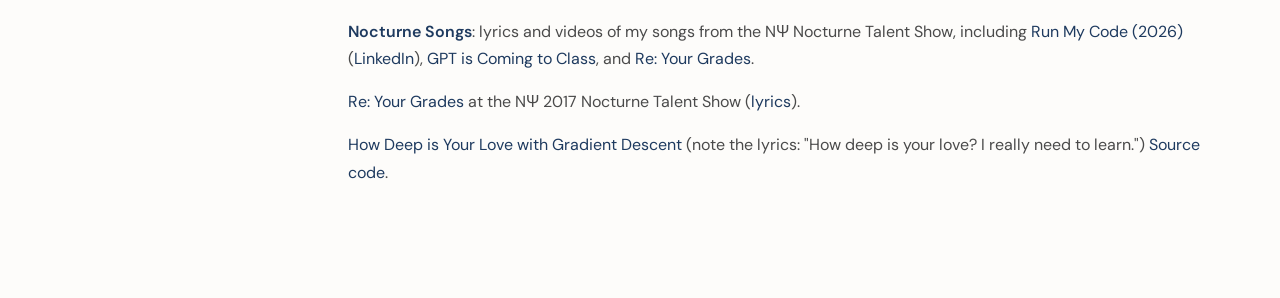
==== commit 8492ea37: "Add MIE1626 Summer 2026; restore the ESC180 link to 180f16 MG confirms the ESC180 entry should point" ====
--- a/index.html
+++ b/index.html
@@ -121,6 +121,11 @@
                                 <!--<h3 class="teaching-section__title">Recently Taught</h3>-->
                                 <ul class="course-list">
                                     <li class="course-item">
+                                        <a href="http://www.cs.toronto.edu/~guerzhoy/1626s26/" class="course-item__code">MIE1626</a>
+                                        <span class="course-item__name"> — Data Science Methods</span>
+                                        <span class="course-item__term">Summer 2026</span>
+                                    </li>
+                                    <li class="course-item">
                                         <a href="http://www.cs.toronto.edu/~guerzhoy/ds101" class="course-item__code">Data Science and Functional Programming in R Mini-Course</a>
                                         <span class="course-item__term">Summer 2023</span>
                                     </li>
